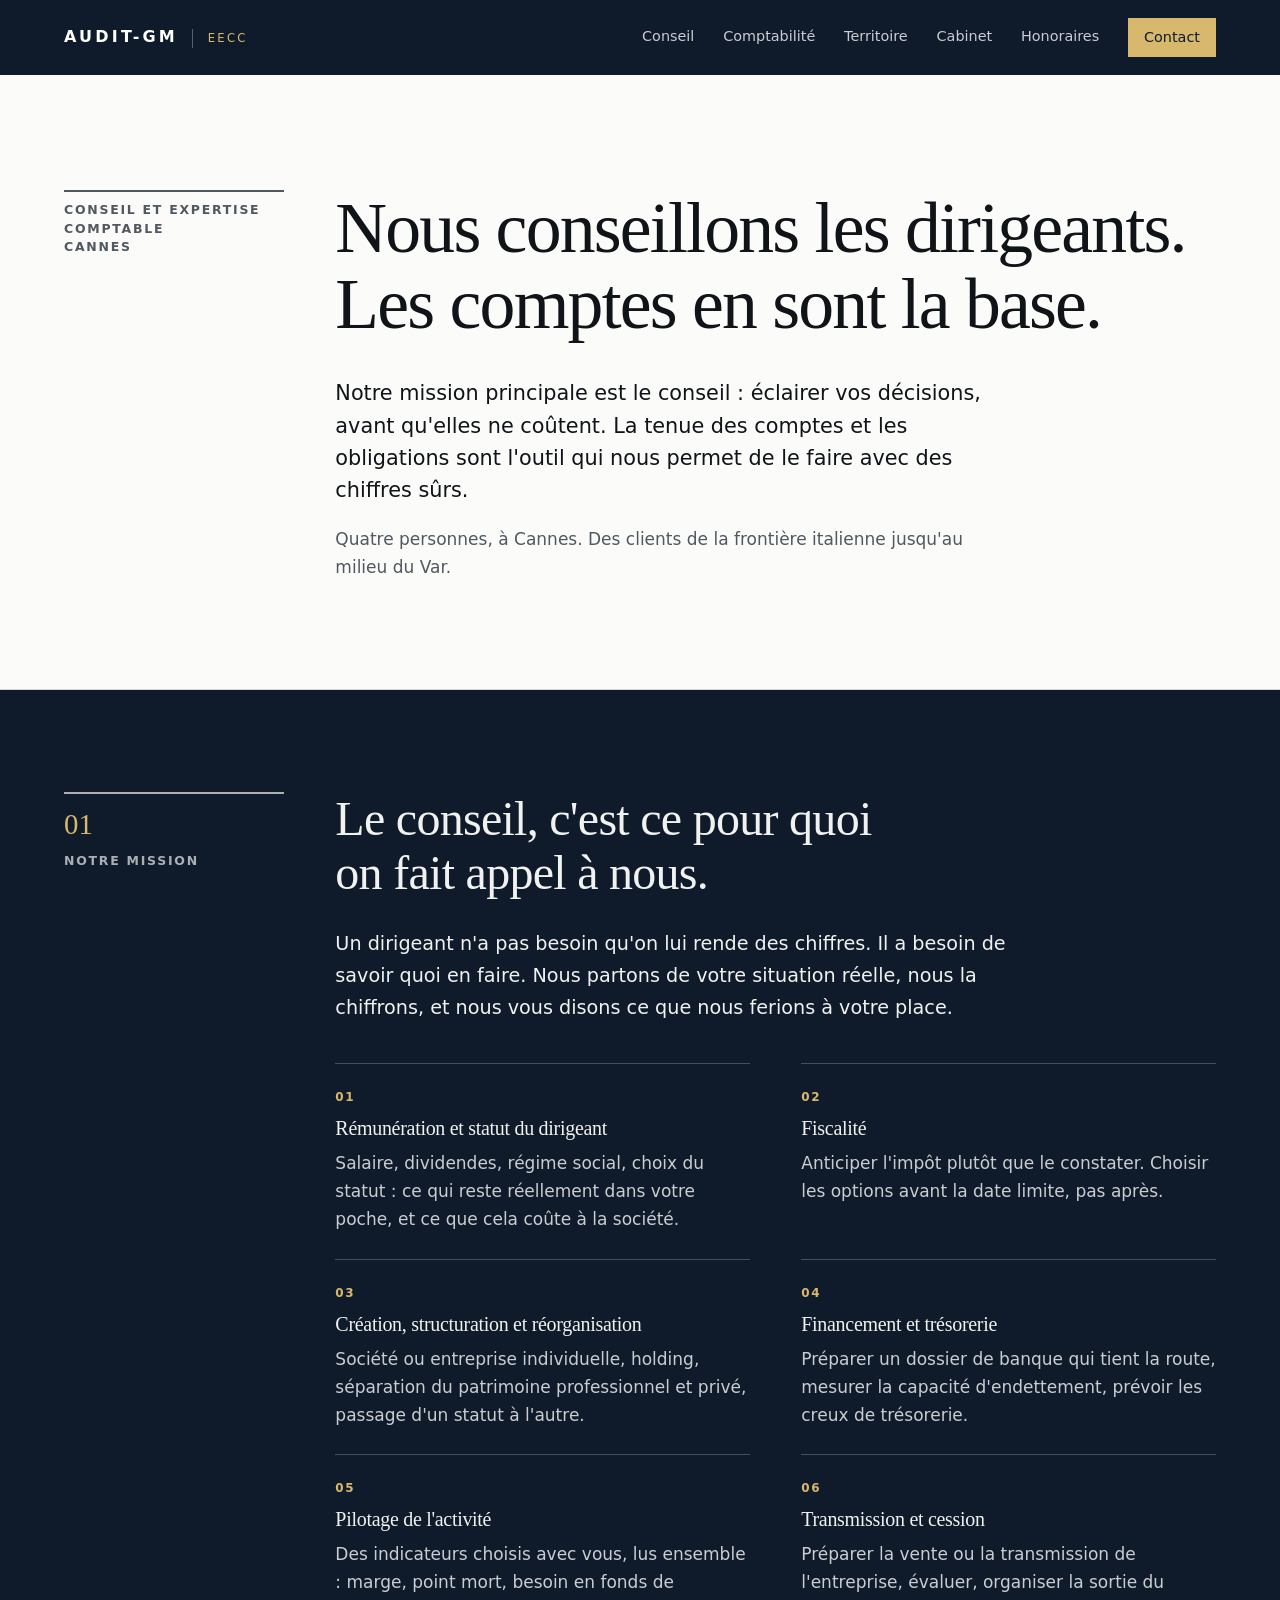
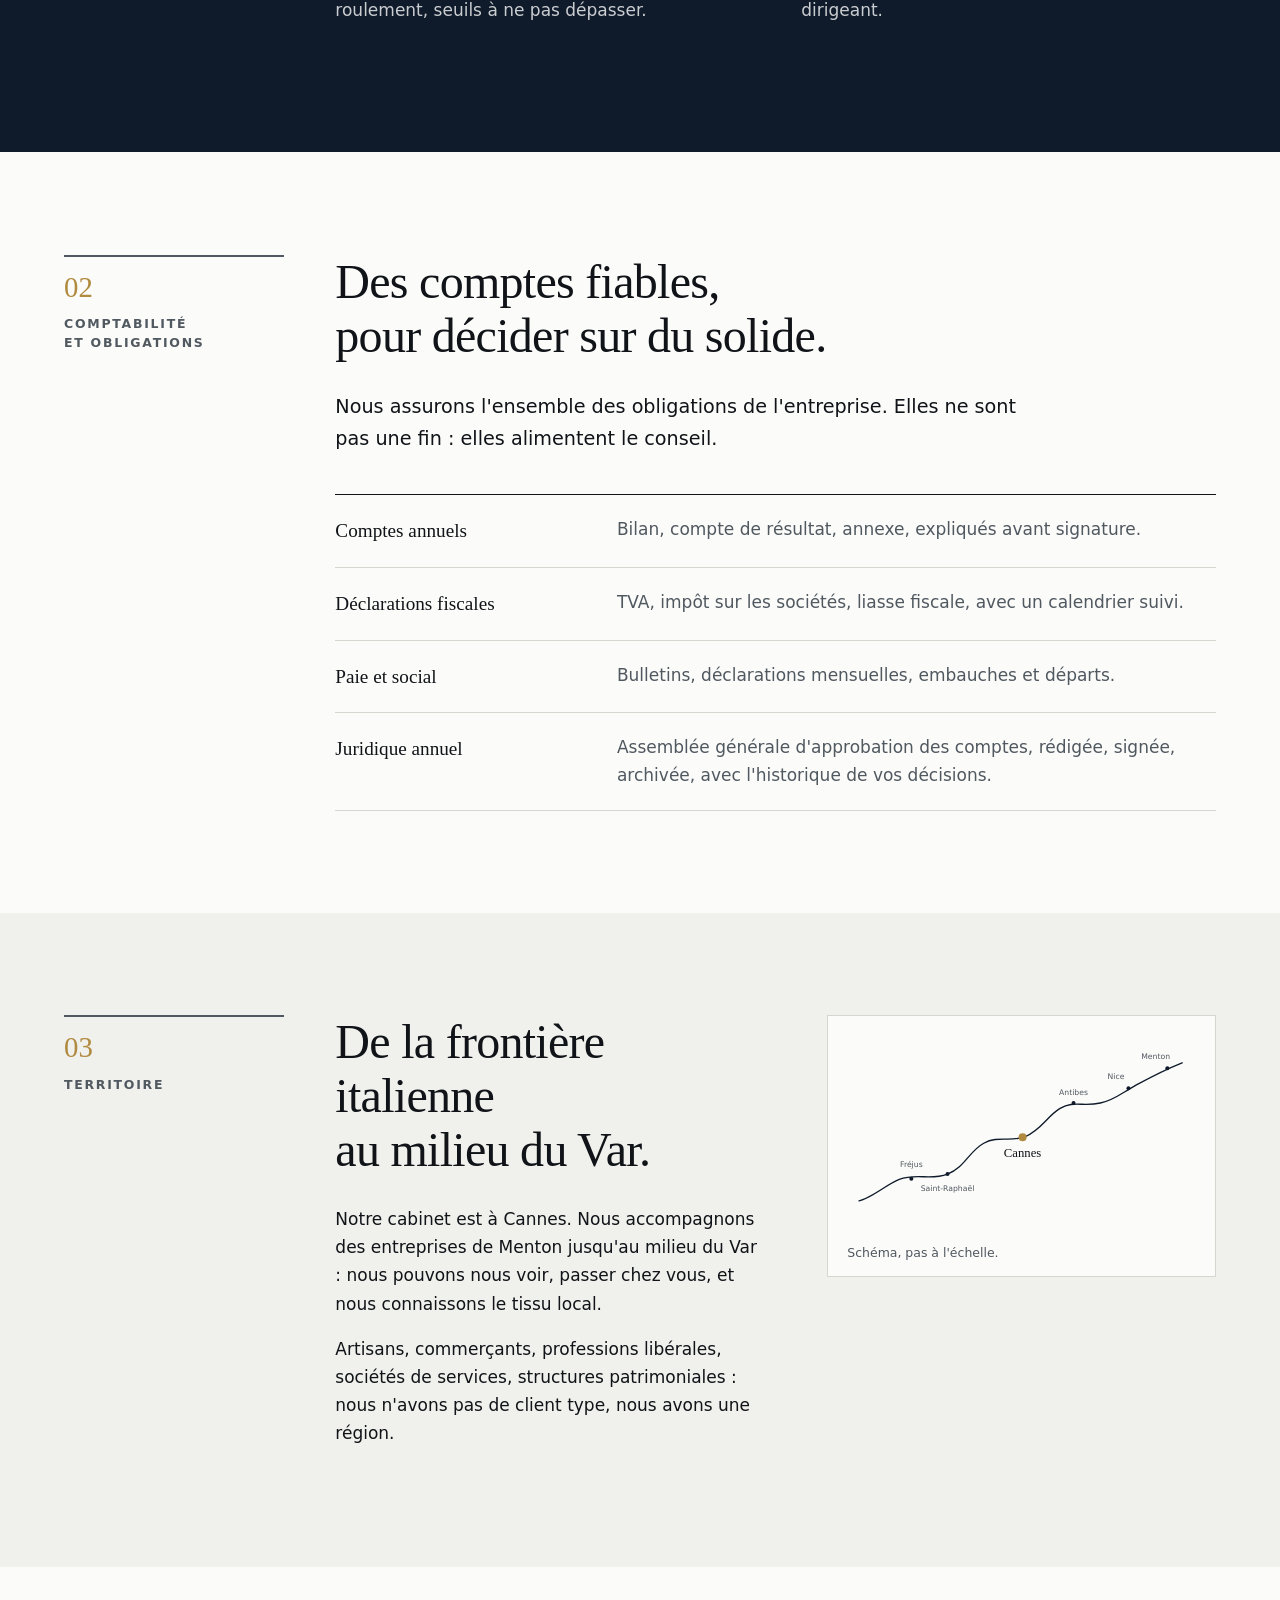
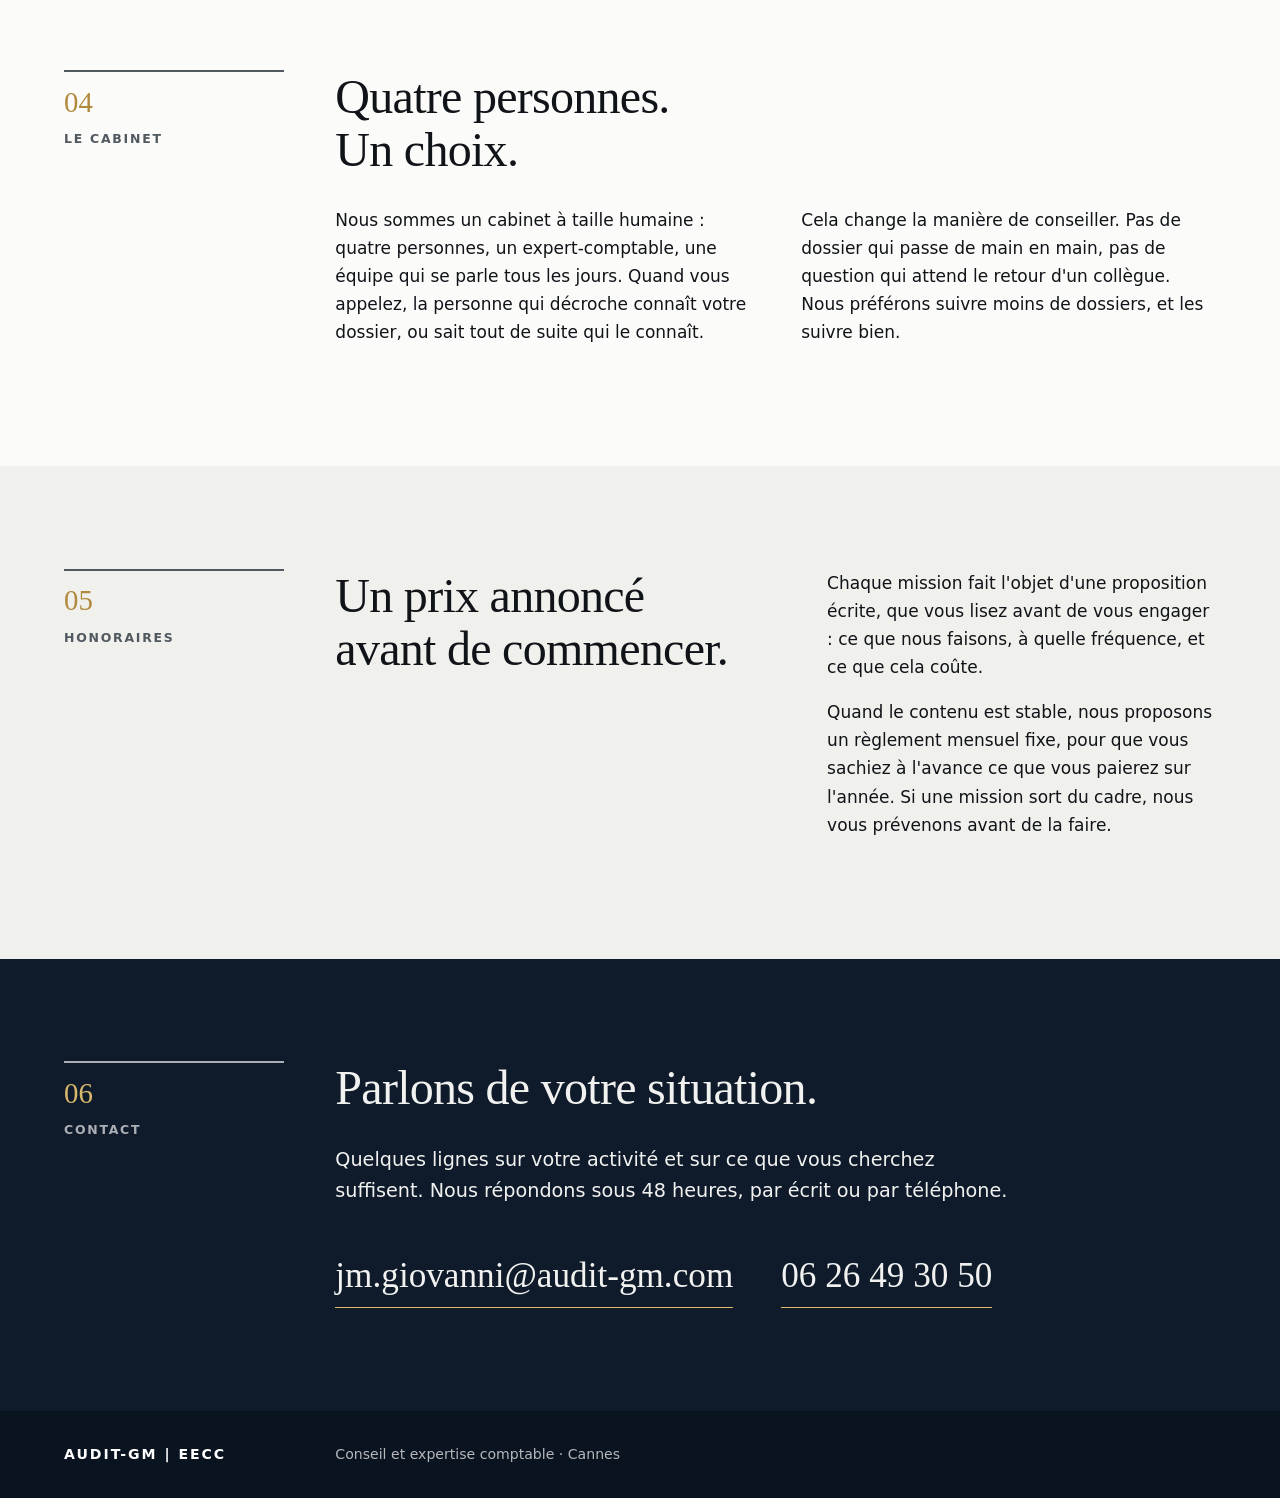
==== index.html @ fe89b444 "Refonte du site : conseil en premier, nouvelle mise en page" ====
<!doctype html>
<html lang="fr">
<head>
<meta charset="utf-8">
<meta name="viewport" content="width=device-width, initial-scale=1">
<title>AUDIT-GM | EECC — Conseil et expertise comptable à Cannes</title>
<meta name="description" content="Cabinet de conseil et d'expertise comptable à Cannes. Quatre personnes, au service des dirigeants de la frontière italienne au milieu du Var.">
<link rel="stylesheet" href="style.css">
</head>
<body>

<header class="bandeau">
  <a class="marque" href="#haut" aria-label="AUDIT-GM, retour en haut">AUDIT-GM<span>EECC</span></a>
  <nav aria-label="Navigation principale">
    <a href="#conseil">Conseil</a>
    <a href="#obligations">Comptabilité</a>
    <a href="#territoire">Territoire</a>
    <a href="#cabinet">Cabinet</a>
    <a href="#honoraires">Honoraires</a>
    <a class="contact-nav" href="#contact">Contact</a>
  </nav>
</header>

<main id="haut">

<section class="ouverture">
  <div class="grille">
    <p class="etiquette">Conseil et expertise comptable<br>Cannes</p>
    <div class="ouverture-corps">
      <h1>Nous conseillons les dirigeants.<br>Les comptes en sont la base.</h1>
      <p class="chapeau">Notre mission principale est le conseil : éclairer vos décisions, avant qu'elles ne coûtent. La tenue des comptes et les obligations sont l'outil qui nous permet de le faire avec des chiffres sûrs.</p>
      <p class="chapeau-2">Quatre personnes, à Cannes. Des clients de la frontière italienne jusqu'au milieu du Var.</p>
    </div>
  </div>
</section>

<section class="bloc fond-sombre" id="conseil">
  <div class="grille">
    <div class="etiquette"><span class="num">01</span>Notre mission</div>
    <div class="corps">
      <h2>Le conseil, c'est ce pour quoi<br>on fait appel à nous.</h2>
      <p class="intro">Un dirigeant n'a pas besoin qu'on lui rende des chiffres. Il a besoin de savoir quoi en faire. Nous partons de votre situation réelle, nous la chiffrons, et nous vous disons ce que nous ferions à votre place.</p>

      <ol class="liste-conseil">
        <li><h3>Rémunération et statut du dirigeant</h3><p>Salaire, dividendes, régime social, choix du statut : ce qui reste réellement dans votre poche, et ce que cela coûte à la société.</p></li>
        <li><h3>Fiscalité</h3><p>Anticiper l'impôt plutôt que le constater. Choisir les options avant la date limite, pas après.</p></li>
        <li><h3>Création, structuration et réorganisation</h3><p>Société ou entreprise individuelle, holding, séparation du patrimoine professionnel et privé, passage d'un statut à l'autre.</p></li>
        <li><h3>Financement et trésorerie</h3><p>Préparer un dossier de banque qui tient la route, mesurer la capacité d'endettement, prévoir les creux de trésorerie.</p></li>
        <li><h3>Pilotage de l'activité</h3><p>Des indicateurs choisis avec vous, lus ensemble : marge, point mort, besoin en fonds de roulement, seuils à ne pas dépasser.</p></li>
        <li><h3>Transmission et cession</h3><p>Préparer la vente ou la transmission de l'entreprise, évaluer, organiser la sortie du dirigeant.</p></li>
      </ol>
    </div>
  </div>
</section>

<section class="bloc" id="obligations">
  <div class="grille">
    <div class="etiquette"><span class="num">02</span>Comptabilité<br>et obligations</div>
    <div class="corps">
      <h2>Des comptes fiables,<br>pour décider sur du solide.</h2>
      <p class="intro">Nous assurons l'ensemble des obligations de l'entreprise. Elles ne sont pas une fin : elles alimentent le conseil.</p>
      <dl class="definitions">
        <div><dt>Comptes annuels</dt><dd>Bilan, compte de résultat, annexe, expliqués avant signature.</dd></div>
        <div><dt>Déclarations fiscales</dt><dd>TVA, impôt sur les sociétés, liasse fiscale, avec un calendrier suivi.</dd></div>
        <div><dt>Paie et social</dt><dd>Bulletins, déclarations mensuelles, embauches et départs.</dd></div>
        <div><dt>Juridique annuel</dt><dd>Assemblée générale d'approbation des comptes, rédigée, signée, archivée, avec l'historique de vos décisions.</dd></div>
      </dl>
    </div>
  </div>
</section>

<section class="bloc fond-gris" id="territoire">
  <div class="grille">
    <div class="etiquette"><span class="num">03</span>Territoire</div>
    <div class="corps deux">
      <div>
        <h2>De la frontière italienne<br>au milieu du Var.</h2>
        <p>Notre cabinet est à Cannes. Nous accompagnons des entreprises de Menton jusqu'au milieu du Var : nous pouvons nous voir, passer chez vous, et nous connaissons le tissu local.</p>
        <p>Artisans, commerçants, professions libérales, sociétés de services, structures patrimoniales : nous n'avons pas de client type, nous avons une région.</p>
      </div>
      <figure class="cote-figure">
        <svg viewBox="0 0 520 300" role="img" aria-labelledby="titre-carte desc-carte">
          <title id="titre-carte">Le littoral entre Menton et le milieu du Var</title>
          <desc id="desc-carte">Schéma du littoral avec Menton à l'est, puis Nice, Antibes, Cannes, Saint-Raphaël et Fréjus à l'ouest. Cannes est marquée.</desc>
          <path class="trait" d="M500 40 C 470 52, 452 62, 430 74 C 410 85, 398 96, 378 100 C 352 106, 338 96, 318 108 C 298 120, 290 140, 266 150 C 244 159, 226 148, 204 160 C 182 172, 176 196, 150 206 C 124 216, 104 204, 78 214 C 58 222, 40 240, 18 246"/>
          <g class="villes">
            <circle cx="478" cy="48" r="3"/><text x="482" y="34" text-anchor="end">Menton</text>
            <circle cx="420" cy="78" r="3"/><text x="414" y="64" text-anchor="end">Nice</text>
            <circle cx="338" cy="100" r="3"/><text x="338" y="88" text-anchor="middle">Antibes</text>
            <circle cx="262" cy="151" r="6" class="cannes"/><text x="262" y="180" text-anchor="middle" class="cannes-nom">Cannes</text>
            <circle cx="150" cy="206" r="3"/><text x="150" y="231" text-anchor="middle">Saint-Raphaël</text>
            <circle cx="96" cy="213" r="3"/><text x="96" y="196" text-anchor="middle">Fréjus</text>
          </g>
        </svg>
        <figcaption>Schéma, pas à l'échelle.</figcaption>
      </figure>
    </div>
  </div>
</section>

<section class="bloc" id="cabinet">
  <div class="grille">
    <div class="etiquette"><span class="num">04</span>Le cabinet</div>
    <div class="corps">
      <h2>Quatre personnes.<br>Un choix.</h2>
      <div class="deux-colonnes-texte">
        <p>Nous sommes un cabinet à taille humaine : quatre personnes, un expert-comptable, une équipe qui se parle tous les jours. Quand vous appelez, la personne qui décroche connaît votre dossier, ou sait tout de suite qui le connaît.</p>
        <p>Cela change la manière de conseiller. Pas de dossier qui passe de main en main, pas de question qui attend le retour d'un collègue. Nous préférons suivre moins de dossiers, et les suivre bien.</p>
      </div>
    </div>
  </div>
</section>

<section class="bloc fond-gris" id="honoraires">
  <div class="grille">
    <div class="etiquette"><span class="num">05</span>Honoraires</div>
    <div class="corps deux">
      <div>
        <h2>Un prix annoncé<br>avant de commencer.</h2>
      </div>
      <div>
        <p>Chaque mission fait l'objet d'une proposition écrite, que vous lisez avant de vous engager : ce que nous faisons, à quelle fréquence, et ce que cela coûte.</p>
        <p>Quand le contenu est stable, nous proposons un règlement mensuel fixe, pour que vous sachiez à l'avance ce que vous paierez sur l'année. Si une mission sort du cadre, nous vous prévenons avant de la faire.</p>
      </div>
    </div>
  </div>
</section>

<section class="bloc fond-sombre" id="contact">
  <div class="grille">
    <div class="etiquette"><span class="num">06</span>Contact</div>
    <div class="corps">
      <h2>Parlons de votre situation.</h2>
      <p class="intro">Quelques lignes sur votre activité et sur ce que vous cherchez suffisent. Nous répondons sous 48 heures, par écrit ou par téléphone.</p>
      <div class="contact-liens">
        <a href="mailto:jm.giovanni@audit-gm.com">jm.giovanni@audit-gm.com</a>
        <a href="tel:+33626493050">06 26 49 30 50</a>
      </div>
    </div>
  </div>
</section>

</main>

<footer class="pied">
  <div class="grille">
    <p><strong>AUDIT-GM | EECC</strong></p>
    <p>Conseil et expertise comptable · Cannes</p>
  </div>
</footer>

</body>
</html>
---- style.css ----
@import url('fonts-local.css');

:root{
  --blanc:#fbfbf9;
  --gris:#f0f0ec;
  --encre:#101418;
  --encre-douce:#505860;
  --nuit:#0f1b2b;
  --laiton:#b08a3e;
  --laiton-clair:#d8b86c;
  --filet:#d5d6d0;
  --serif:'Newsreader', Georgia, 'Times New Roman', serif;
  --sans:'Instrument Sans', system-ui, -apple-system, 'Segoe UI', sans-serif;
  --marge:clamp(1.25rem, 5vw, 4.5rem);
}
*{box-sizing:border-box}
html{scroll-behavior:smooth;-webkit-text-size-adjust:100%}
body{margin:0;background:var(--blanc);color:var(--encre);font-family:var(--sans);font-size:1.0625rem;line-height:1.65}
a{color:inherit}
p{margin:0 0 1.1rem;max-width:60ch}
:focus-visible{outline:2px solid var(--laiton);outline-offset:3px}
@media (prefers-reduced-motion:reduce){html{scroll-behavior:auto}}

/* bandeau */
.bandeau{display:flex;justify-content:space-between;align-items:center;gap:2rem;padding:1.1rem var(--marge);background:var(--nuit);color:#fff;position:sticky;top:0;z-index:5}
.marque{text-decoration:none;font-family:var(--sans);font-weight:600;letter-spacing:.2em;font-size:1rem;display:flex;align-items:baseline;gap:.9rem}
.marque span{font-weight:400;letter-spacing:.2em;font-size:.72rem;color:var(--laiton-clair);border-left:1px solid rgba(255,255,255,.3);padding-left:.9rem}
.bandeau nav{display:flex;gap:1.8rem;align-items:center;font-size:.9rem}
.bandeau nav a{text-decoration:none;color:rgba(255,255,255,.78);padding:.2rem 0;border-bottom:1px solid transparent}
.bandeau nav a:hover{color:#fff;border-bottom-color:var(--laiton-clair)}
.bandeau nav .contact-nav{color:var(--nuit);background:var(--laiton-clair);padding:.5rem 1rem;border-bottom:none}
.bandeau nav .contact-nav:hover{background:#fff;color:var(--nuit)}

/* grille de rapport : colonne d'étiquette + corps */
.grille{display:grid;grid-template-columns:minmax(9rem,1fr) minmax(0,4fr);gap:clamp(1.5rem,4vw,4rem);max-width:84rem;margin:0 auto}
.etiquette{font-size:.78rem;letter-spacing:.14em;text-transform:uppercase;font-weight:600;color:var(--encre-douce);line-height:1.5;padding-top:.55rem;border-top:2px solid currentColor;align-self:start}
.num{display:block;font-family:var(--serif);font-size:1.8rem;letter-spacing:0;font-weight:400;margin-bottom:.4rem;color:var(--laiton)}
.fond-sombre{background:var(--nuit);color:#f1f2f0}
.fond-sombre .etiquette{color:rgba(255,255,255,.65)}
.fond-sombre .num{color:var(--laiton-clair)}
.fond-gris{background:var(--gris)}
.bloc{padding:clamp(3.5rem,8vw,7rem) var(--marge)}

h1,h2,h3{font-family:var(--serif);font-weight:500;margin:0;letter-spacing:-.015em}
h2{font-size:clamp(1.9rem,3.8vw,3rem);line-height:1.12;margin-bottom:1.8rem}
h3{font-size:1.25rem;line-height:1.25;margin-bottom:.5rem}
.intro{font-size:1.2rem;max-width:56ch;margin-bottom:2.5rem}

/* ouverture */
.ouverture{padding:clamp(3.5rem,9vw,8rem) var(--marge) clamp(3rem,7vw,6rem);border-bottom:1px solid var(--filet)}
h1{font-size:clamp(2.2rem,5.6vw,4.6rem);line-height:1.06;font-weight:500;margin-bottom:2.2rem;letter-spacing:-.025em}
.chapeau{font-size:1.3rem;line-height:1.55;max-width:50ch;margin-bottom:1.2rem}
.chapeau-2{color:var(--encre-douce)}

/* liste du conseil */
.liste-conseil{list-style:none;margin:0;padding:0;counter-reset:c;display:grid;grid-template-columns:repeat(2,minmax(0,1fr));gap:0 clamp(1.5rem,4vw,4rem)}
.liste-conseil li{counter-increment:c;padding:1.5rem 0 1.6rem;border-top:1px solid rgba(255,255,255,.22);position:relative}
.liste-conseil li::before{content:counter(c,decimal-leading-zero);font-size:.75rem;letter-spacing:.14em;color:var(--laiton-clair);font-weight:600;display:block;margin-bottom:.5rem}
.liste-conseil p{color:rgba(255,255,255,.78);margin:0}

/* définitions */
.definitions{margin:0;border-top:1px solid var(--encre)}
.definitions>div{display:grid;grid-template-columns:minmax(10rem,1fr) minmax(0,2.4fr);gap:2rem;padding:1.25rem 0;border-bottom:1px solid var(--filet)}
.definitions dt{font-family:var(--serif);font-size:1.2rem;font-weight:500}
.definitions dd{margin:0;color:var(--encre-douce)}

/* deux colonnes */
.corps.deux{display:grid;grid-template-columns:minmax(0,1.1fr) minmax(0,1fr);gap:clamp(1.5rem,5vw,5rem);align-items:start}
.deux-colonnes-texte{display:grid;grid-template-columns:1fr 1fr;gap:clamp(1.5rem,4vw,4rem)}
.deux-colonnes-texte p{max-width:none}

/* carte */
.cote-figure{margin:0;background:var(--blanc);border:1px solid var(--filet);padding:1.2rem 1.2rem .8rem}
.cote-figure svg{width:100%;height:auto;display:block}
.trait{fill:none;stroke:var(--nuit);stroke-width:2;stroke-linecap:round}
.villes circle{fill:var(--nuit)}
.villes text{font-family:var(--sans);font-size:11.5px;fill:var(--encre-douce)}
.villes .cannes{fill:var(--laiton)}
.villes .cannes-nom{font-family:var(--serif);font-size:19px;fill:var(--encre);font-weight:500}
.cote-figure figcaption{font-size:.78rem;color:var(--encre-douce);margin-top:.4rem}

/* contact */
.contact-liens{display:flex;flex-wrap:wrap;gap:1rem 3rem;font-family:var(--serif)}
.contact-liens a{font-size:clamp(1.4rem,3vw,2.2rem);text-decoration:none;border-bottom:1px solid var(--laiton-clair);padding-bottom:.15rem}
.contact-liens a:hover{color:var(--laiton-clair)}

/* pied */
.pied{padding:2rem var(--marge);background:#0a1320;color:rgba(255,255,255,.7);font-size:.88rem}
.pied p{margin:0;max-width:none}
.pied strong{color:#fff;letter-spacing:.14em}

@media (max-width:900px){
  .bandeau{flex-direction:column;align-items:flex-start;gap:.8rem}
  .bandeau nav{gap:1rem;flex-wrap:wrap;font-size:.85rem}
  .grille{grid-template-columns:1fr;gap:1.2rem}
  .liste-conseil,.deux-colonnes-texte,.corps.deux{grid-template-columns:1fr}
  .definitions>div{grid-template-columns:1fr;gap:.3rem}
}
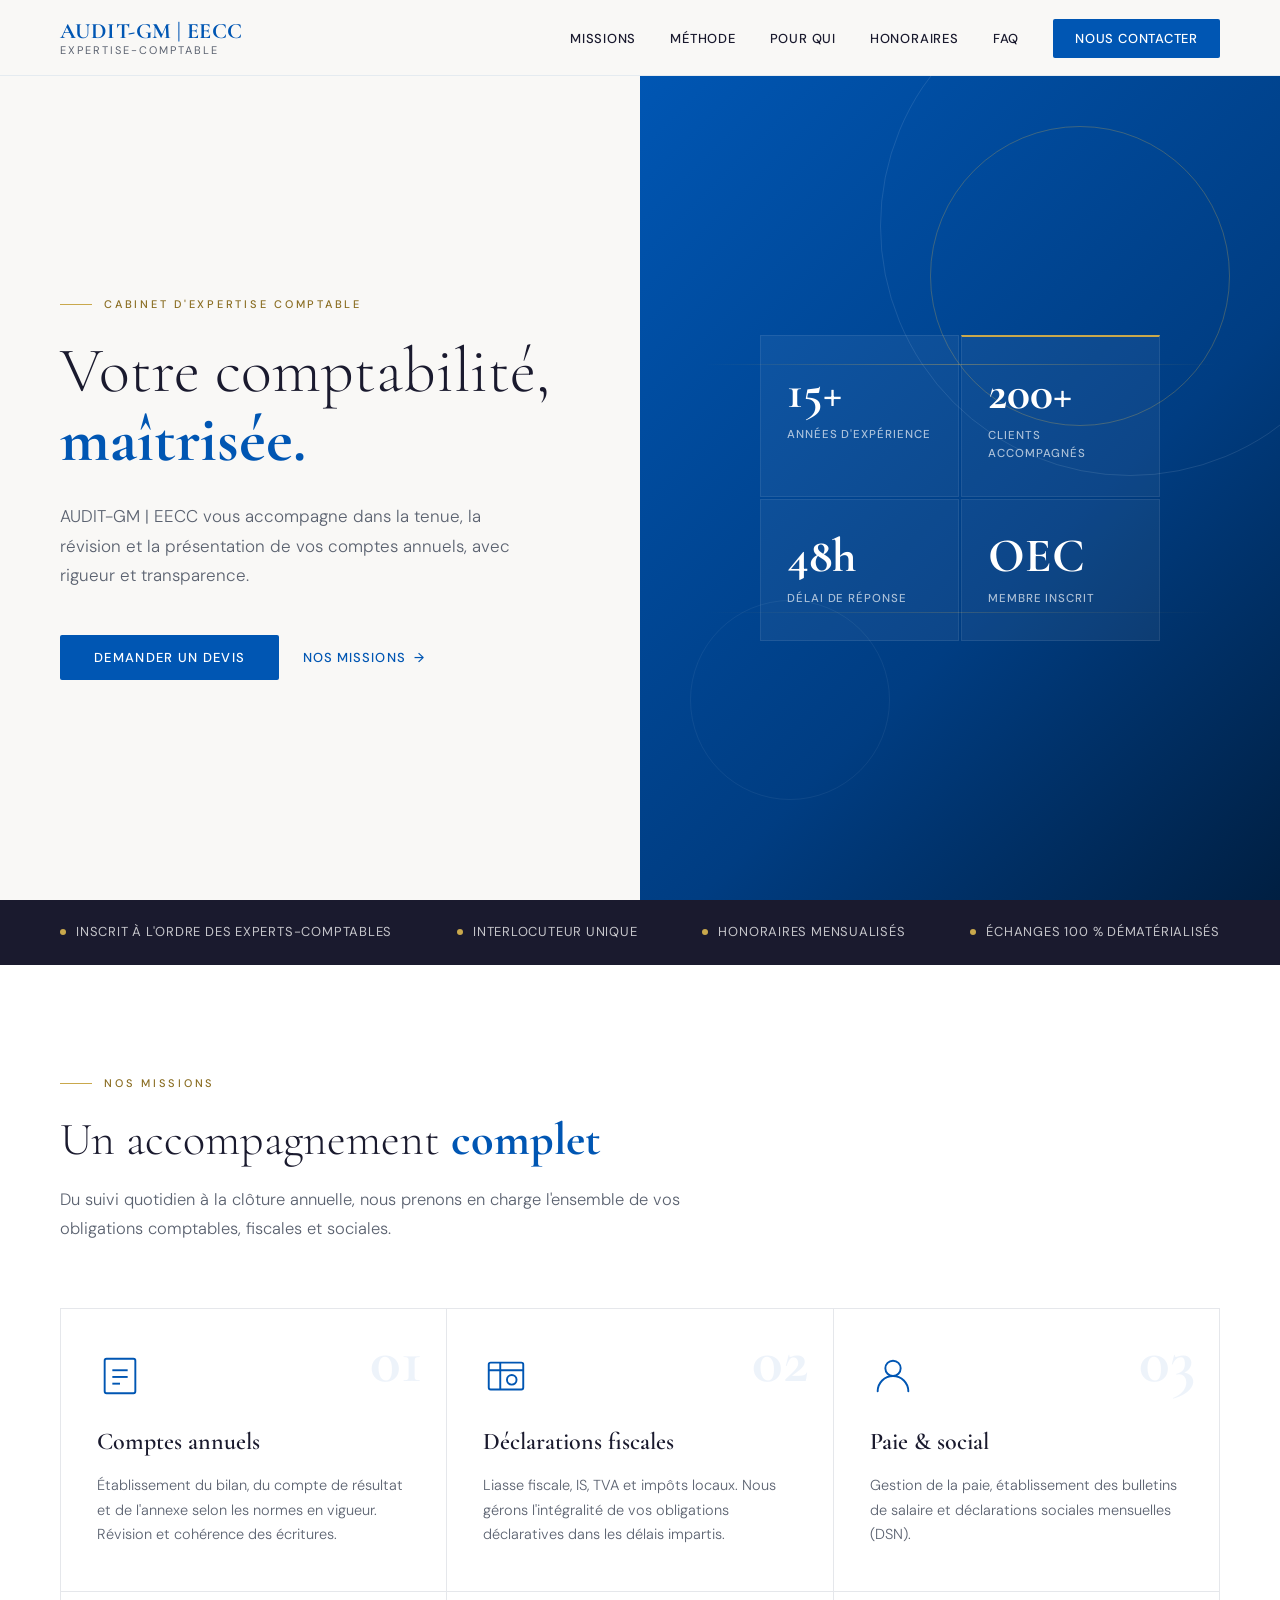
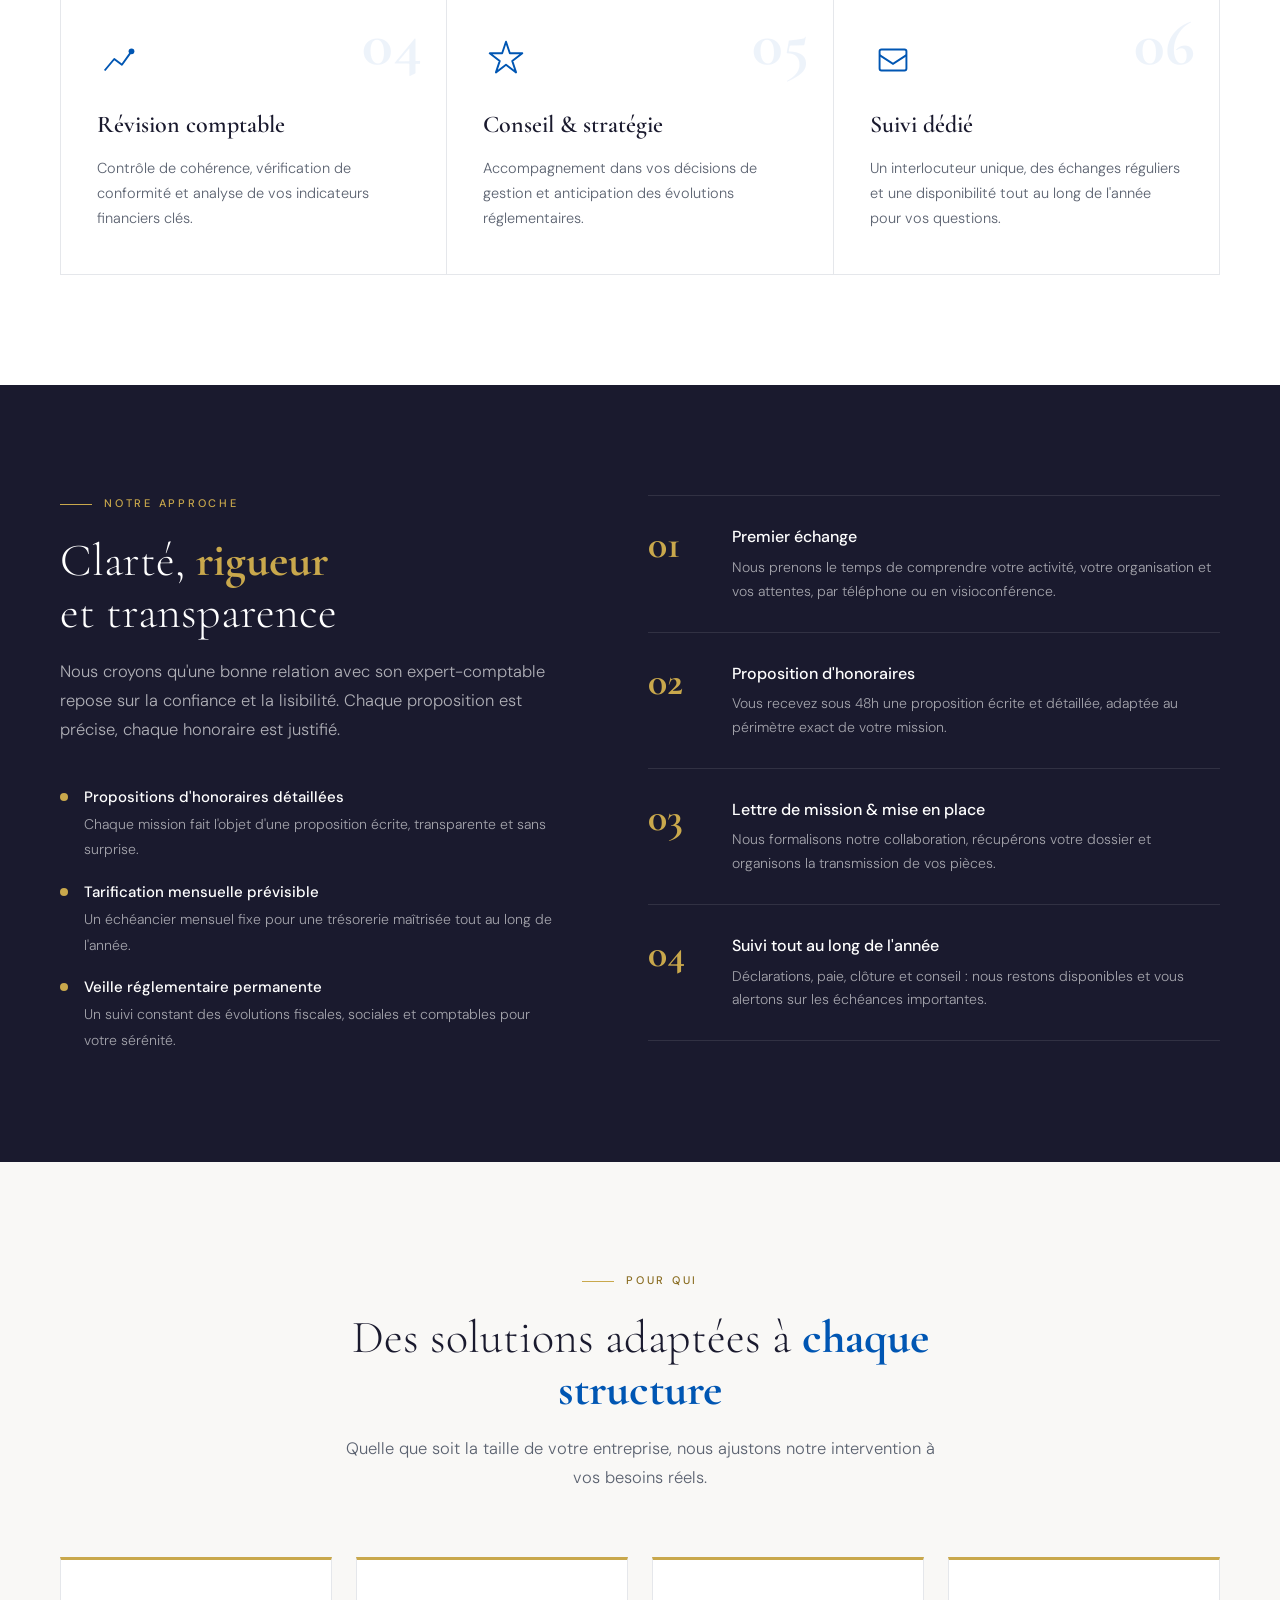
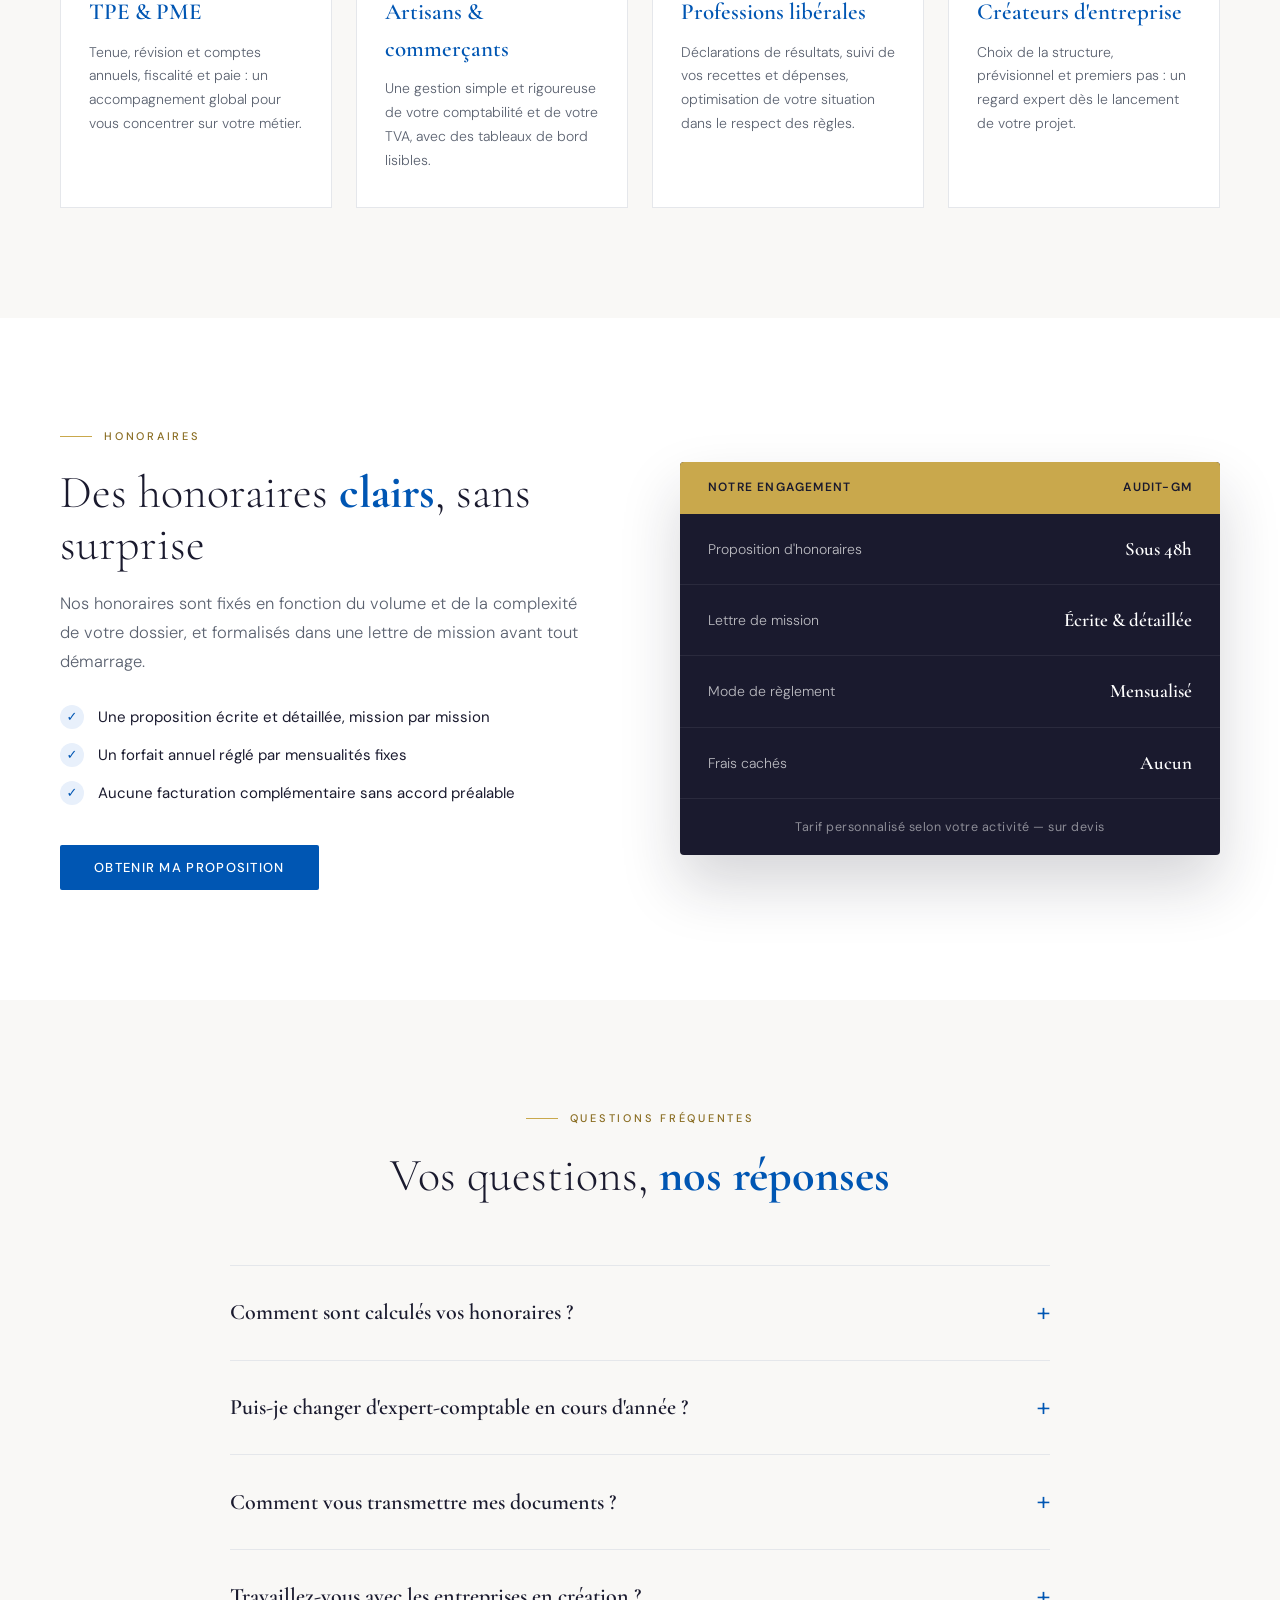
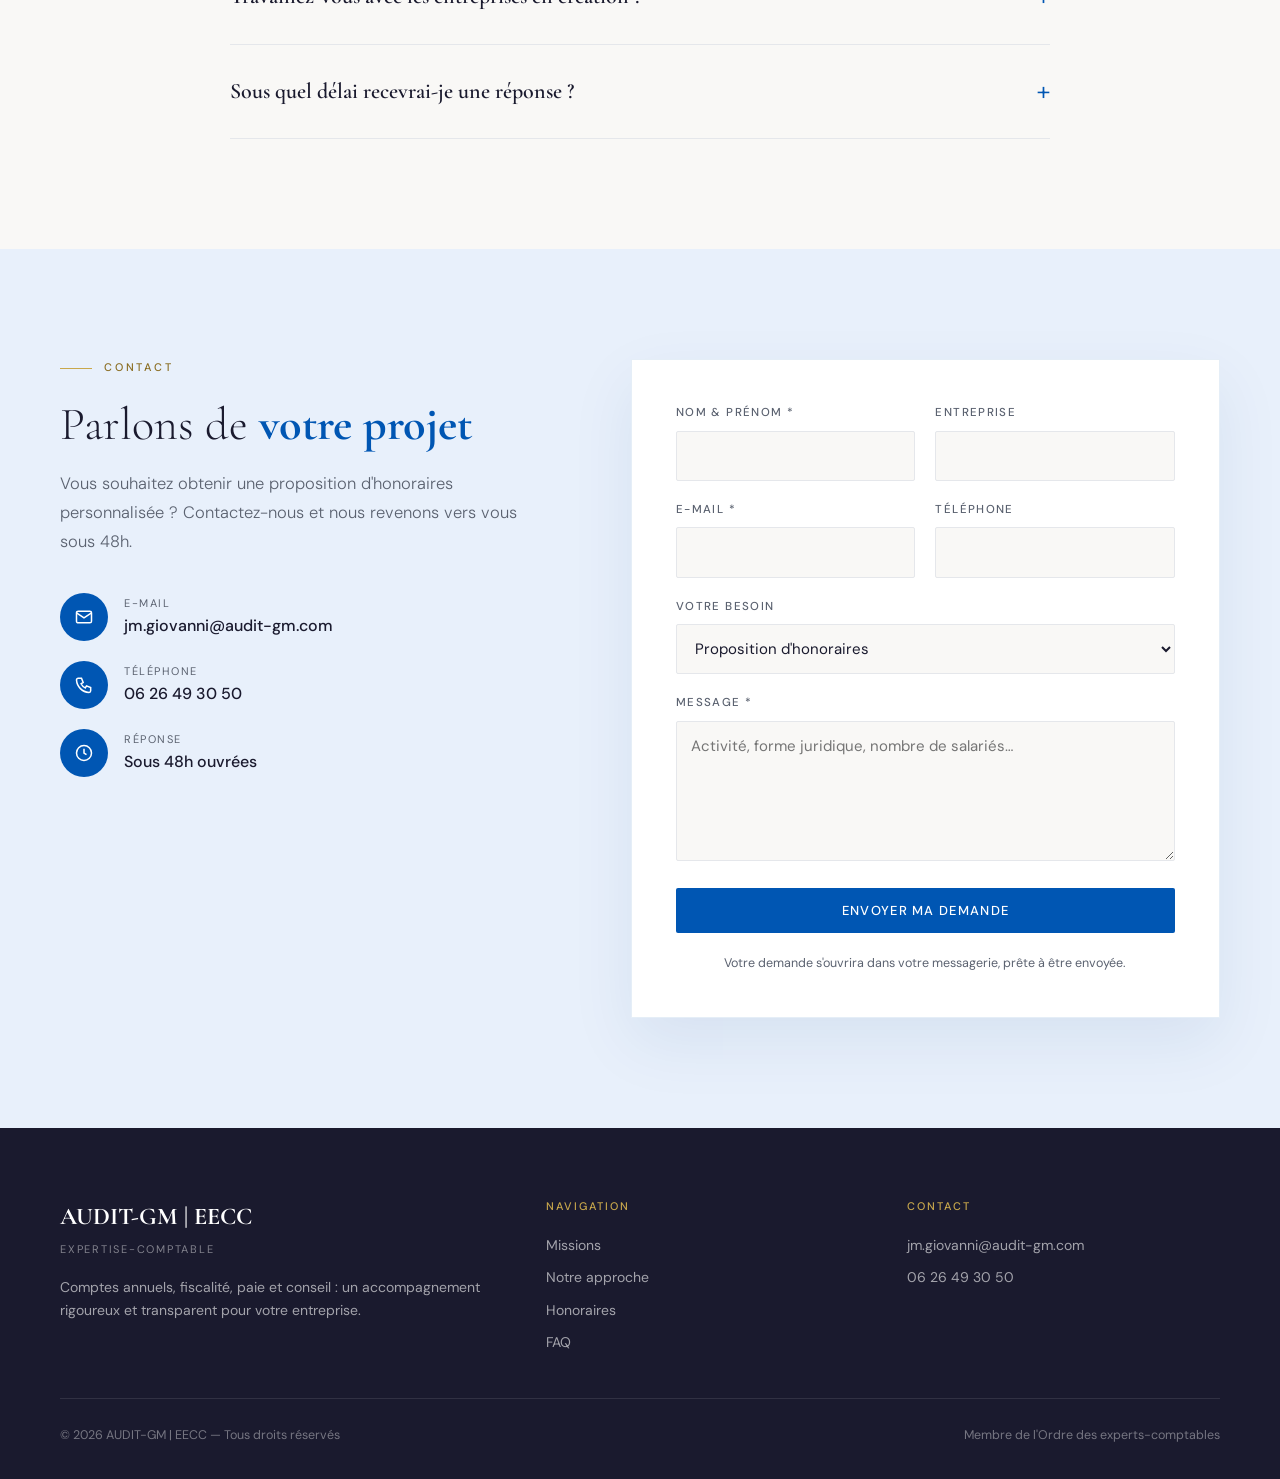
==== commit c47998fb: "Refonte complète du site vitrine - Corrige index.html tronqué (footer incomplet, balises non fermées" ====
--- a/index.html
+++ b/index.html
@@ -1,153 +1,447 @@
-<!doctype html>
+<!DOCTYPE html>
 <html lang="fr">
 <head>
-<meta charset="utf-8">
-<meta name="viewport" content="width=device-width, initial-scale=1">
-<title>AUDIT-GM | EECC — Conseil et expertise comptable à Cannes</title>
-<meta name="description" content="Cabinet de conseil et d'expertise comptable à Cannes. Quatre personnes, au service des dirigeants de la frontière italienne au milieu du Var.">
-<link rel="stylesheet" href="style.css">
+  <meta charset="UTF-8" />
+  <meta name="viewport" content="width=device-width, initial-scale=1.0" />
+  <title>AUDIT-GM | EECC — Cabinet d'expertise comptable</title>
+  <meta name="description" content="AUDIT-GM | EECC, cabinet d'expertise comptable : comptes annuels, déclarations fiscales, paie, révision et conseil. Honoraires transparents et mensualisés, réponse sous 48h." />
+  <link rel="canonical" href="https://www.audit-gm.com/" />
+  <meta name="theme-color" content="#0056b3" />
+
+  <meta property="og:type" content="website" />
+  <meta property="og:locale" content="fr_FR" />
+  <meta property="og:site_name" content="AUDIT-GM | EECC" />
+  <meta property="og:title" content="AUDIT-GM | EECC — Votre comptabilité, maîtrisée." />
+  <meta property="og:description" content="Comptes annuels, fiscalité, paie et conseil. Un expert-comptable dédié, des honoraires clairs et une réponse sous 48h." />
+  <meta property="og:url" content="https://www.audit-gm.com/" />
+
+  <link rel="icon" href="favicon.svg" type="image/svg+xml" />
+  <link rel="preconnect" href="https://fonts.googleapis.com" />
+  <link rel="preconnect" href="https://fonts.gstatic.com" crossorigin />
+  <link href="https://fonts.googleapis.com/css2?family=Cormorant+Garamond:wght@300;400;600;700&family=DM+Sans:wght@300;400;500;600&display=swap" rel="stylesheet" />
+  <link rel="stylesheet" href="assets/style.css" />
+
+  <script type="application/ld+json">
+  {
+    "@context": "https://schema.org",
+    "@type": "AccountingService",
+    "name": "AUDIT-GM | EECC",
+    "url": "https://www.audit-gm.com/",
+    "email": "jm.giovanni@audit-gm.com",
+    "telephone": "+33626493050",
+    "description": "Cabinet d'expertise comptable : comptes annuels, déclarations fiscales, paie et social, révision comptable, conseil.",
+    "areaServed": "FR"
+  }
+  </script>
+  <script>document.documentElement.classList.add('js');</script>
 </head>
 <body>
 
-<header class="bandeau">
-  <a class="marque" href="#haut" aria-label="AUDIT-GM, retour en haut">AUDIT-GM<span>EECC</span></a>
+<a class="skip-link" href="#main">Aller au contenu</a>
+
+<!-- ═══ NAVIGATION ═══ -->
+<header class="nav" id="nav">
+  <a href="#top" class="nav-logo" aria-label="AUDIT-GM, retour en haut de page">
+    AUDIT-GM | EECC
+    <span>Expertise-Comptable</span>
+  </a>
+  <button class="nav-toggle" id="nav-toggle" aria-label="Ouvrir le menu" aria-expanded="false" aria-controls="nav-links"><span></span></button>
   <nav aria-label="Navigation principale">
-    <a href="#conseil">Conseil</a>
-    <a href="#obligations">Comptabilité</a>
-    <a href="#territoire">Territoire</a>
-    <a href="#cabinet">Cabinet</a>
-    <a href="#honoraires">Honoraires</a>
-    <a class="contact-nav" href="#contact">Contact</a>
+    <ul class="nav-links" id="nav-links">
+      <li><a href="#missions">Missions</a></li>
+      <li><a href="#methode">Méthode</a></li>
+      <li><a href="#pour-qui">Pour qui</a></li>
+      <li><a href="#honoraires">Honoraires</a></li>
+      <li><a href="#faq">FAQ</a></li>
+      <li><a href="#contact" class="nav-cta">Nous contacter</a></li>
+    </ul>
   </nav>
 </header>
 
-<main id="haut">
-
-<section class="ouverture">
-  <div class="grille">
-    <p class="etiquette">Conseil et expertise comptable<br>Cannes</p>
-    <div class="ouverture-corps">
-      <h1>Nous conseillons les dirigeants.<br>Les comptes en sont la base.</h1>
-      <p class="chapeau">Notre mission principale est le conseil : éclairer vos décisions, avant qu'elles ne coûtent. La tenue des comptes et les obligations sont l'outil qui nous permet de le faire avec des chiffres sûrs.</p>
-      <p class="chapeau-2">Quatre personnes, à Cannes. Des clients de la frontière italienne jusqu'au milieu du Var.</p>
-    </div>
-  </div>
-</section>
-
-<section class="bloc fond-sombre" id="conseil">
-  <div class="grille">
-    <div class="etiquette"><span class="num">01</span>Notre mission</div>
-    <div class="corps">
-      <h2>Le conseil, c'est ce pour quoi<br>on fait appel à nous.</h2>
-      <p class="intro">Un dirigeant n'a pas besoin qu'on lui rende des chiffres. Il a besoin de savoir quoi en faire. Nous partons de votre situation réelle, nous la chiffrons, et nous vous disons ce que nous ferions à votre place.</p>
-
-      <ol class="liste-conseil">
-        <li><h3>Rémunération et statut du dirigeant</h3><p>Salaire, dividendes, régime social, choix du statut : ce qui reste réellement dans votre poche, et ce que cela coûte à la société.</p></li>
-        <li><h3>Fiscalité</h3><p>Anticiper l'impôt plutôt que le constater. Choisir les options avant la date limite, pas après.</p></li>
-        <li><h3>Création, structuration et réorganisation</h3><p>Société ou entreprise individuelle, holding, séparation du patrimoine professionnel et privé, passage d'un statut à l'autre.</p></li>
-        <li><h3>Financement et trésorerie</h3><p>Préparer un dossier de banque qui tient la route, mesurer la capacité d'endettement, prévoir les creux de trésorerie.</p></li>
-        <li><h3>Pilotage de l'activité</h3><p>Des indicateurs choisis avec vous, lus ensemble : marge, point mort, besoin en fonds de roulement, seuils à ne pas dépasser.</p></li>
-        <li><h3>Transmission et cession</h3><p>Préparer la vente ou la transmission de l'entreprise, évaluer, organiser la sortie du dirigeant.</p></li>
-      </ol>
-    </div>
-  </div>
-</section>
-
-<section class="bloc" id="obligations">
-  <div class="grille">
-    <div class="etiquette"><span class="num">02</span>Comptabilité<br>et obligations</div>
-    <div class="corps">
-      <h2>Des comptes fiables,<br>pour décider sur du solide.</h2>
-      <p class="intro">Nous assurons l'ensemble des obligations de l'entreprise. Elles ne sont pas une fin : elles alimentent le conseil.</p>
-      <dl class="definitions">
-        <div><dt>Comptes annuels</dt><dd>Bilan, compte de résultat, annexe, expliqués avant signature.</dd></div>
-        <div><dt>Déclarations fiscales</dt><dd>TVA, impôt sur les sociétés, liasse fiscale, avec un calendrier suivi.</dd></div>
-        <div><dt>Paie et social</dt><dd>Bulletins, déclarations mensuelles, embauches et départs.</dd></div>
-        <div><dt>Juridique annuel</dt><dd>Assemblée générale d'approbation des comptes, rédigée, signée, archivée, avec l'historique de vos décisions.</dd></div>
-      </dl>
-    </div>
-  </div>
-</section>
-
-<section class="bloc fond-gris" id="territoire">
-  <div class="grille">
-    <div class="etiquette"><span class="num">03</span>Territoire</div>
-    <div class="corps deux">
+<main id="main">
+
+<!-- ═══ HERO ═══ -->
+<section class="hero" id="top">
+  <div class="hero-left">
+    <p class="eyebrow">Cabinet d'expertise comptable</p>
+    <h1 class="hero-title">
+      Votre comptabilité,
+      <strong>maîtrisée.</strong>
+    </h1>
+    <p class="hero-subtitle">
+      AUDIT-GM | EECC vous accompagne dans la tenue, la révision et la présentation de vos comptes annuels, avec rigueur et transparence.
+    </p>
+    <div class="hero-actions">
+      <a href="#contact" class="btn btn-primary">Demander un devis</a>
+      <a href="#missions" class="btn-link">Nos missions</a>
+    </div>
+  </div>
+  <div class="hero-right">
+    <div class="hero-visual">
+      <div class="hero-geo" aria-hidden="true">
+        <div class="geo-circle c1"></div>
+        <div class="geo-circle c2"></div>
+        <div class="geo-circle c3"></div>
+        <div class="geo-line l1"></div>
+        <div class="geo-line l2"></div>
+      </div>
+      <div class="hero-stats">
+        <div class="stat-card">
+          <div class="stat-number">15+</div>
+          <div class="stat-label">Années d'expérience</div>
+        </div>
+        <div class="stat-card">
+          <div class="stat-number">200+</div>
+          <div class="stat-label">Clients accompagnés</div>
+        </div>
+        <div class="stat-card">
+          <div class="stat-number">48h</div>
+          <div class="stat-label">Délai de réponse</div>
+        </div>
+        <div class="stat-card">
+          <div class="stat-number">OEC</div>
+          <div class="stat-label">Membre inscrit</div>
+        </div>
+      </div>
+    </div>
+  </div>
+</section>
+
+<!-- ═══ BANDE DE CONFIANCE ═══ -->
+<div class="trust">
+  <ul>
+    <li>Inscrit à l'Ordre des experts-comptables</li>
+    <li>Interlocuteur unique</li>
+    <li>Honoraires mensualisés</li>
+    <li>Échanges 100&nbsp;% dématérialisés</li>
+  </ul>
+</div>
+
+<!-- ═══ MISSIONS ═══ -->
+<section class="section section-white" id="missions">
+  <div class="container">
+    <div class="section-head reveal">
+      <p class="eyebrow">Nos missions</p>
+      <h2 class="section-title">Un accompagnement <strong>complet</strong></h2>
+      <p class="lead">
+        Du suivi quotidien à la clôture annuelle, nous prenons en charge l'ensemble de vos obligations comptables, fiscales et sociales.
+      </p>
+    </div>
+
+    <div class="services-grid reveal">
+      <article class="service-card">
+        <div class="service-number" aria-hidden="true">01</div>
+        <svg class="service-icon" viewBox="0 0 48 48" fill="none" aria-hidden="true">
+          <rect x="8" y="6" width="32" height="36" rx="2" stroke="currentColor" stroke-width="2"/>
+          <line x1="16" y1="18" x2="32" y2="18" stroke="currentColor" stroke-width="2"/>
+          <line x1="16" y1="25" x2="32" y2="25" stroke="currentColor" stroke-width="2"/>
+          <line x1="16" y1="32" x2="24" y2="32" stroke="currentColor" stroke-width="2"/>
+        </svg>
+        <h3 class="service-title">Comptes annuels</h3>
+        <p class="service-desc">Établissement du bilan, du compte de résultat et de l'annexe selon les normes en vigueur. Révision et cohérence des écritures.</p>
+      </article>
+      <article class="service-card">
+        <div class="service-number" aria-hidden="true">02</div>
+        <svg class="service-icon" viewBox="0 0 48 48" fill="none" aria-hidden="true">
+          <rect x="6" y="10" width="36" height="28" rx="2" stroke="currentColor" stroke-width="2"/>
+          <line x1="6" y1="18" x2="42" y2="18" stroke="currentColor" stroke-width="2"/>
+          <line x1="18" y1="10" x2="18" y2="38" stroke="currentColor" stroke-width="2"/>
+          <circle cx="30" cy="28" r="5" stroke="currentColor" stroke-width="2"/>
+        </svg>
+        <h3 class="service-title">Déclarations fiscales</h3>
+        <p class="service-desc">Liasse fiscale, IS, TVA et impôts locaux. Nous gérons l'intégralité de vos obligations déclaratives dans les délais impartis.</p>
+      </article>
+      <article class="service-card">
+        <div class="service-number" aria-hidden="true">03</div>
+        <svg class="service-icon" viewBox="0 0 48 48" fill="none" aria-hidden="true">
+          <circle cx="24" cy="16" r="8" stroke="currentColor" stroke-width="2"/>
+          <path d="M8 40c0-8.837 7.163-16 16-16s16 7.163 16 16" stroke="currentColor" stroke-width="2" stroke-linecap="round"/>
+        </svg>
+        <h3 class="service-title">Paie &amp; social</h3>
+        <p class="service-desc">Gestion de la paie, établissement des bulletins de salaire et déclarations sociales mensuelles (DSN).</p>
+      </article>
+      <article class="service-card">
+        <div class="service-number" aria-hidden="true">04</div>
+        <svg class="service-icon" viewBox="0 0 48 48" fill="none" aria-hidden="true">
+          <polyline points="8,36 18,24 26,30 36,16" stroke="currentColor" stroke-width="2" stroke-linejoin="round"/>
+          <circle cx="36" cy="16" r="3" fill="currentColor"/>
+        </svg>
+        <h3 class="service-title">Révision comptable</h3>
+        <p class="service-desc">Contrôle de cohérence, vérification de conformité et analyse de vos indicateurs financiers clés.</p>
+      </article>
+      <article class="service-card">
+        <div class="service-number" aria-hidden="true">05</div>
+        <svg class="service-icon" viewBox="0 0 48 48" fill="none" aria-hidden="true">
+          <path d="M24 6l4 12h13l-10.5 8 4 12L24 30l-10.5 8 4-12L7 18h13z" stroke="currentColor" stroke-width="2" stroke-linejoin="round"/>
+        </svg>
+        <h3 class="service-title">Conseil &amp; stratégie</h3>
+        <p class="service-desc">Accompagnement dans vos décisions de gestion et anticipation des évolutions réglementaires.</p>
+      </article>
+      <article class="service-card">
+        <div class="service-number" aria-hidden="true">06</div>
+        <svg class="service-icon" viewBox="0 0 48 48" fill="none" aria-hidden="true">
+          <rect x="10" y="14" width="28" height="22" rx="2" stroke="currentColor" stroke-width="2"/>
+          <polyline points="10,20 24,29 38,20" stroke="currentColor" stroke-width="2"/>
+        </svg>
+        <h3 class="service-title">Suivi dédié</h3>
+        <p class="service-desc">Un interlocuteur unique, des échanges réguliers et une disponibilité tout au long de l'année pour vos questions.</p>
+      </article>
+    </div>
+  </div>
+</section>
+
+<!-- ═══ MÉTHODE ═══ -->
+<section class="section section-dark" id="methode">
+  <div class="container method-grid">
+    <div class="reveal">
+      <p class="eyebrow">Notre approche</p>
+      <h2 class="section-title">Clarté, <strong>rigueur</strong><br>et transparence</h2>
+      <p class="lead">
+        Nous croyons qu'une bonne relation avec son expert-comptable repose sur la confiance et la lisibilité. Chaque proposition est précise, chaque honoraire est justifié.
+      </p>
+      <div class="values">
+        <div class="value">
+          <span class="value-dot" aria-hidden="true"></span>
+          <div><strong>Propositions d'honoraires détaillées</strong><span>Chaque mission fait l'objet d'une proposition écrite, transparente et sans surprise.</span></div>
+        </div>
+        <div class="value">
+          <span class="value-dot" aria-hidden="true"></span>
+          <div><strong>Tarification mensuelle prévisible</strong><span>Un échéancier mensuel fixe pour une trésorerie maîtrisée tout au long de l'année.</span></div>
+        </div>
+        <div class="value">
+          <span class="value-dot" aria-hidden="true"></span>
+          <div><strong>Veille réglementaire permanente</strong><span>Un suivi constant des évolutions fiscales, sociales et comptables pour votre sérénité.</span></div>
+        </div>
+      </div>
+    </div>
+
+    <ol class="steps reveal" aria-label="Les étapes de notre collaboration">
+      <li class="step">
+        <div>
+          <h3>Premier échange</h3>
+          <p>Nous prenons le temps de comprendre votre activité, votre organisation et vos attentes, par téléphone ou en visioconférence.</p>
+        </div>
+      </li>
+      <li class="step">
+        <div>
+          <h3>Proposition d'honoraires</h3>
+          <p>Vous recevez sous 48h une proposition écrite et détaillée, adaptée au périmètre exact de votre mission.</p>
+        </div>
+      </li>
+      <li class="step">
+        <div>
+          <h3>Lettre de mission &amp; mise en place</h3>
+          <p>Nous formalisons notre collaboration, récupérons votre dossier et organisons la transmission de vos pièces.</p>
+        </div>
+      </li>
+      <li class="step">
+        <div>
+          <h3>Suivi tout au long de l'année</h3>
+          <p>Déclarations, paie, clôture et conseil : nous restons disponibles et vous alertons sur les échéances importantes.</p>
+        </div>
+      </li>
+    </ol>
+  </div>
+</section>
+
+<!-- ═══ POUR QUI ═══ -->
+<section class="section" id="pour-qui">
+  <div class="container">
+    <div class="section-head center reveal">
+      <p class="eyebrow">Pour qui</p>
+      <h2 class="section-title">Des solutions adaptées à <strong>chaque structure</strong></h2>
+      <p class="lead">Quelle que soit la taille de votre entreprise, nous ajustons notre intervention à vos besoins réels.</p>
+    </div>
+    <div class="audience-grid reveal">
+      <div class="audience-card">
+        <h3>TPE &amp; PME</h3>
+        <p>Tenue, révision et comptes annuels, fiscalité et paie : un accompagnement global pour vous concentrer sur votre métier.</p>
+      </div>
+      <div class="audience-card">
+        <h3>Artisans &amp; commerçants</h3>
+        <p>Une gestion simple et rigoureuse de votre comptabilité et de votre TVA, avec des tableaux de bord lisibles.</p>
+      </div>
+      <div class="audience-card">
+        <h3>Professions libérales</h3>
+        <p>Déclarations de résultats, suivi de vos recettes et dépenses, optimisation de votre situation dans le respect des règles.</p>
+      </div>
+      <div class="audience-card">
+        <h3>Créateurs d'entreprise</h3>
+        <p>Choix de la structure, prévisionnel et premiers pas : un regard expert dès le lancement de votre projet.</p>
+      </div>
+    </div>
+  </div>
+</section>
+
+<!-- ═══ HONORAIRES ═══ -->
+<section class="section section-white" id="honoraires">
+  <div class="container pricing-grid">
+    <div class="reveal">
+      <p class="eyebrow">Honoraires</p>
+      <h2 class="section-title">Des honoraires <strong>clairs</strong>, sans surprise</h2>
+      <p class="lead">
+        Nos honoraires sont fixés en fonction du volume et de la complexité de votre dossier, et formalisés dans une lettre de mission avant tout démarrage.
+      </p>
+      <ul class="check-list">
+        <li>Une proposition écrite et détaillée, mission par mission</li>
+        <li>Un forfait annuel réglé par mensualités fixes</li>
+        <li>Aucune facturation complémentaire sans accord préalable</li>
+      </ul>
+      <a href="#contact" class="btn btn-primary">Obtenir ma proposition</a>
+    </div>
+
+    <div class="pricing-card reveal" aria-label="Notre engagement">
+      <div class="pricing-bar"><span>Notre engagement</span><span>AUDIT-GM</span></div>
+      <div class="pricing-row"><span>Proposition d'honoraires</span><span>Sous 48h</span></div>
+      <div class="pricing-row"><span>Lettre de mission</span><span>Écrite &amp; détaillée</span></div>
+      <div class="pricing-row"><span>Mode de règlement</span><span>Mensualisé</span></div>
+      <div class="pricing-row"><span>Frais cachés</span><span>Aucun</span></div>
+      <div class="pricing-note">Tarif personnalisé selon votre activité — sur devis</div>
+    </div>
+  </div>
+</section>
+
+<!-- ═══ FAQ ═══ -->
+<section class="section" id="faq">
+  <div class="container">
+    <div class="section-head center reveal">
+      <p class="eyebrow">Questions fréquentes</p>
+      <h2 class="section-title">Vos questions, <strong>nos réponses</strong></h2>
+    </div>
+    <div class="faq reveal">
+      <details>
+        <summary>Comment sont calculés vos honoraires&nbsp;?</summary>
+        <p>Ils dépendent du volume d'écritures, de la forme juridique, du nombre de salariés et des missions confiées. Après un premier échange, nous vous adressons une proposition écrite et détaillée, sans engagement.</p>
+      </details>
+      <details>
+        <summary>Puis-je changer d'expert-comptable en cours d'année&nbsp;?</summary>
+        <p>Oui. Le changement est possible à tout moment, dans le respect du préavis prévu par votre lettre de mission actuelle. Nous nous chargeons de la reprise du dossier auprès de votre ancien cabinet.</p>
+      </details>
+      <details>
+        <summary>Comment vous transmettre mes documents&nbsp;?</summary>
+        <p>Les échanges se font de façon dématérialisée : envoi de vos pièces par voie électronique et rendez-vous à distance. Nous vous proposons l'organisation la plus simple selon vos habitudes.</p>
+      </details>
+      <details>
+        <summary>Travaillez-vous avec les entreprises en création&nbsp;?</summary>
+        <p>Bien sûr. Nous vous accompagnons dans le choix du statut juridique et fiscal, l'élaboration du prévisionnel et la mise en place de votre comptabilité dès le premier jour.</p>
+      </details>
+      <details>
+        <summary>Sous quel délai recevrai-je une réponse&nbsp;?</summary>
+        <p>Nous revenons vers vous sous 48h ouvrées après votre demande, par e-mail ou par téléphone selon votre préférence.</p>
+      </details>
+    </div>
+  </div>
+</section>
+
+<!-- ═══ CONTACT ═══ -->
+<section class="section section-tint" id="contact">
+  <div class="container contact-grid">
+    <div class="reveal">
+      <p class="eyebrow">Contact</p>
+      <h2 class="section-title">Parlons de <strong>votre projet</strong></h2>
+      <p class="lead">
+        Vous souhaitez obtenir une proposition d'honoraires personnalisée&nbsp;? Contactez-nous et nous revenons vers vous sous 48h.
+      </p>
+      <ul class="contact-list">
+        <li>
+          <a href="mailto:jm.giovanni@audit-gm.com">
+            <span class="contact-icon" aria-hidden="true">
+              <svg viewBox="0 0 24 24" fill="none" stroke="currentColor" stroke-width="1.8"><rect x="3" y="5" width="18" height="14" rx="2"/><path d="M3 7l9 6 9-6"/></svg>
+            </span>
+            <span><small>E-mail</small><strong>jm.giovanni@audit-gm.com</strong></span>
+          </a>
+        </li>
+        <li>
+          <a href="tel:+33626493050">
+            <span class="contact-icon" aria-hidden="true">
+              <svg viewBox="0 0 24 24" fill="none" stroke="currentColor" stroke-width="1.8"><path d="M5 4h4l2 5-2.5 1.5a11 11 0 005 5L15 13l5 2v4a2 2 0 01-2 2A16 16 0 013 6a2 2 0 012-2z"/></svg>
+            </span>
+            <span><small>Téléphone</small><strong>06 26 49 30 50</strong></span>
+          </a>
+        </li>
+        <li>
+          <div>
+            <span class="contact-icon" aria-hidden="true">
+              <svg viewBox="0 0 24 24" fill="none" stroke="currentColor" stroke-width="1.8"><circle cx="12" cy="12" r="9"/><path d="M12 7v5l3 2"/></svg>
+            </span>
+            <span><small>Réponse</small><strong>Sous 48h ouvrées</strong></span>
+          </div>
+        </li>
+      </ul>
+    </div>
+
+    <form class="form reveal" id="contact-form" novalidate>
       <div>
-        <h2>De la frontière italienne<br>au milieu du Var.</h2>
-        <p>Notre cabinet est à Cannes. Nous accompagnons des entreprises de Menton jusqu'au milieu du Var : nous pouvons nous voir, passer chez vous, et nous connaissons le tissu local.</p>
-        <p>Artisans, commerçants, professions libérales, sociétés de services, structures patrimoniales : nous n'avons pas de client type, nous avons une région.</p>
-      </div>
-      <figure class="cote-figure">
-        <svg viewBox="0 0 520 300" role="img" aria-labelledby="titre-carte desc-carte">
-          <title id="titre-carte">Le littoral entre Menton et le milieu du Var</title>
-          <desc id="desc-carte">Schéma du littoral avec Menton à l'est, puis Nice, Antibes, Cannes, Saint-Raphaël et Fréjus à l'ouest. Cannes est marquée.</desc>
-          <path class="trait" d="M500 40 C 470 52, 452 62, 430 74 C 410 85, 398 96, 378 100 C 352 106, 338 96, 318 108 C 298 120, 290 140, 266 150 C 244 159, 226 148, 204 160 C 182 172, 176 196, 150 206 C 124 216, 104 204, 78 214 C 58 222, 40 240, 18 246"/>
-          <g class="villes">
-            <circle cx="478" cy="48" r="3"/><text x="482" y="34" text-anchor="end">Menton</text>
-            <circle cx="420" cy="78" r="3"/><text x="414" y="64" text-anchor="end">Nice</text>
-            <circle cx="338" cy="100" r="3"/><text x="338" y="88" text-anchor="middle">Antibes</text>
-            <circle cx="262" cy="151" r="6" class="cannes"/><text x="262" y="180" text-anchor="middle" class="cannes-nom">Cannes</text>
-            <circle cx="150" cy="206" r="3"/><text x="150" y="231" text-anchor="middle">Saint-Raphaël</text>
-            <circle cx="96" cy="213" r="3"/><text x="96" y="196" text-anchor="middle">Fréjus</text>
-          </g>
-        </svg>
-        <figcaption>Schéma, pas à l'échelle.</figcaption>
-      </figure>
-    </div>
-  </div>
-</section>
-
-<section class="bloc" id="cabinet">
-  <div class="grille">
-    <div class="etiquette"><span class="num">04</span>Le cabinet</div>
-    <div class="corps">
-      <h2>Quatre personnes.<br>Un choix.</h2>
-      <div class="deux-colonnes-texte">
-        <p>Nous sommes un cabinet à taille humaine : quatre personnes, un expert-comptable, une équipe qui se parle tous les jours. Quand vous appelez, la personne qui décroche connaît votre dossier, ou sait tout de suite qui le connaît.</p>
-        <p>Cela change la manière de conseiller. Pas de dossier qui passe de main en main, pas de question qui attend le retour d'un collègue. Nous préférons suivre moins de dossiers, et les suivre bien.</p>
-      </div>
-    </div>
-  </div>
-</section>
-
-<section class="bloc fond-gris" id="honoraires">
-  <div class="grille">
-    <div class="etiquette"><span class="num">05</span>Honoraires</div>
-    <div class="corps deux">
+        <label for="f-name">Nom &amp; prénom *</label>
+        <input id="f-name" name="name" type="text" autocomplete="name" required />
+      </div>
       <div>
-        <h2>Un prix annoncé<br>avant de commencer.</h2>
+        <label for="f-company">Entreprise</label>
+        <input id="f-company" name="company" type="text" autocomplete="organization" />
       </div>
       <div>
-        <p>Chaque mission fait l'objet d'une proposition écrite, que vous lisez avant de vous engager : ce que nous faisons, à quelle fréquence, et ce que cela coûte.</p>
-        <p>Quand le contenu est stable, nous proposons un règlement mensuel fixe, pour que vous sachiez à l'avance ce que vous paierez sur l'année. Si une mission sort du cadre, nous vous prévenons avant de la faire.</p>
-      </div>
-    </div>
-  </div>
-</section>
-
-<section class="bloc fond-sombre" id="contact">
-  <div class="grille">
-    <div class="etiquette"><span class="num">06</span>Contact</div>
-    <div class="corps">
-      <h2>Parlons de votre situation.</h2>
-      <p class="intro">Quelques lignes sur votre activité et sur ce que vous cherchez suffisent. Nous répondons sous 48 heures, par écrit ou par téléphone.</p>
-      <div class="contact-liens">
-        <a href="mailto:jm.giovanni@audit-gm.com">jm.giovanni@audit-gm.com</a>
-        <a href="tel:+33626493050">06 26 49 30 50</a>
-      </div>
-    </div>
+        <label for="f-email">E-mail *</label>
+        <input id="f-email" name="email" type="email" autocomplete="email" required />
+      </div>
+      <div>
+        <label for="f-phone">Téléphone</label>
+        <input id="f-phone" name="phone" type="tel" autocomplete="tel" />
+      </div>
+      <div class="full">
+        <label for="f-need">Votre besoin</label>
+        <select id="f-need" name="need">
+          <option>Proposition d'honoraires</option>
+          <option>Création d'entreprise</option>
+          <option>Changement d'expert-comptable</option>
+          <option>Paie &amp; social</option>
+          <option>Autre demande</option>
+        </select>
+      </div>
+      <div class="full">
+        <label for="f-message">Message *</label>
+        <textarea id="f-message" name="message" required placeholder="Activité, forme juridique, nombre de salariés…"></textarea>
+      </div>
+      <div class="full">
+        <button type="submit" class="btn btn-primary">Envoyer ma demande</button>
+      </div>
+      <p class="form-note full" id="form-note">Votre demande s'ouvrira dans votre messagerie, prête à être envoyée.</p>
+    </form>
   </div>
 </section>
 
 </main>
 
-<footer class="pied">
-  <div class="grille">
-    <p><strong>AUDIT-GM | EECC</strong></p>
-    <p>Conseil et expertise comptable · Cannes</p>
+<!-- ═══ FOOTER ═══ -->
+<footer class="footer">
+  <div class="footer-grid">
+    <div>
+      <div class="footer-brand">AUDIT-GM | EECC</div>
+      <div class="footer-tag">Expertise-Comptable</div>
+      <p>Comptes annuels, fiscalité, paie et conseil : un accompagnement rigoureux et transparent pour votre entreprise.</p>
+    </div>
+    <div>
+      <h4>Navigation</h4>
+      <ul>
+        <li><a href="#missions">Missions</a></li>
+        <li><a href="#methode">Notre approche</a></li>
+        <li><a href="#honoraires">Honoraires</a></li>
+        <li><a href="#faq">FAQ</a></li>
+      </ul>
+    </div>
+    <div>
+      <h4>Contact</h4>
+      <ul>
+        <li><a href="mailto:jm.giovanni@audit-gm.com">jm.giovanni@audit-gm.com</a></li>
+        <li><a href="tel:+33626493050">06 26 49 30 50</a></li>
+      </ul>
+    </div>
+  </div>
+  <div class="footer-bottom">
+    <span>© <span id="year">2026</span> AUDIT-GM | EECC — Tous droits réservés</span>
+    <span>Membre de l'Ordre des experts-comptables</span>
   </div>
 </footer>
 
+<script src="assets/main.js" defer></script>
 </body>
 </html>
--- a/assets/style.css
+++ b/assets/style.css
@@ -0,0 +1,538 @@
+/* ==========================================================
+   AUDIT-GM | EECC — feuille de style principale
+   ========================================================== */
+
+:root {
+  --blue: #0056b3;
+  --blue-dark: #003d82;
+  --blue-deep: #001f42;
+  --blue-light: #e8f0fb;
+  --gold: #c9a84c;
+  --gold-dark: #8a6d22;
+  --text: #1a1a2e;
+  --muted: #5b6270;
+  --line: #e5e7eb;
+  --bg: #f9f8f6;
+  --white: #ffffff;
+
+  --serif: 'Cormorant Garamond', Georgia, serif;
+  --sans: 'DM Sans', system-ui, -apple-system, 'Segoe UI', sans-serif;
+
+  --gutter: 60px;
+  --max: 1200px;
+  --nav-h: 76px;
+}
+
+*, *::before, *::after { box-sizing: border-box; margin: 0; padding: 0; }
+
+html { scroll-behavior: smooth; scroll-padding-top: var(--nav-h); }
+
+body {
+  font-family: var(--sans);
+  background: var(--bg);
+  color: var(--text);
+  line-height: 1.6;
+  overflow-x: hidden;
+  -webkit-font-smoothing: antialiased;
+}
+
+img, svg { display: block; max-width: 100%; }
+a { color: inherit; }
+
+:focus-visible { outline: 2px solid var(--gold); outline-offset: 3px; }
+
+.skip-link {
+  position: absolute; left: 16px; top: -60px;
+  background: var(--blue); color: #fff;
+  padding: 10px 18px; z-index: 200; text-decoration: none;
+  transition: top .2s;
+}
+.skip-link:focus { top: 16px; }
+
+.container { max-width: var(--max); margin: 0 auto; }
+
+/* ── NAVIGATION ─────────────────────────────────────────── */
+.nav {
+  position: fixed; inset: 0 0 auto 0; z-index: 100;
+  height: var(--nav-h);
+  display: flex; justify-content: space-between; align-items: center;
+  padding: 0 var(--gutter);
+  background: rgba(249,248,246,.92);
+  backdrop-filter: blur(12px);
+  -webkit-backdrop-filter: blur(12px);
+  border-bottom: 1px solid rgba(0,86,179,.08);
+  transition: box-shadow .3s;
+}
+.nav.is-scrolled { box-shadow: 0 6px 24px rgba(26,26,46,.06); }
+
+.nav-logo {
+  font-family: var(--serif);
+  font-size: 22px; font-weight: 700;
+  color: var(--blue);
+  letter-spacing: .02em;
+  text-decoration: none;
+  line-height: 1.15;
+}
+.nav-logo span {
+  display: block;
+  font-family: var(--sans);
+  font-weight: 400; font-size: 11px;
+  color: var(--muted);
+  letter-spacing: .18em; text-transform: uppercase;
+}
+
+.nav-links { display: flex; align-items: center; gap: 34px; list-style: none; }
+.nav-links a {
+  text-decoration: none;
+  font-size: 13px; font-weight: 500;
+  letter-spacing: .06em; text-transform: uppercase;
+  transition: color .2s;
+}
+.nav-links a:hover { color: var(--blue); }
+
+.nav-cta {
+  background: var(--blue); color: #fff !important;
+  padding: 11px 22px; border-radius: 2px;
+  transition: background .2s;
+}
+.nav-cta:hover { background: var(--blue-dark); }
+
+.nav-toggle {
+  display: none;
+  width: 44px; height: 44px;
+  background: none; border: 0; cursor: pointer;
+  position: relative;
+}
+.nav-toggle span,
+.nav-toggle span::before,
+.nav-toggle span::after {
+  position: absolute; left: 10px;
+  width: 24px; height: 2px; background: var(--text);
+  transition: transform .3s, background .3s;
+}
+.nav-toggle span { top: 21px; }
+.nav-toggle span::before, .nav-toggle span::after { content: ''; left: 0; }
+.nav-toggle span::before { top: -7px; }
+.nav-toggle span::after  { top: 7px; }
+.nav-toggle[aria-expanded="true"] span { background: transparent; }
+.nav-toggle[aria-expanded="true"] span::before { transform: translateY(7px) rotate(45deg); }
+.nav-toggle[aria-expanded="true"] span::after  { transform: translateY(-7px) rotate(-45deg); }
+
+/* ── BOUTONS ────────────────────────────────────────────── */
+.btn {
+  display: inline-flex; align-items: center; justify-content: center; gap: 10px;
+  padding: 16px 34px;
+  font: 500 13px/1 var(--sans);
+  letter-spacing: .1em; text-transform: uppercase;
+  text-decoration: none; border-radius: 2px; border: 0; cursor: pointer;
+  transition: background .2s, transform .2s, color .2s;
+}
+.btn-primary { background: var(--blue); color: #fff; }
+.btn-primary:hover { background: var(--blue-dark); transform: translateY(-1px); }
+.btn-gold { background: var(--gold); color: var(--text); }
+.btn-gold:hover { background: #d8b95c; transform: translateY(-1px); }
+
+.btn-link {
+  color: var(--blue); text-decoration: none;
+  font: 500 13px/1 var(--sans);
+  letter-spacing: .08em; text-transform: uppercase;
+  display: inline-flex; align-items: center; gap: 8px;
+  transition: gap .2s;
+}
+.btn-link::after { content: '→'; }
+.btn-link:hover { gap: 14px; }
+
+/* ── HERO ───────────────────────────────────────────────── */
+.hero {
+  min-height: 100vh;
+  display: grid; grid-template-columns: 1fr 1fr;
+  padding-top: var(--nav-h);
+}
+
+.hero-left {
+  display: flex; flex-direction: column; justify-content: center;
+  padding: 80px var(--gutter);
+}
+
+.eyebrow {
+  font-size: 11px; font-weight: 500;
+  letter-spacing: .25em; text-transform: uppercase;
+  color: var(--gold-dark);
+  display: flex; align-items: center; gap: 12px;
+  margin-bottom: 22px;
+}
+.eyebrow::before { content: ''; width: 32px; height: 1px; background: var(--gold); }
+
+.hero-title {
+  font-family: var(--serif);
+  font-size: clamp(44px, 5vw, 76px);
+  font-weight: 300; line-height: 1.08;
+  margin-bottom: 28px;
+}
+.hero-title strong { display: block; font-weight: 700; color: var(--blue); }
+
+.hero-subtitle {
+  font-size: 17px; font-weight: 300; line-height: 1.75;
+  color: var(--muted);
+  max-width: 460px; margin-bottom: 44px;
+}
+
+.hero-actions { display: flex; flex-wrap: wrap; gap: 24px; align-items: center; }
+
+.hero-right { position: relative; overflow: hidden; min-height: 420px; }
+
+.hero-visual {
+  position: absolute; inset: 0;
+  background: linear-gradient(135deg, var(--blue) 0%, var(--blue-dark) 60%, var(--blue-deep) 100%);
+  display: flex; align-items: center; justify-content: center;
+  padding: 40px 24px;
+}
+
+.hero-geo { position: absolute; inset: 0; overflow: hidden; pointer-events: none; }
+.geo-circle { position: absolute; border-radius: 50%; border: 1px solid rgba(255,255,255,.1); }
+.geo-circle.c1 { width: 500px; height: 500px; top: -100px; right: -100px; }
+.geo-circle.c2 { width: 300px; height: 300px; top: 50px; right: 50px; border-color: rgba(201,168,76,.3); }
+.geo-circle.c3 { width: 200px; height: 200px; bottom: 100px; left: 50px; border-color: rgba(255,255,255,.06); }
+.geo-line {
+  position: absolute; left: 10%; width: 80%; height: 1px;
+  background: linear-gradient(to right, transparent, rgba(201,168,76,.4), transparent);
+}
+.geo-line.l1 { top: 35%; }
+.geo-line.l2 { top: 65%; opacity: .5; }
+
+.hero-stats {
+  position: relative; z-index: 2;
+  display: grid; grid-template-columns: 1fr 1fr; gap: 2px;
+  width: 100%; max-width: 400px;
+}
+
+.stat-card {
+  background: rgba(255,255,255,.05);
+  backdrop-filter: blur(8px);
+  -webkit-backdrop-filter: blur(8px);
+  padding: 32px 26px;
+  border: 1px solid rgba(255,255,255,.08);
+  transition: background .3s;
+}
+.stat-card:hover { background: rgba(255,255,255,.1); }
+.stat-card:nth-child(2) { border-top: 2px solid var(--gold); }
+
+.stat-number {
+  font-family: var(--serif);
+  font-size: 48px; font-weight: 700; line-height: 1;
+  color: #fff; margin-bottom: 10px;
+}
+.stat-label {
+  font-size: 11.5px; font-weight: 500;
+  letter-spacing: .08em; text-transform: uppercase;
+  color: rgba(255,255,255,.65);
+}
+
+/* ── BANDE DE CONFIANCE ─────────────────────────────────── */
+.trust {
+  background: var(--text); color: rgba(255,255,255,.75);
+  padding: 22px var(--gutter);
+}
+.trust ul {
+  max-width: var(--max); margin: 0 auto;
+  list-style: none;
+  display: flex; flex-wrap: wrap; justify-content: space-between; gap: 14px 32px;
+  font-size: 13px; letter-spacing: .06em; text-transform: uppercase;
+}
+.trust li { display: flex; align-items: center; gap: 10px; }
+.trust li::before { content: ''; width: 6px; height: 6px; border-radius: 50%; background: var(--gold); }
+
+/* ── SECTIONS ───────────────────────────────────────────── */
+.section { padding: 110px var(--gutter); }
+.section-white { background: var(--white); }
+.section-dark  { background: var(--text); color: #fff; }
+.section-tint  { background: var(--blue-light); }
+
+.section-head { max-width: 620px; margin-bottom: 64px; }
+.section-head.center { margin-left: auto; margin-right: auto; text-align: center; }
+.section-head.center .eyebrow { justify-content: center; }
+
+.section-title {
+  font-family: var(--serif);
+  font-size: clamp(34px, 3.6vw, 54px);
+  font-weight: 300; line-height: 1.12;
+  margin-bottom: 20px;
+}
+.section-title strong { font-weight: 700; color: var(--blue); }
+.section-dark .section-title strong { color: var(--gold); }
+.section-dark .eyebrow { color: var(--gold); }
+
+.lead { font-size: 16.5px; font-weight: 300; line-height: 1.75; color: var(--muted); }
+.section-dark .lead { color: rgba(255,255,255,.65); }
+
+/* ── MISSIONS ───────────────────────────────────────────── */
+.services-grid {
+  display: grid; grid-template-columns: repeat(3, 1fr);
+  gap: 1px; background: var(--line);
+  border: 1px solid var(--line);
+}
+
+.service-card {
+  background: var(--white);
+  padding: 44px 36px;
+  position: relative; overflow: hidden;
+  transition: background .3s;
+}
+.service-card::before {
+  content: ''; position: absolute; left: 0; right: 0; bottom: 0; height: 3px;
+  background: var(--blue);
+  transform: scaleX(0); transform-origin: left;
+  transition: transform .3s;
+}
+.service-card:hover { background: var(--blue-light); }
+.service-card:hover::before { transform: scaleX(1); }
+
+.service-icon { width: 46px; height: 46px; color: var(--blue); margin-bottom: 24px; }
+
+.service-number {
+  position: absolute; top: 20px; right: 24px;
+  font-family: var(--serif); font-size: 64px; font-weight: 700; line-height: 1;
+  color: rgba(0,86,179,.07);
+  pointer-events: none;
+}
+
+.service-title { font-family: var(--serif); font-size: 24px; font-weight: 600; margin-bottom: 12px; }
+.service-desc  { font-size: 14.5px; font-weight: 300; line-height: 1.7; color: var(--muted); }
+
+/* ── MÉTHODE ────────────────────────────────────────────── */
+.method-grid {
+  display: grid; grid-template-columns: 1fr 1.15fr; gap: 90px; align-items: start;
+}
+
+.steps { list-style: none; counter-reset: step; }
+.step {
+  counter-increment: step;
+  display: grid; grid-template-columns: 64px 1fr; gap: 20px;
+  padding: 28px 0;
+  border-bottom: 1px solid rgba(255,255,255,.1);
+}
+.step:first-child { border-top: 1px solid rgba(255,255,255,.1); }
+.step::before {
+  content: '0' counter(step);
+  font-family: var(--serif); font-size: 40px; font-weight: 700; line-height: 1;
+  color: var(--gold);
+}
+.step h3 { font-size: 16px; font-weight: 500; margin-bottom: 6px; }
+.step p  { font-size: 14px; font-weight: 300; line-height: 1.7; color: rgba(255,255,255,.6); }
+
+.values { margin-top: 40px; display: grid; gap: 18px; }
+.value { display: flex; gap: 16px; align-items: flex-start; }
+.value-dot { width: 8px; height: 8px; border-radius: 50%; background: var(--gold); margin-top: 8px; flex-shrink: 0; }
+.value strong { display: block; font-weight: 500; font-size: 15px; margin-bottom: 2px; }
+.value span { font-size: 14px; font-weight: 300; color: rgba(255,255,255,.6); }
+
+/* ── POUR QUI ───────────────────────────────────────────── */
+.audience-grid { display: grid; grid-template-columns: repeat(4, 1fr); gap: 24px; }
+.audience-card {
+  background: var(--white);
+  border: 1px solid var(--line);
+  border-top: 3px solid var(--gold);
+  padding: 34px 28px;
+  transition: transform .25s, box-shadow .25s;
+}
+.audience-card:hover { transform: translateY(-4px); box-shadow: 0 16px 40px rgba(0,61,130,.08); }
+.audience-card h3 { font-family: var(--serif); font-size: 23px; font-weight: 600; color: var(--blue); margin-bottom: 10px; }
+.audience-card p  { font-size: 14px; font-weight: 300; line-height: 1.7; color: var(--muted); }
+
+/* ── HONORAIRES ─────────────────────────────────────────── */
+.pricing-grid { display: grid; grid-template-columns: 1fr 1fr; gap: 80px; align-items: center; }
+
+.pricing-card {
+  background: var(--text); color: #fff;
+  border-radius: 4px; overflow: hidden;
+  box-shadow: 0 30px 60px rgba(26,26,46,.18);
+}
+.pricing-bar {
+  background: var(--gold); color: var(--text);
+  padding: 16px 28px;
+  display: flex; justify-content: space-between; align-items: center;
+  font-size: 12px; font-weight: 600; letter-spacing: .1em; text-transform: uppercase;
+}
+.pricing-row {
+  display: flex; justify-content: space-between; align-items: center; gap: 16px;
+  padding: 20px 28px;
+  border-bottom: 1px solid rgba(255,255,255,.07);
+  font-size: 14px;
+}
+.pricing-row span:first-child { color: rgba(255,255,255,.7); font-weight: 300; }
+.pricing-row span:last-child  { font-family: var(--serif); font-size: 19px; font-weight: 600; white-space: nowrap; }
+.pricing-note {
+  padding: 18px 28px; text-align: center;
+  font-size: 12.5px; letter-spacing: .04em;
+  color: rgba(255,255,255,.5);
+}
+
+.check-list { list-style: none; margin: 28px 0 40px; display: grid; gap: 14px; }
+.check-list li { display: flex; gap: 14px; align-items: flex-start; font-size: 15px; }
+.check-list li::before {
+  content: '✓'; flex-shrink: 0;
+  width: 24px; height: 24px; border-radius: 50%;
+  background: var(--blue-light); color: var(--blue);
+  display: grid; place-items: center;
+  font-size: 13px; font-weight: 700;
+}
+
+/* ── FAQ ────────────────────────────────────────────────── */
+.faq { max-width: 820px; margin: 0 auto; }
+.faq details { border-bottom: 1px solid var(--line); }
+.faq details:first-child { border-top: 1px solid var(--line); }
+.faq summary {
+  list-style: none; cursor: pointer;
+  display: flex; justify-content: space-between; align-items: center; gap: 24px;
+  padding: 26px 0;
+  font-family: var(--serif); font-size: 22px; font-weight: 600;
+}
+.faq summary::-webkit-details-marker { display: none; }
+.faq summary::after {
+  content: '+'; flex-shrink: 0;
+  font-family: var(--sans); font-size: 26px; font-weight: 300; color: var(--blue);
+  transition: transform .3s;
+}
+.faq details[open] summary::after { transform: rotate(45deg); }
+.faq details p { padding: 0 48px 28px 0; font-size: 15px; font-weight: 300; line-height: 1.8; color: var(--muted); }
+
+/* ── CONTACT ────────────────────────────────────────────── */
+.contact-grid { display: grid; grid-template-columns: 1fr 1.2fr; gap: 80px; align-items: start; }
+
+.contact-list { list-style: none; display: grid; gap: 20px; margin-top: 36px; }
+.contact-list a, .contact-list div {
+  display: flex; align-items: center; gap: 16px;
+  text-decoration: none; font-size: 16px;
+}
+.contact-list a:hover strong { color: var(--blue); }
+.contact-icon {
+  width: 48px; height: 48px; flex-shrink: 0; border-radius: 50%;
+  background: var(--blue); color: #fff;
+  display: grid; place-items: center;
+}
+.contact-icon svg { width: 20px; height: 20px; }
+.contact-list small {
+  display: block; font-size: 11px; letter-spacing: .14em; text-transform: uppercase; color: var(--muted);
+}
+.contact-list strong { font-weight: 500; transition: color .2s; word-break: break-word; }
+
+.form {
+  background: var(--white);
+  padding: 44px;
+  border: 1px solid rgba(0,86,179,.1);
+  box-shadow: 0 24px 60px rgba(0,61,130,.08);
+  display: grid; grid-template-columns: 1fr 1fr; gap: 20px;
+}
+.form .full { grid-column: 1 / -1; }
+.form label {
+  display: block; margin-bottom: 8px;
+  font-size: 11.5px; font-weight: 500; letter-spacing: .12em; text-transform: uppercase;
+  color: var(--muted);
+}
+.form input, .form select, .form textarea {
+  width: 100%;
+  font: 400 15px/1.5 var(--sans); color: var(--text);
+  background: var(--bg);
+  border: 1px solid var(--line); border-radius: 2px;
+  padding: 13px 14px;
+  transition: border-color .2s, background .2s;
+}
+.form textarea { min-height: 140px; resize: vertical; }
+.form input:focus, .form select:focus, .form textarea:focus {
+  outline: none; border-color: var(--blue); background: #fff;
+}
+.form .btn { width: 100%; }
+.form-note { font-size: 12.5px; color: var(--muted); text-align: center; }
+
+/* ── FOOTER ─────────────────────────────────────────────── */
+.footer { background: var(--text); color: rgba(255,255,255,.6); padding: 70px var(--gutter) 34px; font-size: 14px; }
+.footer-grid {
+  max-width: var(--max); margin: 0 auto;
+  display: grid; grid-template-columns: 1.4fr 1fr 1fr; gap: 48px;
+  padding-bottom: 44px; border-bottom: 1px solid rgba(255,255,255,.1);
+}
+.footer-brand { font-family: var(--serif); font-size: 24px; font-weight: 700; color: #fff; margin-bottom: 4px; }
+.footer-tag { font-size: 11px; letter-spacing: .16em; text-transform: uppercase; color: rgba(255,255,255,.45); margin-bottom: 18px; }
+.footer h4 { font-size: 11px; font-weight: 500; letter-spacing: .18em; text-transform: uppercase; color: var(--gold); margin-bottom: 18px; }
+.footer ul { list-style: none; display: grid; gap: 10px; }
+.footer a { text-decoration: none; transition: color .2s; }
+.footer a:hover { color: #fff; }
+.footer-bottom {
+  max-width: var(--max); margin: 0 auto; padding-top: 26px;
+  display: flex; justify-content: space-between; flex-wrap: wrap; gap: 12px;
+  font-size: 12.5px; color: rgba(255,255,255,.4);
+}
+
+/* ── ANIMATIONS ─────────────────────────────────────────── */
+@keyframes fadeUp {
+  from { opacity: 0; transform: translateY(24px); }
+  to   { opacity: 1; transform: none; }
+}
+.hero-left > * { animation: fadeUp .6s ease both; }
+.hero-left > :nth-child(2) { animation-delay: .12s; }
+.hero-left > :nth-child(3) { animation-delay: .24s; }
+.hero-left > :nth-child(4) { animation-delay: .36s; }
+.hero-stats { animation: fadeUp .7s .3s ease both; }
+
+.js .reveal { opacity: 0; transform: translateY(24px); transition: opacity .7s ease, transform .7s ease; }
+.js .reveal.is-visible { opacity: 1; transform: none; }
+
+@media (prefers-reduced-motion: reduce) {
+  html { scroll-behavior: auto; }
+  *, *::before, *::after { animation: none !important; transition: none !important; }
+  .js .reveal { opacity: 1; transform: none; }
+}
+
+/* ── RESPONSIVE ─────────────────────────────────────────── */
+@media (max-width: 1100px) {
+  :root { --gutter: 40px; }
+  .nav-links { gap: 22px; }
+  .audience-grid { grid-template-columns: repeat(2, 1fr); }
+  .method-grid, .pricing-grid, .contact-grid { gap: 56px; }
+}
+
+@media (max-width: 900px) {
+  :root { --gutter: 24px; --nav-h: 68px; }
+
+  .nav-toggle { display: block; }
+  .nav-links {
+    position: fixed; top: var(--nav-h); left: 0; right: 0;
+    flex-direction: column; align-items: stretch; gap: 0;
+    background: var(--bg);
+    border-bottom: 1px solid var(--line);
+    box-shadow: 0 20px 40px rgba(26,26,46,.08);
+    padding: 8px var(--gutter) 24px;
+    transform: translateY(-8px); opacity: 0; visibility: hidden;
+    transition: opacity .25s, transform .25s, visibility .25s;
+  }
+  .nav-links.is-open { transform: none; opacity: 1; visibility: visible; }
+  .nav-links li a { display: block; padding: 16px 0; border-bottom: 1px solid var(--line); font-size: 14px; }
+  .nav-links li:last-child a { border-bottom: 0; margin-top: 16px; text-align: center; padding: 16px; }
+
+  .hero { grid-template-columns: 1fr; min-height: auto; }
+  .hero-left { padding: 64px var(--gutter) 56px; }
+  .hero-right { min-height: 0; }
+  .hero-visual { position: relative; padding: 48px var(--gutter); }
+
+  .section { padding: 80px var(--gutter); }
+  .section-head { margin-bottom: 44px; }
+
+  .trust ul { justify-content: flex-start; font-size: 12px; }
+
+  .services-grid { grid-template-columns: 1fr; }
+  .method-grid, .pricing-grid, .contact-grid { grid-template-columns: 1fr; }
+
+  .footer-grid { grid-template-columns: 1fr; gap: 36px; }
+}
+
+@media (max-width: 560px) {
+  .audience-grid { grid-template-columns: 1fr; }
+  .stat-card { padding: 24px 18px; }
+  .stat-number { font-size: 38px; }
+  .service-card { padding: 36px 26px; }
+  .form { grid-template-columns: 1fr; padding: 28px 22px; }
+  .faq summary { font-size: 19px; }
+  .faq details p { padding-right: 0; }
+  .pricing-row { padding: 18px 20px; }
+  .hero-actions .btn { width: 100%; }
+}
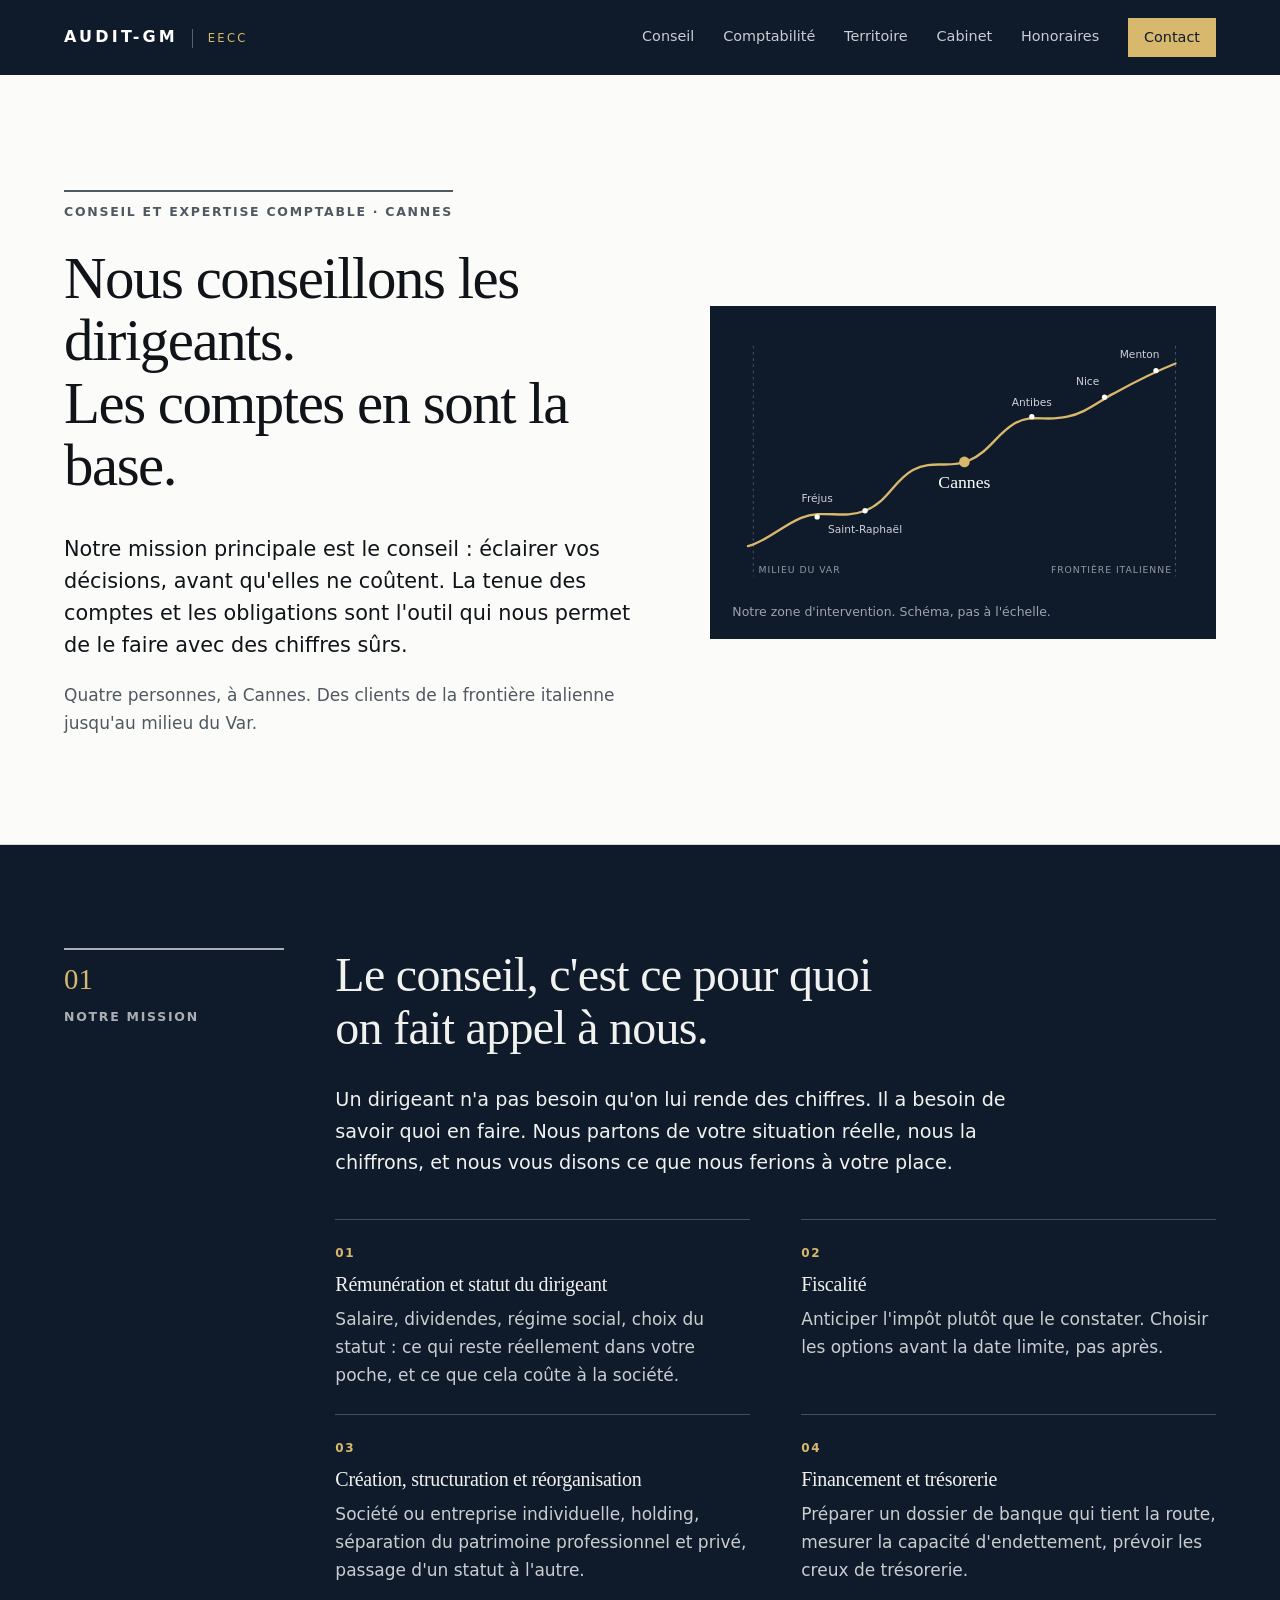
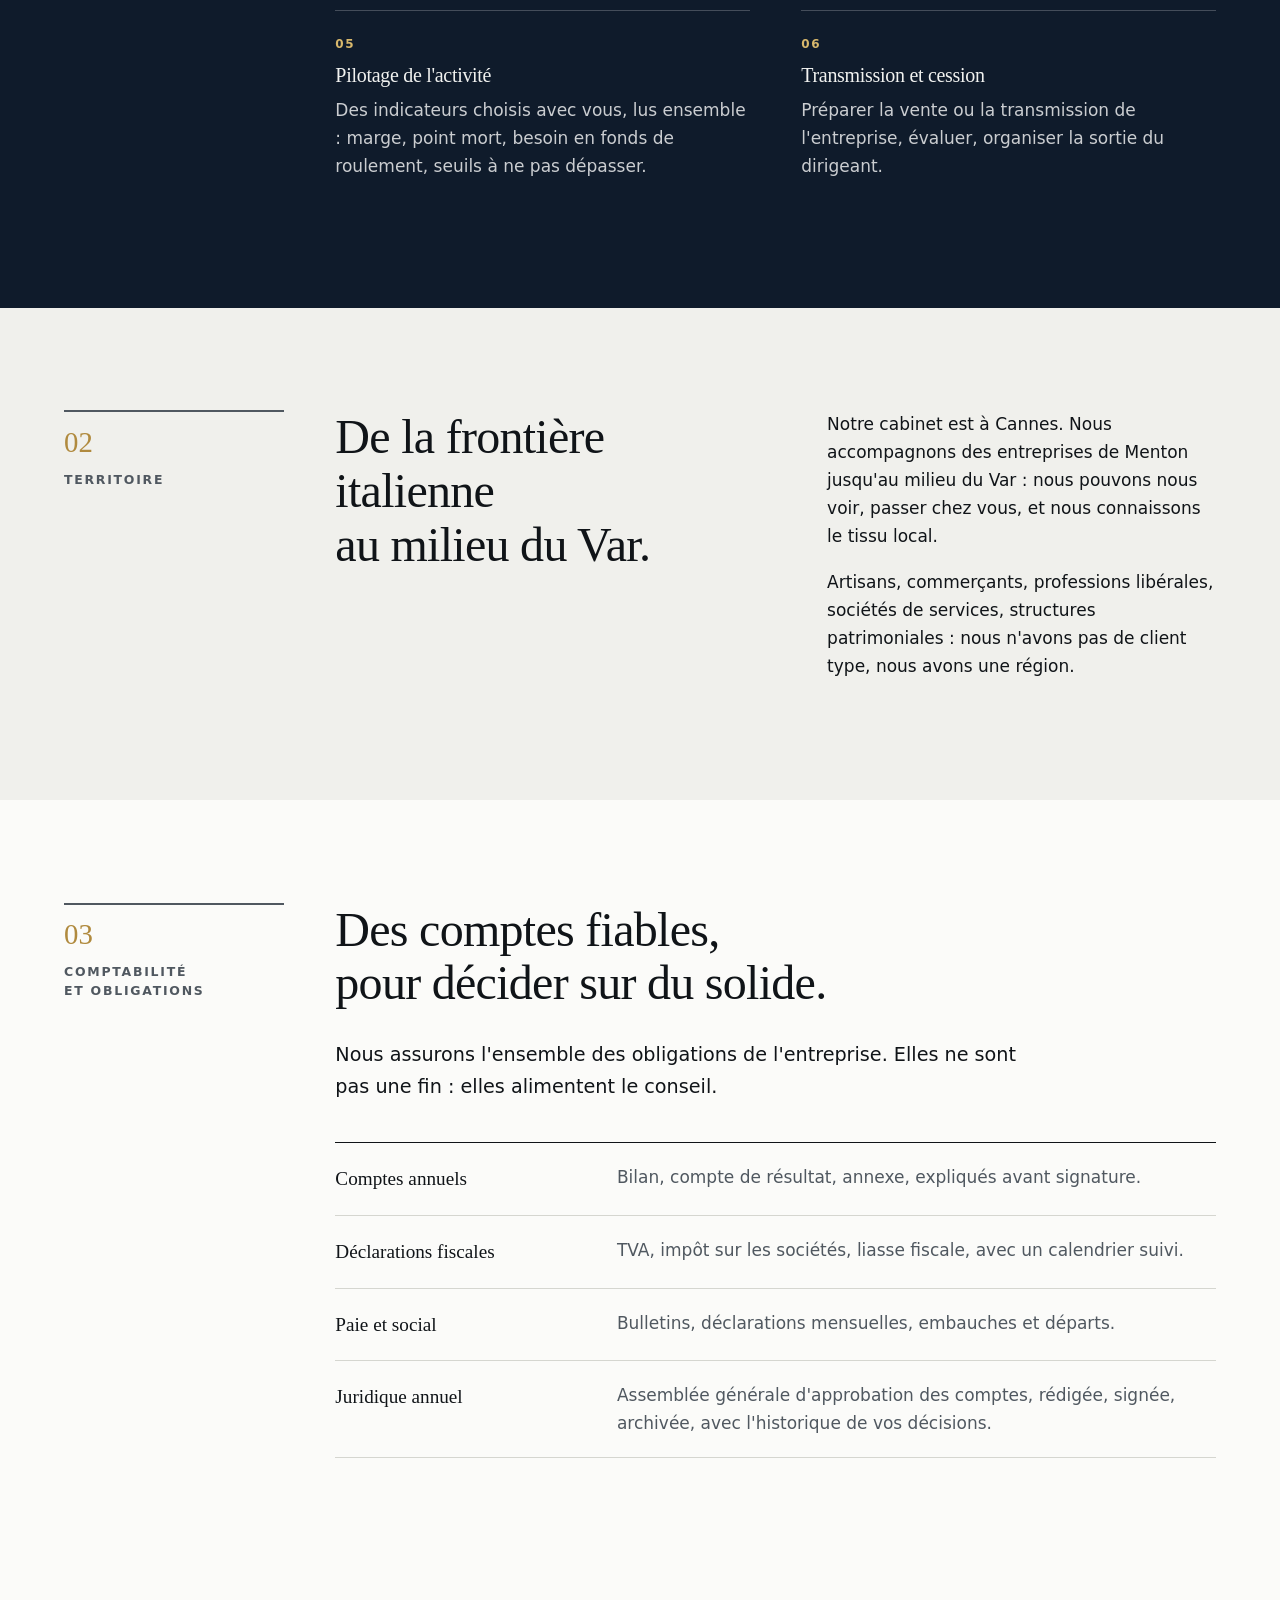
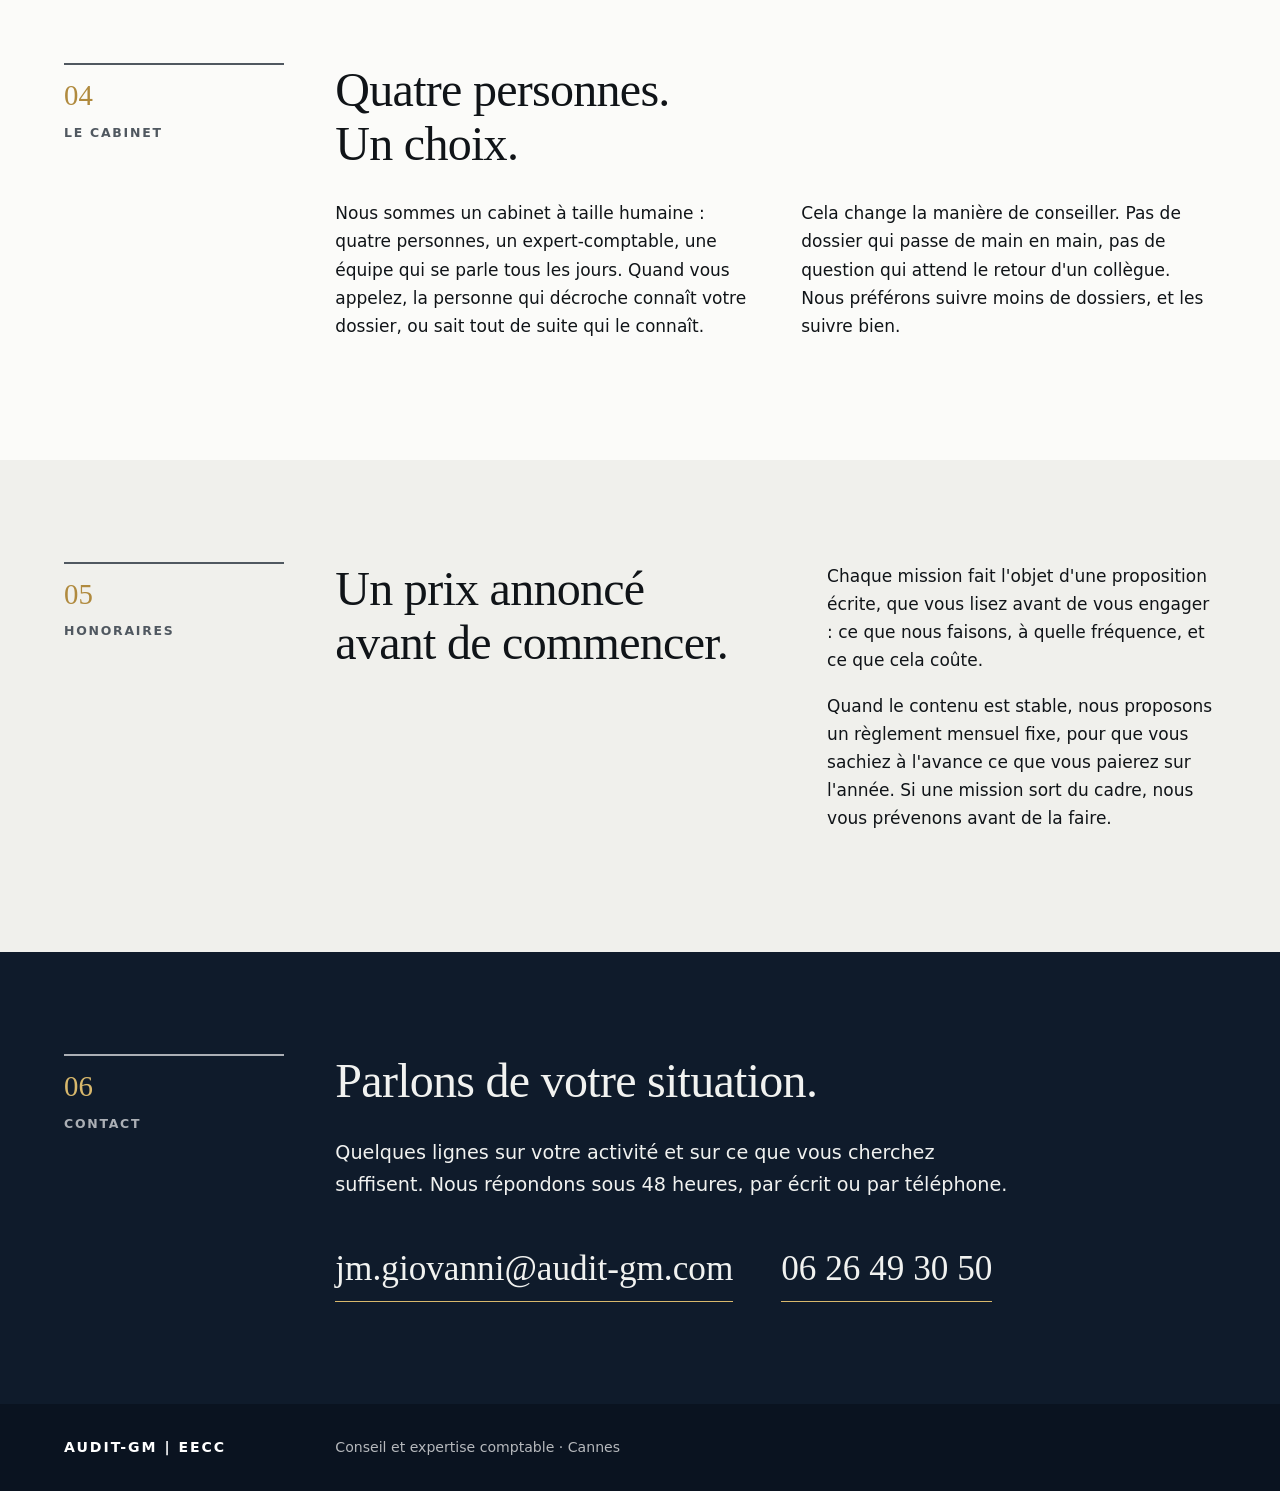
==== commit 99508ba0: "Carte du territoire en ouverture, section Territoire remontee" ====
--- a/index.html
+++ b/index.html
@@ -1,447 +1,157 @@
-<!DOCTYPE html>
+<!doctype html>
 <html lang="fr">
 <head>
-  <meta charset="UTF-8" />
-  <meta name="viewport" content="width=device-width, initial-scale=1.0" />
-  <title>AUDIT-GM | EECC — Cabinet d'expertise comptable</title>
-  <meta name="description" content="AUDIT-GM | EECC, cabinet d'expertise comptable : comptes annuels, déclarations fiscales, paie, révision et conseil. Honoraires transparents et mensualisés, réponse sous 48h." />
-  <link rel="canonical" href="https://www.audit-gm.com/" />
-  <meta name="theme-color" content="#0056b3" />
-
-  <meta property="og:type" content="website" />
-  <meta property="og:locale" content="fr_FR" />
-  <meta property="og:site_name" content="AUDIT-GM | EECC" />
-  <meta property="og:title" content="AUDIT-GM | EECC — Votre comptabilité, maîtrisée." />
-  <meta property="og:description" content="Comptes annuels, fiscalité, paie et conseil. Un expert-comptable dédié, des honoraires clairs et une réponse sous 48h." />
-  <meta property="og:url" content="https://www.audit-gm.com/" />
-
-  <link rel="icon" href="favicon.svg" type="image/svg+xml" />
-  <link rel="preconnect" href="https://fonts.googleapis.com" />
-  <link rel="preconnect" href="https://fonts.gstatic.com" crossorigin />
-  <link href="https://fonts.googleapis.com/css2?family=Cormorant+Garamond:wght@300;400;600;700&family=DM+Sans:wght@300;400;500;600&display=swap" rel="stylesheet" />
-  <link rel="stylesheet" href="assets/style.css" />
-
-  <script type="application/ld+json">
-  {
-    "@context": "https://schema.org",
-    "@type": "AccountingService",
-    "name": "AUDIT-GM | EECC",
-    "url": "https://www.audit-gm.com/",
-    "email": "jm.giovanni@audit-gm.com",
-    "telephone": "+33626493050",
-    "description": "Cabinet d'expertise comptable : comptes annuels, déclarations fiscales, paie et social, révision comptable, conseil.",
-    "areaServed": "FR"
-  }
-  </script>
-  <script>document.documentElement.classList.add('js');</script>
+<meta charset="utf-8">
+<meta name="viewport" content="width=device-width, initial-scale=1">
+<title>AUDIT-GM | EECC — Conseil et expertise comptable à Cannes</title>
+<meta name="description" content="Cabinet de conseil et d'expertise comptable à Cannes. Quatre personnes, au service des dirigeants de la frontière italienne au milieu du Var.">
+<link rel="stylesheet" href="style.css">
 </head>
 <body>
 
-<a class="skip-link" href="#main">Aller au contenu</a>
-
-<!-- ═══ NAVIGATION ═══ -->
-<header class="nav" id="nav">
-  <a href="#top" class="nav-logo" aria-label="AUDIT-GM, retour en haut de page">
-    AUDIT-GM | EECC
-    <span>Expertise-Comptable</span>
-  </a>
-  <button class="nav-toggle" id="nav-toggle" aria-label="Ouvrir le menu" aria-expanded="false" aria-controls="nav-links"><span></span></button>
+<header class="bandeau">
+  <a class="marque" href="#haut" aria-label="AUDIT-GM, retour en haut">AUDIT-GM<span>EECC</span></a>
   <nav aria-label="Navigation principale">
-    <ul class="nav-links" id="nav-links">
-      <li><a href="#missions">Missions</a></li>
-      <li><a href="#methode">Méthode</a></li>
-      <li><a href="#pour-qui">Pour qui</a></li>
-      <li><a href="#honoraires">Honoraires</a></li>
-      <li><a href="#faq">FAQ</a></li>
-      <li><a href="#contact" class="nav-cta">Nous contacter</a></li>
-    </ul>
+    <a href="#conseil">Conseil</a>
+    <a href="#obligations">Comptabilité</a>
+    <a href="#territoire">Territoire</a>
+    <a href="#cabinet">Cabinet</a>
+    <a href="#honoraires">Honoraires</a>
+    <a class="contact-nav" href="#contact">Contact</a>
   </nav>
 </header>
 
-<main id="main">
+<main id="haut">
 
-<!-- ═══ HERO ═══ -->
-<section class="hero" id="top">
-  <div class="hero-left">
-    <p class="eyebrow">Cabinet d'expertise comptable</p>
-    <h1 class="hero-title">
-      Votre comptabilité,
-      <strong>maîtrisée.</strong>
-    </h1>
-    <p class="hero-subtitle">
-      AUDIT-GM | EECC vous accompagne dans la tenue, la révision et la présentation de vos comptes annuels, avec rigueur et transparence.
-    </p>
-    <div class="hero-actions">
-      <a href="#contact" class="btn btn-primary">Demander un devis</a>
-      <a href="#missions" class="btn-link">Nos missions</a>
+<section class="ouverture">
+  <div class="ouverture-grille">
+    <div class="ouverture-corps">
+      <p class="etiquette-h">Conseil et expertise comptable · Cannes</p>
+      <h1>Nous conseillons les dirigeants.<br>Les comptes en sont la base.</h1>
+      <p class="chapeau">Notre mission principale est le conseil : éclairer vos décisions, avant qu'elles ne coûtent. La tenue des comptes et les obligations sont l'outil qui nous permet de le faire avec des chiffres sûrs.</p>
+      <p class="chapeau-2">Quatre personnes, à Cannes. Des clients de la frontière italienne jusqu'au milieu du Var.</p>
+    </div>
+    <figure class="carte-hero">
+        <svg viewBox="0 0 520 300" class="carte-svg" role="img" aria-labelledby="titre-carte desc-carte">
+          <title id="titre-carte">Le littoral entre Menton et le milieu du Var</title>
+          <desc id="desc-carte">Schéma du littoral avec Menton à l'est, puis Nice, Antibes, Cannes, Saint-Raphaël et Fréjus à l'ouest. Cannes est marquée.</desc>
+          <path class="trait" d="M500 40 C 470 52, 452 62, 430 74 C 410 85, 398 96, 378 100 C 352 106, 338 96, 318 108 C 298 120, 290 140, 266 150 C 244 159, 226 148, 204 160 C 182 172, 176 196, 150 206 C 124 216, 104 204, 78 214 C 58 222, 40 240, 18 246"/>
+          <line class="repere" x1="500" y1="20" x2="500" y2="280"/><text class="legende" x="496" y="276" text-anchor="end">Frontière italienne</text>
+          <line class="repere" x1="24" y1="20" x2="24" y2="280"/><text class="legende" x="30" y="276">Milieu du Var</text>
+          <g class="villes">
+            <circle cx="478" cy="48" r="3"/><text x="482" y="34" text-anchor="end">Menton</text>
+            <circle cx="420" cy="78" r="3"/><text x="414" y="64" text-anchor="end">Nice</text>
+            <circle cx="338" cy="100" r="3"/><text x="338" y="88" text-anchor="middle">Antibes</text>
+            <circle cx="262" cy="151" r="6" class="cannes"/><text x="262" y="180" text-anchor="middle" class="cannes-nom">Cannes</text>
+            <circle cx="150" cy="206" r="3"/><text x="150" y="231" text-anchor="middle">Saint-Raphaël</text>
+            <circle cx="96" cy="213" r="3"/><text x="96" y="196" text-anchor="middle">Fréjus</text>
+          </g>
+        </svg>
+        <figcaption>Notre zone d'intervention. Schéma, pas à l'échelle.</figcaption>
+      </figure>
+  </div>
+</section>
+
+<section class="bloc fond-sombre" id="conseil">
+  <div class="grille">
+    <div class="etiquette"><span class="num">01</span>Notre mission</div>
+    <div class="corps">
+      <h2>Le conseil, c'est ce pour quoi<br>on fait appel à nous.</h2>
+      <p class="intro">Un dirigeant n'a pas besoin qu'on lui rende des chiffres. Il a besoin de savoir quoi en faire. Nous partons de votre situation réelle, nous la chiffrons, et nous vous disons ce que nous ferions à votre place.</p>
+
+      <ol class="liste-conseil">
+        <li><h3>Rémunération et statut du dirigeant</h3><p>Salaire, dividendes, régime social, choix du statut : ce qui reste réellement dans votre poche, et ce que cela coûte à la société.</p></li>
+        <li><h3>Fiscalité</h3><p>Anticiper l'impôt plutôt que le constater. Choisir les options avant la date limite, pas après.</p></li>
+        <li><h3>Création, structuration et réorganisation</h3><p>Société ou entreprise individuelle, holding, séparation du patrimoine professionnel et privé, passage d'un statut à l'autre.</p></li>
+        <li><h3>Financement et trésorerie</h3><p>Préparer un dossier de banque qui tient la route, mesurer la capacité d'endettement, prévoir les creux de trésorerie.</p></li>
+        <li><h3>Pilotage de l'activité</h3><p>Des indicateurs choisis avec vous, lus ensemble : marge, point mort, besoin en fonds de roulement, seuils à ne pas dépasser.</p></li>
+        <li><h3>Transmission et cession</h3><p>Préparer la vente ou la transmission de l'entreprise, évaluer, organiser la sortie du dirigeant.</p></li>
+      </ol>
     </div>
   </div>
-  <div class="hero-right">
-    <div class="hero-visual">
-      <div class="hero-geo" aria-hidden="true">
-        <div class="geo-circle c1"></div>
-        <div class="geo-circle c2"></div>
-        <div class="geo-circle c3"></div>
-        <div class="geo-line l1"></div>
-        <div class="geo-line l2"></div>
+</section>
+
+<section class="bloc fond-gris" id="territoire">
+  <div class="grille">
+    <div class="etiquette"><span class="num">02</span>Territoire</div>
+    <div class="corps deux">
+      <div>
+        <h2>De la frontière italienne<br>au milieu du Var.</h2>
       </div>
-      <div class="hero-stats">
-        <div class="stat-card">
-          <div class="stat-number">15+</div>
-          <div class="stat-label">Années d'expérience</div>
-        </div>
-        <div class="stat-card">
-          <div class="stat-number">200+</div>
-          <div class="stat-label">Clients accompagnés</div>
-        </div>
-        <div class="stat-card">
-          <div class="stat-number">48h</div>
-          <div class="stat-label">Délai de réponse</div>
-        </div>
-        <div class="stat-card">
-          <div class="stat-number">OEC</div>
-          <div class="stat-label">Membre inscrit</div>
-        </div>
+      <div>
+        <p>Notre cabinet est à Cannes. Nous accompagnons des entreprises de Menton jusqu'au milieu du Var : nous pouvons nous voir, passer chez vous, et nous connaissons le tissu local.</p>
+        <p>Artisans, commerçants, professions libérales, sociétés de services, structures patrimoniales : nous n'avons pas de client type, nous avons une région.</p>
       </div>
     </div>
   </div>
 </section>
 
-<!-- ═══ BANDE DE CONFIANCE ═══ -->
-<div class="trust">
-  <ul>
-    <li>Inscrit à l'Ordre des experts-comptables</li>
-    <li>Interlocuteur unique</li>
-    <li>Honoraires mensualisés</li>
-    <li>Échanges 100&nbsp;% dématérialisés</li>
-  </ul>
-</div>
-
-<!-- ═══ MISSIONS ═══ -->
-<section class="section section-white" id="missions">
-  <div class="container">
-    <div class="section-head reveal">
-      <p class="eyebrow">Nos missions</p>
-      <h2 class="section-title">Un accompagnement <strong>complet</strong></h2>
-      <p class="lead">
-        Du suivi quotidien à la clôture annuelle, nous prenons en charge l'ensemble de vos obligations comptables, fiscales et sociales.
-      </p>
-    </div>
-
-    <div class="services-grid reveal">
-      <article class="service-card">
-        <div class="service-number" aria-hidden="true">01</div>
-        <svg class="service-icon" viewBox="0 0 48 48" fill="none" aria-hidden="true">
-          <rect x="8" y="6" width="32" height="36" rx="2" stroke="currentColor" stroke-width="2"/>
-          <line x1="16" y1="18" x2="32" y2="18" stroke="currentColor" stroke-width="2"/>
-          <line x1="16" y1="25" x2="32" y2="25" stroke="currentColor" stroke-width="2"/>
-          <line x1="16" y1="32" x2="24" y2="32" stroke="currentColor" stroke-width="2"/>
-        </svg>
-        <h3 class="service-title">Comptes annuels</h3>
-        <p class="service-desc">Établissement du bilan, du compte de résultat et de l'annexe selon les normes en vigueur. Révision et cohérence des écritures.</p>
-      </article>
-      <article class="service-card">
-        <div class="service-number" aria-hidden="true">02</div>
-        <svg class="service-icon" viewBox="0 0 48 48" fill="none" aria-hidden="true">
-          <rect x="6" y="10" width="36" height="28" rx="2" stroke="currentColor" stroke-width="2"/>
-          <line x1="6" y1="18" x2="42" y2="18" stroke="currentColor" stroke-width="2"/>
-          <line x1="18" y1="10" x2="18" y2="38" stroke="currentColor" stroke-width="2"/>
-          <circle cx="30" cy="28" r="5" stroke="currentColor" stroke-width="2"/>
-        </svg>
-        <h3 class="service-title">Déclarations fiscales</h3>
-        <p class="service-desc">Liasse fiscale, IS, TVA et impôts locaux. Nous gérons l'intégralité de vos obligations déclaratives dans les délais impartis.</p>
-      </article>
-      <article class="service-card">
-        <div class="service-number" aria-hidden="true">03</div>
-        <svg class="service-icon" viewBox="0 0 48 48" fill="none" aria-hidden="true">
-          <circle cx="24" cy="16" r="8" stroke="currentColor" stroke-width="2"/>
-          <path d="M8 40c0-8.837 7.163-16 16-16s16 7.163 16 16" stroke="currentColor" stroke-width="2" stroke-linecap="round"/>
-        </svg>
-        <h3 class="service-title">Paie &amp; social</h3>
-        <p class="service-desc">Gestion de la paie, établissement des bulletins de salaire et déclarations sociales mensuelles (DSN).</p>
-      </article>
-      <article class="service-card">
-        <div class="service-number" aria-hidden="true">04</div>
-        <svg class="service-icon" viewBox="0 0 48 48" fill="none" aria-hidden="true">
-          <polyline points="8,36 18,24 26,30 36,16" stroke="currentColor" stroke-width="2" stroke-linejoin="round"/>
-          <circle cx="36" cy="16" r="3" fill="currentColor"/>
-        </svg>
-        <h3 class="service-title">Révision comptable</h3>
-        <p class="service-desc">Contrôle de cohérence, vérification de conformité et analyse de vos indicateurs financiers clés.</p>
-      </article>
-      <article class="service-card">
-        <div class="service-number" aria-hidden="true">05</div>
-        <svg class="service-icon" viewBox="0 0 48 48" fill="none" aria-hidden="true">
-          <path d="M24 6l4 12h13l-10.5 8 4 12L24 30l-10.5 8 4-12L7 18h13z" stroke="currentColor" stroke-width="2" stroke-linejoin="round"/>
-        </svg>
-        <h3 class="service-title">Conseil &amp; stratégie</h3>
-        <p class="service-desc">Accompagnement dans vos décisions de gestion et anticipation des évolutions réglementaires.</p>
-      </article>
-      <article class="service-card">
-        <div class="service-number" aria-hidden="true">06</div>
-        <svg class="service-icon" viewBox="0 0 48 48" fill="none" aria-hidden="true">
-          <rect x="10" y="14" width="28" height="22" rx="2" stroke="currentColor" stroke-width="2"/>
-          <polyline points="10,20 24,29 38,20" stroke="currentColor" stroke-width="2"/>
-        </svg>
-        <h3 class="service-title">Suivi dédié</h3>
-        <p class="service-desc">Un interlocuteur unique, des échanges réguliers et une disponibilité tout au long de l'année pour vos questions.</p>
-      </article>
+<section class="bloc" id="obligations">
+  <div class="grille">
+    <div class="etiquette"><span class="num">03</span>Comptabilité<br>et obligations</div>
+    <div class="corps">
+      <h2>Des comptes fiables,<br>pour décider sur du solide.</h2>
+      <p class="intro">Nous assurons l'ensemble des obligations de l'entreprise. Elles ne sont pas une fin : elles alimentent le conseil.</p>
+      <dl class="definitions">
+        <div><dt>Comptes annuels</dt><dd>Bilan, compte de résultat, annexe, expliqués avant signature.</dd></div>
+        <div><dt>Déclarations fiscales</dt><dd>TVA, impôt sur les sociétés, liasse fiscale, avec un calendrier suivi.</dd></div>
+        <div><dt>Paie et social</dt><dd>Bulletins, déclarations mensuelles, embauches et départs.</dd></div>
+        <div><dt>Juridique annuel</dt><dd>Assemblée générale d'approbation des comptes, rédigée, signée, archivée, avec l'historique de vos décisions.</dd></div>
+      </dl>
     </div>
   </div>
 </section>
 
-<!-- ═══ MÉTHODE ═══ -->
-<section class="section section-dark" id="methode">
-  <div class="container method-grid">
-    <div class="reveal">
-      <p class="eyebrow">Notre approche</p>
-      <h2 class="section-title">Clarté, <strong>rigueur</strong><br>et transparence</h2>
-      <p class="lead">
-        Nous croyons qu'une bonne relation avec son expert-comptable repose sur la confiance et la lisibilité. Chaque proposition est précise, chaque honoraire est justifié.
-      </p>
-      <div class="values">
-        <div class="value">
-          <span class="value-dot" aria-hidden="true"></span>
-          <div><strong>Propositions d'honoraires détaillées</strong><span>Chaque mission fait l'objet d'une proposition écrite, transparente et sans surprise.</span></div>
-        </div>
-        <div class="value">
-          <span class="value-dot" aria-hidden="true"></span>
-          <div><strong>Tarification mensuelle prévisible</strong><span>Un échéancier mensuel fixe pour une trésorerie maîtrisée tout au long de l'année.</span></div>
-        </div>
-        <div class="value">
-          <span class="value-dot" aria-hidden="true"></span>
-          <div><strong>Veille réglementaire permanente</strong><span>Un suivi constant des évolutions fiscales, sociales et comptables pour votre sérénité.</span></div>
-        </div>
-      </div>
-    </div>
-
-    <ol class="steps reveal" aria-label="Les étapes de notre collaboration">
-      <li class="step">
-        <div>
-          <h3>Premier échange</h3>
-          <p>Nous prenons le temps de comprendre votre activité, votre organisation et vos attentes, par téléphone ou en visioconférence.</p>
-        </div>
-      </li>
-      <li class="step">
-        <div>
-          <h3>Proposition d'honoraires</h3>
-          <p>Vous recevez sous 48h une proposition écrite et détaillée, adaptée au périmètre exact de votre mission.</p>
-        </div>
-      </li>
-      <li class="step">
-        <div>
-          <h3>Lettre de mission &amp; mise en place</h3>
-          <p>Nous formalisons notre collaboration, récupérons votre dossier et organisons la transmission de vos pièces.</p>
-        </div>
-      </li>
-      <li class="step">
-        <div>
-          <h3>Suivi tout au long de l'année</h3>
-          <p>Déclarations, paie, clôture et conseil : nous restons disponibles et vous alertons sur les échéances importantes.</p>
-        </div>
-      </li>
-    </ol>
-  </div>
-</section>
-
-<!-- ═══ POUR QUI ═══ -->
-<section class="section" id="pour-qui">
-  <div class="container">
-    <div class="section-head center reveal">
-      <p class="eyebrow">Pour qui</p>
-      <h2 class="section-title">Des solutions adaptées à <strong>chaque structure</strong></h2>
-      <p class="lead">Quelle que soit la taille de votre entreprise, nous ajustons notre intervention à vos besoins réels.</p>
-    </div>
-    <div class="audience-grid reveal">
-      <div class="audience-card">
-        <h3>TPE &amp; PME</h3>
-        <p>Tenue, révision et comptes annuels, fiscalité et paie : un accompagnement global pour vous concentrer sur votre métier.</p>
-      </div>
-      <div class="audience-card">
-        <h3>Artisans &amp; commerçants</h3>
-        <p>Une gestion simple et rigoureuse de votre comptabilité et de votre TVA, avec des tableaux de bord lisibles.</p>
-      </div>
-      <div class="audience-card">
-        <h3>Professions libérales</h3>
-        <p>Déclarations de résultats, suivi de vos recettes et dépenses, optimisation de votre situation dans le respect des règles.</p>
-      </div>
-      <div class="audience-card">
-        <h3>Créateurs d'entreprise</h3>
-        <p>Choix de la structure, prévisionnel et premiers pas : un regard expert dès le lancement de votre projet.</p>
+<section class="bloc" id="cabinet">
+  <div class="grille">
+    <div class="etiquette"><span class="num">04</span>Le cabinet</div>
+    <div class="corps">
+      <h2>Quatre personnes.<br>Un choix.</h2>
+      <div class="deux-colonnes-texte">
+        <p>Nous sommes un cabinet à taille humaine : quatre personnes, un expert-comptable, une équipe qui se parle tous les jours. Quand vous appelez, la personne qui décroche connaît votre dossier, ou sait tout de suite qui le connaît.</p>
+        <p>Cela change la manière de conseiller. Pas de dossier qui passe de main en main, pas de question qui attend le retour d'un collègue. Nous préférons suivre moins de dossiers, et les suivre bien.</p>
       </div>
     </div>
   </div>
 </section>
 
-<!-- ═══ HONORAIRES ═══ -->
-<section class="section section-white" id="honoraires">
-  <div class="container pricing-grid">
-    <div class="reveal">
-      <p class="eyebrow">Honoraires</p>
-      <h2 class="section-title">Des honoraires <strong>clairs</strong>, sans surprise</h2>
-      <p class="lead">
-        Nos honoraires sont fixés en fonction du volume et de la complexité de votre dossier, et formalisés dans une lettre de mission avant tout démarrage.
-      </p>
-      <ul class="check-list">
-        <li>Une proposition écrite et détaillée, mission par mission</li>
-        <li>Un forfait annuel réglé par mensualités fixes</li>
-        <li>Aucune facturation complémentaire sans accord préalable</li>
-      </ul>
-      <a href="#contact" class="btn btn-primary">Obtenir ma proposition</a>
-    </div>
-
-    <div class="pricing-card reveal" aria-label="Notre engagement">
-      <div class="pricing-bar"><span>Notre engagement</span><span>AUDIT-GM</span></div>
-      <div class="pricing-row"><span>Proposition d'honoraires</span><span>Sous 48h</span></div>
-      <div class="pricing-row"><span>Lettre de mission</span><span>Écrite &amp; détaillée</span></div>
-      <div class="pricing-row"><span>Mode de règlement</span><span>Mensualisé</span></div>
-      <div class="pricing-row"><span>Frais cachés</span><span>Aucun</span></div>
-      <div class="pricing-note">Tarif personnalisé selon votre activité — sur devis</div>
+<section class="bloc fond-gris" id="honoraires">
+  <div class="grille">
+    <div class="etiquette"><span class="num">05</span>Honoraires</div>
+    <div class="corps deux">
+      <div>
+        <h2>Un prix annoncé<br>avant de commencer.</h2>
+      </div>
+      <div>
+        <p>Chaque mission fait l'objet d'une proposition écrite, que vous lisez avant de vous engager : ce que nous faisons, à quelle fréquence, et ce que cela coûte.</p>
+        <p>Quand le contenu est stable, nous proposons un règlement mensuel fixe, pour que vous sachiez à l'avance ce que vous paierez sur l'année. Si une mission sort du cadre, nous vous prévenons avant de la faire.</p>
+      </div>
     </div>
   </div>
 </section>
 
-<!-- ═══ FAQ ═══ -->
-<section class="section" id="faq">
-  <div class="container">
-    <div class="section-head center reveal">
-      <p class="eyebrow">Questions fréquentes</p>
-      <h2 class="section-title">Vos questions, <strong>nos réponses</strong></h2>
+<section class="bloc fond-sombre" id="contact">
+  <div class="grille">
+    <div class="etiquette"><span class="num">06</span>Contact</div>
+    <div class="corps">
+      <h2>Parlons de votre situation.</h2>
+      <p class="intro">Quelques lignes sur votre activité et sur ce que vous cherchez suffisent. Nous répondons sous 48 heures, par écrit ou par téléphone.</p>
+      <div class="contact-liens">
+        <a href="mailto:jm.giovanni@audit-gm.com">jm.giovanni@audit-gm.com</a>
+        <a href="tel:+33626493050">06 26 49 30 50</a>
+      </div>
     </div>
-    <div class="faq reveal">
-      <details>
-        <summary>Comment sont calculés vos honoraires&nbsp;?</summary>
-        <p>Ils dépendent du volume d'écritures, de la forme juridique, du nombre de salariés et des missions confiées. Après un premier échange, nous vous adressons une proposition écrite et détaillée, sans engagement.</p>
-      </details>
-      <details>
-        <summary>Puis-je changer d'expert-comptable en cours d'année&nbsp;?</summary>
-        <p>Oui. Le changement est possible à tout moment, dans le respect du préavis prévu par votre lettre de mission actuelle. Nous nous chargeons de la reprise du dossier auprès de votre ancien cabinet.</p>
-      </details>
-      <details>
-        <summary>Comment vous transmettre mes documents&nbsp;?</summary>
-        <p>Les échanges se font de façon dématérialisée : envoi de vos pièces par voie électronique et rendez-vous à distance. Nous vous proposons l'organisation la plus simple selon vos habitudes.</p>
-      </details>
-      <details>
-        <summary>Travaillez-vous avec les entreprises en création&nbsp;?</summary>
-        <p>Bien sûr. Nous vous accompagnons dans le choix du statut juridique et fiscal, l'élaboration du prévisionnel et la mise en place de votre comptabilité dès le premier jour.</p>
-      </details>
-      <details>
-        <summary>Sous quel délai recevrai-je une réponse&nbsp;?</summary>
-        <p>Nous revenons vers vous sous 48h ouvrées après votre demande, par e-mail ou par téléphone selon votre préférence.</p>
-      </details>
-    </div>
-  </div>
-</section>
-
-<!-- ═══ CONTACT ═══ -->
-<section class="section section-tint" id="contact">
-  <div class="container contact-grid">
-    <div class="reveal">
-      <p class="eyebrow">Contact</p>
-      <h2 class="section-title">Parlons de <strong>votre projet</strong></h2>
-      <p class="lead">
-        Vous souhaitez obtenir une proposition d'honoraires personnalisée&nbsp;? Contactez-nous et nous revenons vers vous sous 48h.
-      </p>
-      <ul class="contact-list">
-        <li>
-          <a href="mailto:jm.giovanni@audit-gm.com">
-            <span class="contact-icon" aria-hidden="true">
-              <svg viewBox="0 0 24 24" fill="none" stroke="currentColor" stroke-width="1.8"><rect x="3" y="5" width="18" height="14" rx="2"/><path d="M3 7l9 6 9-6"/></svg>
-            </span>
-            <span><small>E-mail</small><strong>jm.giovanni@audit-gm.com</strong></span>
-          </a>
-        </li>
-        <li>
-          <a href="tel:+33626493050">
-            <span class="contact-icon" aria-hidden="true">
-              <svg viewBox="0 0 24 24" fill="none" stroke="currentColor" stroke-width="1.8"><path d="M5 4h4l2 5-2.5 1.5a11 11 0 005 5L15 13l5 2v4a2 2 0 01-2 2A16 16 0 013 6a2 2 0 012-2z"/></svg>
-            </span>
-            <span><small>Téléphone</small><strong>06 26 49 30 50</strong></span>
-          </a>
-        </li>
-        <li>
-          <div>
-            <span class="contact-icon" aria-hidden="true">
-              <svg viewBox="0 0 24 24" fill="none" stroke="currentColor" stroke-width="1.8"><circle cx="12" cy="12" r="9"/><path d="M12 7v5l3 2"/></svg>
-            </span>
-            <span><small>Réponse</small><strong>Sous 48h ouvrées</strong></span>
-          </div>
-        </li>
-      </ul>
-    </div>
-
-    <form class="form reveal" id="contact-form" novalidate>
-      <div>
-        <label for="f-name">Nom &amp; prénom *</label>
-        <input id="f-name" name="name" type="text" autocomplete="name" required />
-      </div>
-      <div>
-        <label for="f-company">Entreprise</label>
-        <input id="f-company" name="company" type="text" autocomplete="organization" />
-      </div>
-      <div>
-        <label for="f-email">E-mail *</label>
-        <input id="f-email" name="email" type="email" autocomplete="email" required />
-      </div>
-      <div>
-        <label for="f-phone">Téléphone</label>
-        <input id="f-phone" name="phone" type="tel" autocomplete="tel" />
-      </div>
-      <div class="full">
-        <label for="f-need">Votre besoin</label>
-        <select id="f-need" name="need">
-          <option>Proposition d'honoraires</option>
-          <option>Création d'entreprise</option>
-          <option>Changement d'expert-comptable</option>
-          <option>Paie &amp; social</option>
-          <option>Autre demande</option>
-        </select>
-      </div>
-      <div class="full">
-        <label for="f-message">Message *</label>
-        <textarea id="f-message" name="message" required placeholder="Activité, forme juridique, nombre de salariés…"></textarea>
-      </div>
-      <div class="full">
-        <button type="submit" class="btn btn-primary">Envoyer ma demande</button>
-      </div>
-      <p class="form-note full" id="form-note">Votre demande s'ouvrira dans votre messagerie, prête à être envoyée.</p>
-    </form>
   </div>
 </section>
 
 </main>
 
-<!-- ═══ FOOTER ═══ -->
-<footer class="footer">
-  <div class="footer-grid">
-    <div>
-      <div class="footer-brand">AUDIT-GM | EECC</div>
-      <div class="footer-tag">Expertise-Comptable</div>
-      <p>Comptes annuels, fiscalité, paie et conseil : un accompagnement rigoureux et transparent pour votre entreprise.</p>
-    </div>
-    <div>
-      <h4>Navigation</h4>
-      <ul>
-        <li><a href="#missions">Missions</a></li>
-        <li><a href="#methode">Notre approche</a></li>
-        <li><a href="#honoraires">Honoraires</a></li>
-        <li><a href="#faq">FAQ</a></li>
-      </ul>
-    </div>
-    <div>
-      <h4>Contact</h4>
-      <ul>
-        <li><a href="mailto:jm.giovanni@audit-gm.com">jm.giovanni@audit-gm.com</a></li>
-        <li><a href="tel:+33626493050">06 26 49 30 50</a></li>
-      </ul>
-    </div>
-  </div>
-  <div class="footer-bottom">
-    <span>© <span id="year">2026</span> AUDIT-GM | EECC — Tous droits réservés</span>
-    <span>Membre de l'Ordre des experts-comptables</span>
+<footer class="pied">
+  <div class="grille">
+    <p><strong>AUDIT-GM | EECC</strong></p>
+    <p>Conseil et expertise comptable · Cannes</p>
   </div>
 </footer>
 
-<script src="assets/main.js" defer></script>
 </body>
 </html>
--- a/style.css
+++ b/style.css
@@ -0,0 +1,113 @@
+@import url('fonts-local.css');
+
+:root{
+  --blanc:#fbfbf9;
+  --gris:#f0f0ec;
+  --encre:#101418;
+  --encre-douce:#505860;
+  --nuit:#0f1b2b;
+  --laiton:#b08a3e;
+  --laiton-clair:#d8b86c;
+  --filet:#d5d6d0;
+  --serif:'Newsreader', Georgia, 'Times New Roman', serif;
+  --sans:'Instrument Sans', system-ui, -apple-system, 'Segoe UI', sans-serif;
+  --marge:clamp(1.25rem, 5vw, 4.5rem);
+}
+*{box-sizing:border-box}
+html{scroll-behavior:smooth;-webkit-text-size-adjust:100%}
+body{margin:0;background:var(--blanc);color:var(--encre);font-family:var(--sans);font-size:1.0625rem;line-height:1.65}
+a{color:inherit}
+p{margin:0 0 1.1rem;max-width:60ch}
+:focus-visible{outline:2px solid var(--laiton);outline-offset:3px}
+@media (prefers-reduced-motion:reduce){html{scroll-behavior:auto}}
+
+/* bandeau */
+.bandeau{display:flex;justify-content:space-between;align-items:center;gap:2rem;padding:1.1rem var(--marge);background:var(--nuit);color:#fff;position:sticky;top:0;z-index:5}
+.marque{text-decoration:none;font-family:var(--sans);font-weight:600;letter-spacing:.2em;font-size:1rem;display:flex;align-items:baseline;gap:.9rem}
+.marque span{font-weight:400;letter-spacing:.2em;font-size:.72rem;color:var(--laiton-clair);border-left:1px solid rgba(255,255,255,.3);padding-left:.9rem}
+.bandeau nav{display:flex;gap:1.8rem;align-items:center;font-size:.9rem}
+.bandeau nav a{text-decoration:none;color:rgba(255,255,255,.78);padding:.2rem 0;border-bottom:1px solid transparent}
+.bandeau nav a:hover{color:#fff;border-bottom-color:var(--laiton-clair)}
+.bandeau nav .contact-nav{color:var(--nuit);background:var(--laiton-clair);padding:.5rem 1rem;border-bottom:none}
+.bandeau nav .contact-nav:hover{background:#fff;color:var(--nuit)}
+
+/* grille de rapport : colonne d'étiquette + corps */
+.grille{display:grid;grid-template-columns:minmax(9rem,1fr) minmax(0,4fr);gap:clamp(1.5rem,4vw,4rem);max-width:84rem;margin:0 auto}
+.etiquette{font-size:.78rem;letter-spacing:.14em;text-transform:uppercase;font-weight:600;color:var(--encre-douce);line-height:1.5;padding-top:.55rem;border-top:2px solid currentColor;align-self:start}
+.num{display:block;font-family:var(--serif);font-size:1.8rem;letter-spacing:0;font-weight:400;margin-bottom:.4rem;color:var(--laiton)}
+.fond-sombre{background:var(--nuit);color:#f1f2f0}
+.fond-sombre .etiquette{color:rgba(255,255,255,.65)}
+.fond-sombre .num{color:var(--laiton-clair)}
+.fond-gris{background:var(--gris)}
+.bloc{padding:clamp(3.5rem,8vw,7rem) var(--marge)}
+
+h1,h2,h3{font-family:var(--serif);font-weight:500;margin:0;letter-spacing:-.015em}
+h2{font-size:clamp(1.9rem,3.8vw,3rem);line-height:1.12;margin-bottom:1.8rem}
+h3{font-size:1.25rem;line-height:1.25;margin-bottom:.5rem}
+.intro{font-size:1.2rem;max-width:56ch;margin-bottom:2.5rem}
+
+/* ouverture */
+.ouverture{padding:clamp(3.5rem,9vw,8rem) var(--marge) clamp(3rem,7vw,6rem);border-bottom:1px solid var(--filet)}
+h1{font-size:clamp(2.2rem,5.6vw,4.6rem);line-height:1.06;font-weight:500;margin-bottom:2.2rem;letter-spacing:-.025em}
+.chapeau{font-size:1.3rem;line-height:1.55;max-width:50ch;margin-bottom:1.2rem}
+.chapeau-2{color:var(--encre-douce)}
+
+/* liste du conseil */
+.liste-conseil{list-style:none;margin:0;padding:0;counter-reset:c;display:grid;grid-template-columns:repeat(2,minmax(0,1fr));gap:0 clamp(1.5rem,4vw,4rem)}
+.liste-conseil li{counter-increment:c;padding:1.5rem 0 1.6rem;border-top:1px solid rgba(255,255,255,.22);position:relative}
+.liste-conseil li::before{content:counter(c,decimal-leading-zero);font-size:.75rem;letter-spacing:.14em;color:var(--laiton-clair);font-weight:600;display:block;margin-bottom:.5rem}
+.liste-conseil p{color:rgba(255,255,255,.78);margin:0}
+
+/* définitions */
+.definitions{margin:0;border-top:1px solid var(--encre)}
+.definitions>div{display:grid;grid-template-columns:minmax(10rem,1fr) minmax(0,2.4fr);gap:2rem;padding:1.25rem 0;border-bottom:1px solid var(--filet)}
+.definitions dt{font-family:var(--serif);font-size:1.2rem;font-weight:500}
+.definitions dd{margin:0;color:var(--encre-douce)}
+
+/* deux colonnes */
+.corps.deux{display:grid;grid-template-columns:minmax(0,1.1fr) minmax(0,1fr);gap:clamp(1.5rem,5vw,5rem);align-items:start}
+.deux-colonnes-texte{display:grid;grid-template-columns:1fr 1fr;gap:clamp(1.5rem,4vw,4rem)}
+.deux-colonnes-texte p{max-width:none}
+
+/* ouverture avec carte */
+.ouverture-grille{display:grid;grid-template-columns:minmax(0,1.15fr) minmax(0,1fr);gap:clamp(2rem,5vw,5rem);align-items:center;max-width:84rem;margin:0 auto}
+.etiquette-h{font-size:.78rem;letter-spacing:.14em;text-transform:uppercase;font-weight:600;color:var(--encre-douce);margin:0 0 1.6rem;padding-top:.6rem;border-top:2px solid currentColor;display:inline-block}
+.ouverture h1{font-size:clamp(2.1rem,4.6vw,4rem)}
+.carte-hero{margin:0;background:var(--nuit);padding:1.4rem 1.4rem 1rem;color:#fff}
+.carte-hero svg{width:100%;height:auto;display:block}
+.carte-hero .trait{stroke:var(--laiton-clair);stroke-width:2.6}
+.carte-hero .villes circle{fill:#fff}
+.carte-hero .villes .cannes{fill:var(--laiton-clair)}
+.carte-hero .villes text{fill:rgba(255,255,255,.8);font-size:12px}
+.carte-hero .villes .cannes-nom{fill:#fff;font-size:20px}
+.carte-hero .repere{stroke:rgba(255,255,255,.28);stroke-dasharray:3 4}
+.carte-hero .legende{font-family:var(--sans);font-size:10.5px;letter-spacing:.1em;text-transform:uppercase;fill:rgba(255,255,255,.55)}
+.carte-hero figcaption{font-size:.78rem;color:rgba(255,255,255,.6);margin-top:.5rem}
+
+/* carte */
+.cote-figure{margin:0;background:var(--blanc);border:1px solid var(--filet);padding:1.2rem 1.2rem .8rem}
+.cote-figure svg{width:100%;height:auto;display:block}
+.trait{fill:none;stroke:var(--nuit);stroke-width:2;stroke-linecap:round}
+.villes circle{fill:var(--nuit)}
+.villes text{font-family:var(--sans);font-size:11.5px;fill:var(--encre-douce)}
+.villes .cannes{fill:var(--laiton)}
+.villes .cannes-nom{font-family:var(--serif);font-size:19px;fill:var(--encre);font-weight:500}
+.cote-figure figcaption{font-size:.78rem;color:var(--encre-douce);margin-top:.4rem}
+
+/* contact */
+.contact-liens{display:flex;flex-wrap:wrap;gap:1rem 3rem;font-family:var(--serif)}
+.contact-liens a{font-size:clamp(1.4rem,3vw,2.2rem);text-decoration:none;border-bottom:1px solid var(--laiton-clair);padding-bottom:.15rem}
+.contact-liens a:hover{color:var(--laiton-clair)}
+
+/* pied */
+.pied{padding:2rem var(--marge);background:#0a1320;color:rgba(255,255,255,.7);font-size:.88rem}
+.pied p{margin:0;max-width:none}
+.pied strong{color:#fff;letter-spacing:.14em}
+
+@media (max-width:900px){
+  .bandeau{flex-direction:column;align-items:flex-start;gap:.8rem}
+  .bandeau nav{gap:1rem;flex-wrap:wrap;font-size:.85rem}
+  .grille{grid-template-columns:1fr;gap:1.2rem}
+  .liste-conseil,.deux-colonnes-texte,.corps.deux,.ouverture-grille{grid-template-columns:1fr}
+  .definitions>div{grid-template-columns:1fr;gap:.3rem}
+}
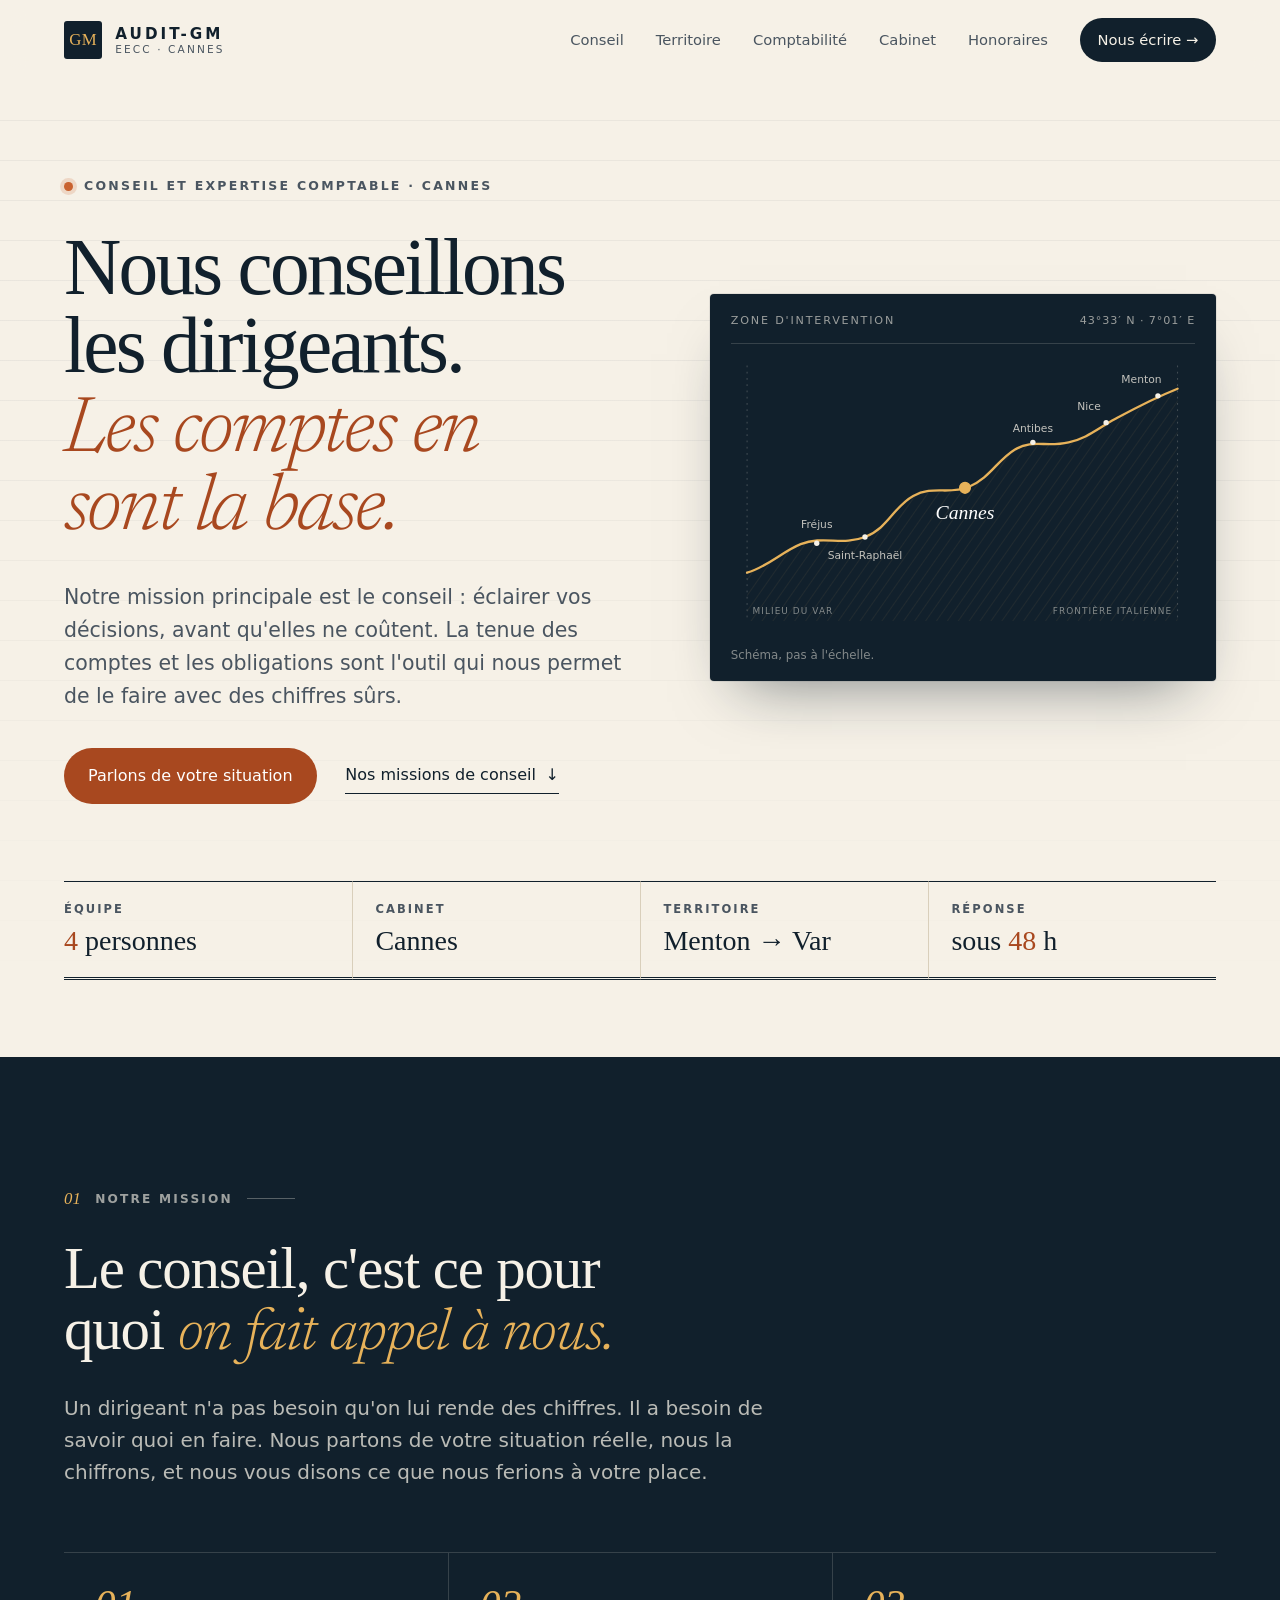
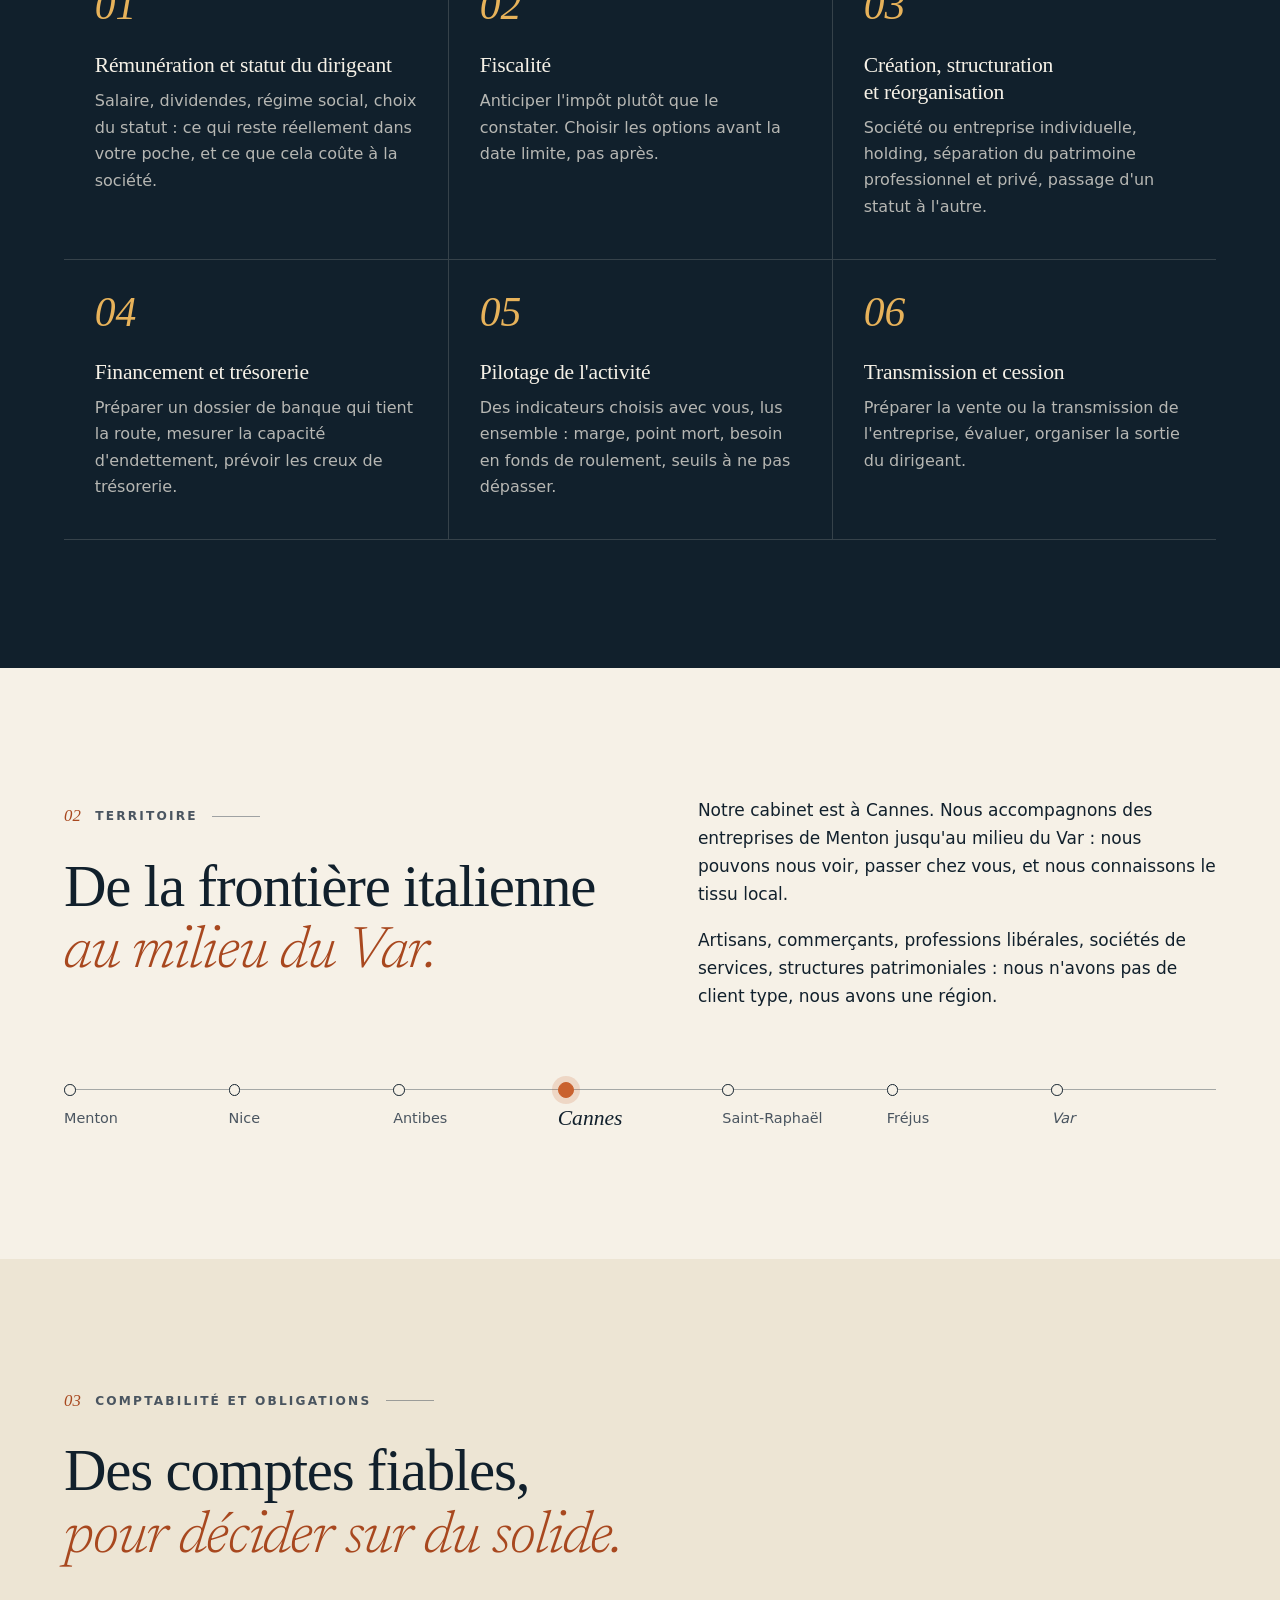
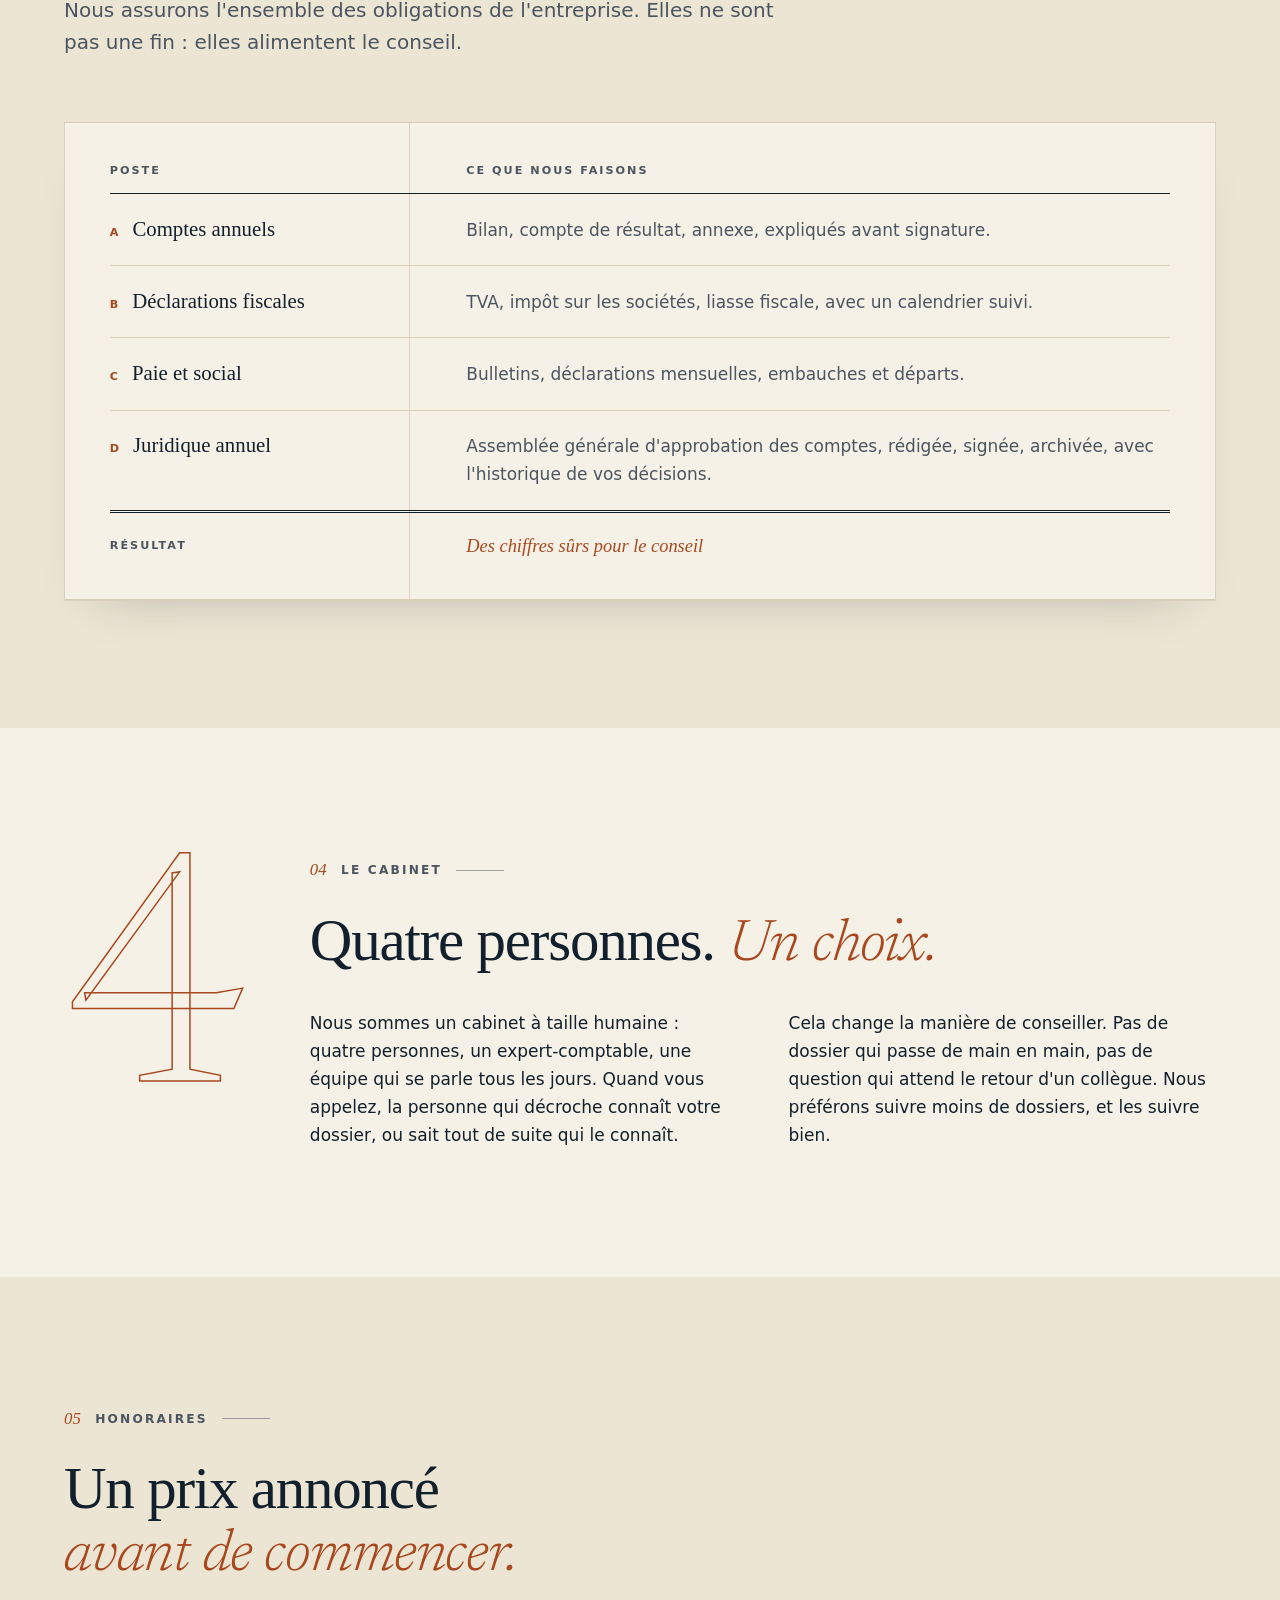
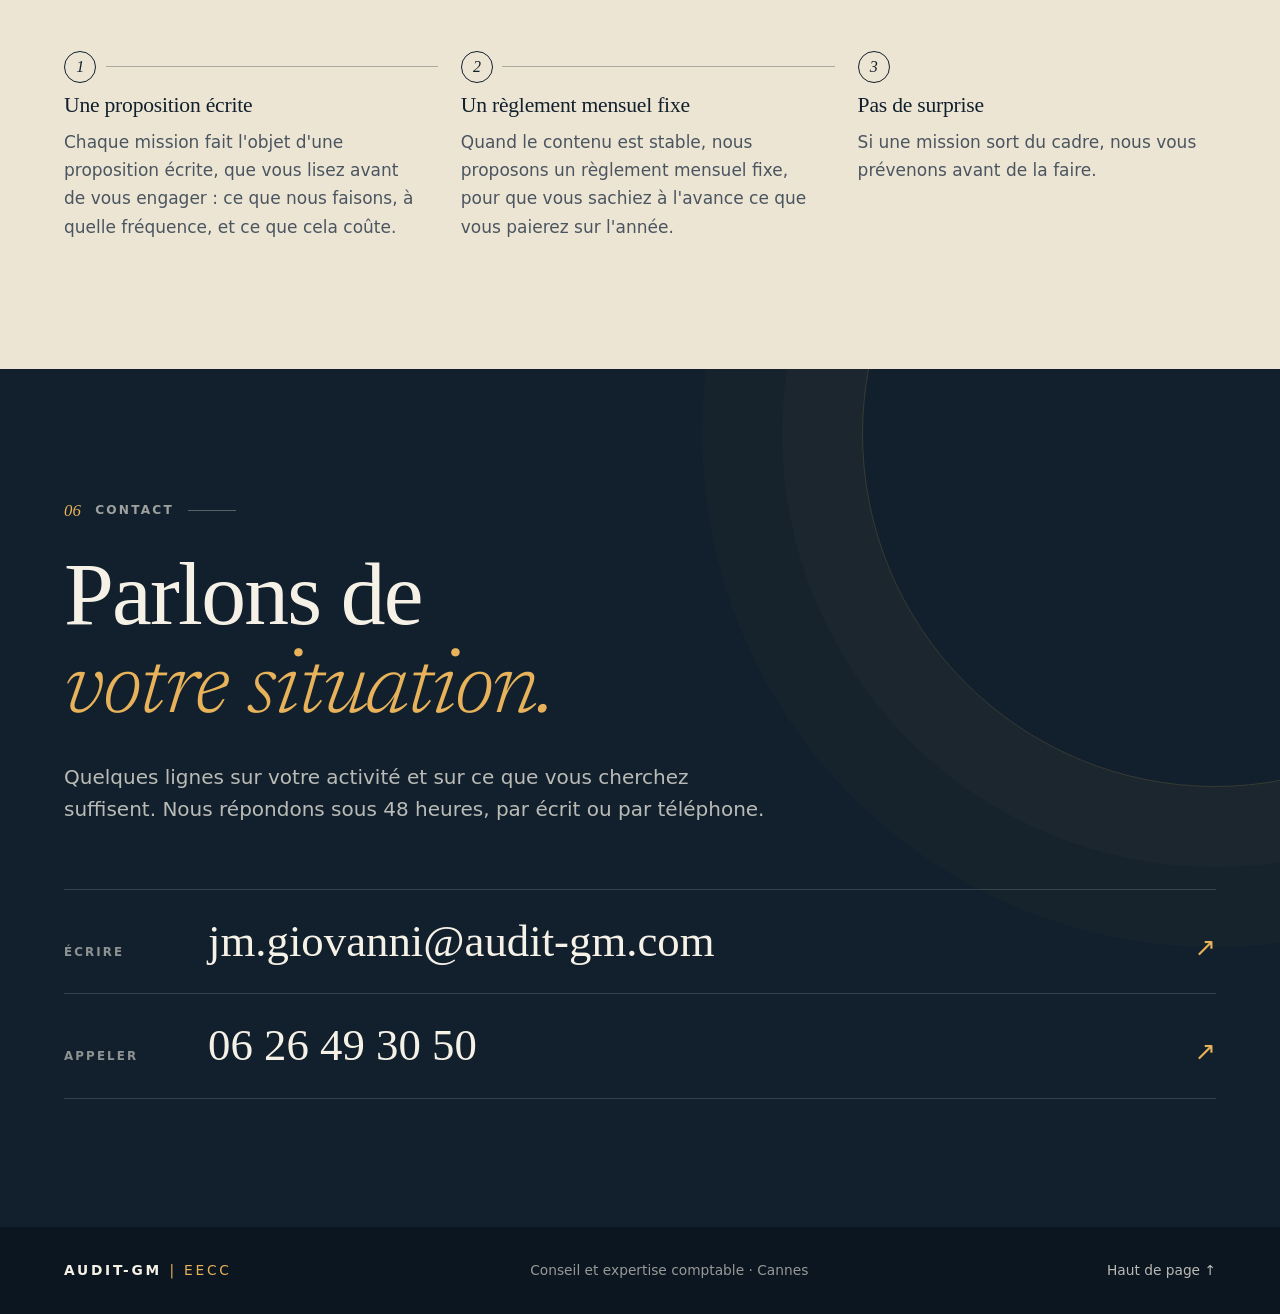
==== commit 41ac24f4: "Refonte visuelle complète du site Direction « grand livre » × littoral : papier ivoire, encre marine" ====
--- a/index.html
+++ b/index.html
@@ -5,109 +5,160 @@
 <meta name="viewport" content="width=device-width, initial-scale=1">
 <title>AUDIT-GM | EECC — Conseil et expertise comptable à Cannes</title>
 <meta name="description" content="Cabinet de conseil et d'expertise comptable à Cannes. Quatre personnes, au service des dirigeants de la frontière italienne au milieu du Var.">
+<meta name="theme-color" content="#11202c">
+<link rel="icon" href="data:image/svg+xml,%3Csvg xmlns='http://www.w3.org/2000/svg' viewBox='0 0 64 64'%3E%3Crect width='64' height='64' rx='10' fill='%2311202c'/%3E%3Ctext x='32' y='43' font-family='Georgia,serif' font-size='30' fill='%23e7b25a' text-anchor='middle'%3EGM%3C/text%3E%3C/svg%3E">
 <link rel="stylesheet" href="style.css">
 </head>
 <body>
 
-<header class="bandeau">
-  <a class="marque" href="#haut" aria-label="AUDIT-GM, retour en haut">AUDIT-GM<span>EECC</span></a>
-  <nav aria-label="Navigation principale">
+<a class="evitement" href="#contenu">Aller au contenu</a>
+
+<header class="bandeau" id="bandeau">
+  <a class="marque" href="#haut" aria-label="AUDIT-GM, retour en haut">
+    <span class="marque-sigle">GM</span>
+    <span class="marque-nom">AUDIT-GM<small>EECC · Cannes</small></span>
+  </a>
+  <button class="menu-bouton" type="button" aria-expanded="false" aria-controls="nav-principale">
+    <span class="menu-trait"></span><span class="sr">Menu</span>
+  </button>
+  <nav id="nav-principale" aria-label="Navigation principale">
     <a href="#conseil">Conseil</a>
+    <a href="#territoire">Territoire</a>
     <a href="#obligations">Comptabilité</a>
-    <a href="#territoire">Territoire</a>
     <a href="#cabinet">Cabinet</a>
     <a href="#honoraires">Honoraires</a>
-    <a class="contact-nav" href="#contact">Contact</a>
+    <a class="nav-contact" href="#contact">Nous écrire <span aria-hidden="true">→</span></a>
   </nav>
 </header>
 
 <main id="haut">
 
-<section class="ouverture">
-  <div class="ouverture-grille">
-    <div class="ouverture-corps">
-      <p class="etiquette-h">Conseil et expertise comptable · Cannes</p>
-      <h1>Nous conseillons les dirigeants.<br>Les comptes en sont la base.</h1>
-      <p class="chapeau">Notre mission principale est le conseil : éclairer vos décisions, avant qu'elles ne coûtent. La tenue des comptes et les obligations sont l'outil qui nous permet de le faire avec des chiffres sûrs.</p>
-      <p class="chapeau-2">Quatre personnes, à Cannes. Des clients de la frontière italienne jusqu'au milieu du Var.</p>
-    </div>
-    <figure class="carte-hero">
-        <svg viewBox="0 0 520 300" class="carte-svg" role="img" aria-labelledby="titre-carte desc-carte">
-          <title id="titre-carte">Le littoral entre Menton et le milieu du Var</title>
-          <desc id="desc-carte">Schéma du littoral avec Menton à l'est, puis Nice, Antibes, Cannes, Saint-Raphaël et Fréjus à l'ouest. Cannes est marquée.</desc>
-          <path class="trait" d="M500 40 C 470 52, 452 62, 430 74 C 410 85, 398 96, 378 100 C 352 106, 338 96, 318 108 C 298 120, 290 140, 266 150 C 244 159, 226 148, 204 160 C 182 172, 176 196, 150 206 C 124 216, 104 204, 78 214 C 58 222, 40 240, 18 246"/>
-          <line class="repere" x1="500" y1="20" x2="500" y2="280"/><text class="legende" x="496" y="276" text-anchor="end">Frontière italienne</text>
-          <line class="repere" x1="24" y1="20" x2="24" y2="280"/><text class="legende" x="30" y="276">Milieu du Var</text>
-          <g class="villes">
-            <circle cx="478" cy="48" r="3"/><text x="482" y="34" text-anchor="end">Menton</text>
-            <circle cx="420" cy="78" r="3"/><text x="414" y="64" text-anchor="end">Nice</text>
-            <circle cx="338" cy="100" r="3"/><text x="338" y="88" text-anchor="middle">Antibes</text>
-            <circle cx="262" cy="151" r="6" class="cannes"/><text x="262" y="180" text-anchor="middle" class="cannes-nom">Cannes</text>
-            <circle cx="150" cy="206" r="3"/><text x="150" y="231" text-anchor="middle">Saint-Raphaël</text>
-            <circle cx="96" cy="213" r="3"/><text x="96" y="196" text-anchor="middle">Fréjus</text>
-          </g>
-        </svg>
-        <figcaption>Notre zone d'intervention. Schéma, pas à l'échelle.</figcaption>
-      </figure>
-  </div>
-</section>
-
-<section class="bloc fond-sombre" id="conseil">
-  <div class="grille">
-    <div class="etiquette"><span class="num">01</span>Notre mission</div>
-    <div class="corps">
-      <h2>Le conseil, c'est ce pour quoi<br>on fait appel à nous.</h2>
+<!-- OUVERTURE -->
+<section class="ouverture" id="contenu">
+  <div class="cadre ouverture-grille">
+    <div class="ouverture-texte">
+      <p class="surtitre"><span class="pastille" aria-hidden="true"></span>Conseil et expertise comptable · Cannes</p>
+      <h1 class="apparition">Nous conseillons les&nbsp;dirigeants. <em>Les comptes en sont la base.</em></h1>
+      <p class="chapeau apparition">Notre mission principale est le conseil : éclairer vos décisions, avant qu'elles ne coûtent. La tenue des comptes et les obligations sont l'outil qui nous permet de le faire avec des chiffres sûrs.</p>
+      <div class="actions apparition">
+        <a class="bouton bouton-plein" href="#contact">Parlons de votre situation</a>
+        <a class="bouton bouton-lien" href="#conseil">Nos missions de conseil <span aria-hidden="true">↓</span></a>
+      </div>
+    </div>
+
+    <figure class="carte apparition">
+      <div class="carte-entete">
+        <span>Zone d'intervention</span>
+        <span class="carte-coord">43°33′ N · 7°01′ E</span>
+      </div>
+      <svg viewBox="0 0 520 320" role="img" aria-labelledby="titre-carte desc-carte">
+        <title id="titre-carte">Le littoral entre Menton et le milieu du Var</title>
+        <desc id="desc-carte">Schéma du littoral avec Menton à l'est, puis Nice, Antibes, Cannes, Saint-Raphaël et Fréjus à l'ouest. Cannes est marquée.</desc>
+        <defs>
+          <pattern id="mer" width="10" height="10" patternUnits="userSpaceOnUse" patternTransform="rotate(35)">
+            <line x1="0" y1="0" x2="0" y2="10" class="mer-hachure"/>
+          </pattern>
+        </defs>
+        <path class="mer" d="M500 40 C 470 52, 452 62, 430 74 C 410 85, 398 96, 378 100 C 352 106, 338 96, 318 108 C 298 120, 290 140, 266 150 C 244 159, 226 148, 204 160 C 182 172, 176 196, 150 206 C 124 216, 104 204, 78 214 C 58 222, 40 240, 18 246 L 18 300 L 500 300 Z"/>
+        <path class="trait" pathLength="1" d="M500 40 C 470 52, 452 62, 430 74 C 410 85, 398 96, 378 100 C 352 106, 338 96, 318 108 C 298 120, 290 140, 266 150 C 244 159, 226 148, 204 160 C 182 172, 176 196, 150 206 C 124 216, 104 204, 78 214 C 58 222, 40 240, 18 246"/>
+        <line class="repere" x1="500" y1="14" x2="500" y2="300"/>
+        <line class="repere" x1="18" y1="14" x2="18" y2="300"/>
+        <text class="legende" x="494" y="292" text-anchor="end">Frontière italienne</text>
+        <text class="legende" x="24" y="292">Milieu du Var</text>
+        <g class="villes">
+          <circle cx="478" cy="48" r="3"/><text x="482" y="34" text-anchor="end">Menton</text>
+          <circle cx="420" cy="78" r="3"/><text x="414" y="64" text-anchor="end">Nice</text>
+          <circle cx="338" cy="100" r="3"/><text x="338" y="88" text-anchor="middle">Antibes</text>
+          <circle cx="150" cy="206" r="3"/><text x="150" y="231" text-anchor="middle">Saint-Raphaël</text>
+          <circle cx="96" cy="213" r="3"/><text x="96" y="196" text-anchor="middle">Fréjus</text>
+          <circle class="onde" cx="262" cy="151" r="6"/>
+          <circle class="cannes" cx="262" cy="151" r="6"/>
+          <text x="262" y="186" text-anchor="middle" class="cannes-nom">Cannes</text>
+        </g>
+      </svg>
+      <figcaption>Schéma, pas à l'échelle.</figcaption>
+    </figure>
+  </div>
+
+  <dl class="cadre registre apparition" aria-label="Le cabinet en bref">
+    <div><dt>Équipe</dt><dd><span class="chiffre">4</span> personnes</dd></div>
+    <div><dt>Cabinet</dt><dd>Cannes</dd></div>
+    <div><dt>Territoire</dt><dd>Menton <span aria-hidden="true">→</span><span class="sr"> à </span> Var</dd></div>
+    <div><dt>Réponse</dt><dd>sous <span class="chiffre">48</span> h</dd></div>
+  </dl>
+</section>
+
+<!-- 01 CONSEIL -->
+<section class="bloc sombre" id="conseil">
+  <div class="cadre">
+    <header class="tete apparition">
+      <p class="rubrique"><span class="num">01</span>Notre mission</p>
+      <h2>Le conseil, c'est ce pour quoi <em>on fait appel à nous.</em></h2>
       <p class="intro">Un dirigeant n'a pas besoin qu'on lui rende des chiffres. Il a besoin de savoir quoi en faire. Nous partons de votre situation réelle, nous la chiffrons, et nous vous disons ce que nous ferions à votre place.</p>
-
-      <ol class="liste-conseil">
-        <li><h3>Rémunération et statut du dirigeant</h3><p>Salaire, dividendes, régime social, choix du statut : ce qui reste réellement dans votre poche, et ce que cela coûte à la société.</p></li>
-        <li><h3>Fiscalité</h3><p>Anticiper l'impôt plutôt que le constater. Choisir les options avant la date limite, pas après.</p></li>
-        <li><h3>Création, structuration et réorganisation</h3><p>Société ou entreprise individuelle, holding, séparation du patrimoine professionnel et privé, passage d'un statut à l'autre.</p></li>
-        <li><h3>Financement et trésorerie</h3><p>Préparer un dossier de banque qui tient la route, mesurer la capacité d'endettement, prévoir les creux de trésorerie.</p></li>
-        <li><h3>Pilotage de l'activité</h3><p>Des indicateurs choisis avec vous, lus ensemble : marge, point mort, besoin en fonds de roulement, seuils à ne pas dépasser.</p></li>
-        <li><h3>Transmission et cession</h3><p>Préparer la vente ou la transmission de l'entreprise, évaluer, organiser la sortie du dirigeant.</p></li>
-      </ol>
-    </div>
-  </div>
-</section>
-
-<section class="bloc fond-gris" id="territoire">
-  <div class="grille">
-    <div class="etiquette"><span class="num">02</span>Territoire</div>
-    <div class="corps deux">
-      <div>
-        <h2>De la frontière italienne<br>au milieu du Var.</h2>
-      </div>
-      <div>
-        <p>Notre cabinet est à Cannes. Nous accompagnons des entreprises de Menton jusqu'au milieu du Var : nous pouvons nous voir, passer chez vous, et nous connaissons le tissu local.</p>
-        <p>Artisans, commerçants, professions libérales, sociétés de services, structures patrimoniales : nous n'avons pas de client type, nous avons une région.</p>
-      </div>
-    </div>
-  </div>
-</section>
-
-<section class="bloc" id="obligations">
-  <div class="grille">
-    <div class="etiquette"><span class="num">03</span>Comptabilité<br>et obligations</div>
-    <div class="corps">
-      <h2>Des comptes fiables,<br>pour décider sur du solide.</h2>
+    </header>
+
+    <ol class="missions">
+      <li class="apparition"><h3>Rémunération et statut du dirigeant</h3><p>Salaire, dividendes, régime social, choix du statut : ce qui reste réellement dans votre poche, et ce que cela coûte à la société.</p></li>
+      <li class="apparition"><h3>Fiscalité</h3><p>Anticiper l'impôt plutôt que le constater. Choisir les options avant la date limite, pas après.</p></li>
+      <li class="apparition"><h3>Création, structuration et réorganisation</h3><p>Société ou entreprise individuelle, holding, séparation du patrimoine professionnel et privé, passage d'un statut à l'autre.</p></li>
+      <li class="apparition"><h3>Financement et trésorerie</h3><p>Préparer un dossier de banque qui tient la route, mesurer la capacité d'endettement, prévoir les creux de trésorerie.</p></li>
+      <li class="apparition"><h3>Pilotage de l'activité</h3><p>Des indicateurs choisis avec vous, lus ensemble : marge, point mort, besoin en fonds de roulement, seuils à ne pas dépasser.</p></li>
+      <li class="apparition"><h3>Transmission et cession</h3><p>Préparer la vente ou la transmission de l'entreprise, évaluer, organiser la sortie du dirigeant.</p></li>
+    </ol>
+  </div>
+</section>
+
+<!-- 02 TERRITOIRE -->
+<section class="bloc" id="territoire">
+  <div class="cadre deux">
+    <header class="tete apparition">
+      <p class="rubrique"><span class="num">02</span>Territoire</p>
+      <h2>De la frontière italienne <em>au milieu du Var.</em></h2>
+    </header>
+    <div class="texte apparition">
+      <p>Notre cabinet est à Cannes. Nous accompagnons des entreprises de Menton jusqu'au milieu du Var : nous pouvons nous voir, passer chez vous, et nous connaissons le tissu local.</p>
+      <p>Artisans, commerçants, professions libérales, sociétés de services, structures patrimoniales : nous n'avons pas de client type, nous avons une région.</p>
+    </div>
+  </div>
+  <div class="cadre">
+    <ol class="itineraire apparition" aria-label="Villes de notre zone, d'est en ouest">
+      <li>Menton</li><li>Nice</li><li>Antibes</li><li class="ici">Cannes</li><li>Saint-Raphaël</li><li>Fréjus</li><li>Var</li>
+    </ol>
+  </div>
+</section>
+
+<!-- 03 COMPTABILITÉ -->
+<section class="bloc papier" id="obligations">
+  <div class="cadre">
+    <header class="tete apparition">
+      <p class="rubrique"><span class="num">03</span>Comptabilité et obligations</p>
+      <h2>Des comptes fiables, <em>pour décider sur du solide.</em></h2>
       <p class="intro">Nous assurons l'ensemble des obligations de l'entreprise. Elles ne sont pas une fin : elles alimentent le conseil.</p>
-      <dl class="definitions">
-        <div><dt>Comptes annuels</dt><dd>Bilan, compte de résultat, annexe, expliqués avant signature.</dd></div>
-        <div><dt>Déclarations fiscales</dt><dd>TVA, impôt sur les sociétés, liasse fiscale, avec un calendrier suivi.</dd></div>
-        <div><dt>Paie et social</dt><dd>Bulletins, déclarations mensuelles, embauches et départs.</dd></div>
-        <div><dt>Juridique annuel</dt><dd>Assemblée générale d'approbation des comptes, rédigée, signée, archivée, avec l'historique de vos décisions.</dd></div>
+    </header>
+
+    <div class="livre apparition">
+      <div class="livre-entete" aria-hidden="true"><span>Poste</span><span>Ce que nous faisons</span></div>
+      <dl>
+        <div><dt><span class="ref">A</span>Comptes annuels</dt><dd>Bilan, compte de résultat, annexe, expliqués avant signature.</dd></div>
+        <div><dt><span class="ref">B</span>Déclarations fiscales</dt><dd>TVA, impôt sur les sociétés, liasse fiscale, avec un calendrier suivi.</dd></div>
+        <div><dt><span class="ref">C</span>Paie et social</dt><dd>Bulletins, déclarations mensuelles, embauches et départs.</dd></div>
+        <div><dt><span class="ref">D</span>Juridique annuel</dt><dd>Assemblée générale d'approbation des comptes, rédigée, signée, archivée, avec l'historique de vos décisions.</dd></div>
       </dl>
-    </div>
-  </div>
-</section>
-
+      <p class="livre-total"><span>Résultat</span><span>Des chiffres sûrs pour le conseil</span></p>
+    </div>
+  </div>
+</section>
+
+<!-- 04 CABINET -->
 <section class="bloc" id="cabinet">
-  <div class="grille">
-    <div class="etiquette"><span class="num">04</span>Le cabinet</div>
-    <div class="corps">
-      <h2>Quatre personnes.<br>Un choix.</h2>
-      <div class="deux-colonnes-texte">
+  <div class="cadre cabinet">
+    <p class="grand-chiffre apparition" aria-hidden="true">4</p>
+    <div>
+      <header class="tete apparition">
+        <p class="rubrique"><span class="num">04</span>Le cabinet</p>
+        <h2>Quatre personnes. <em>Un choix.</em></h2>
+      </header>
+      <div class="colonnes apparition">
         <p>Nous sommes un cabinet à taille humaine : quatre personnes, un expert-comptable, une équipe qui se parle tous les jours. Quand vous appelez, la personne qui décroche connaît votre dossier, ou sait tout de suite qui le connaît.</p>
         <p>Cela change la manière de conseiller. Pas de dossier qui passe de main en main, pas de question qui attend le retour d'un collègue. Nous préférons suivre moins de dossiers, et les suivre bien.</p>
       </div>
@@ -115,31 +166,32 @@
   </div>
 </section>
 
-<section class="bloc fond-gris" id="honoraires">
-  <div class="grille">
-    <div class="etiquette"><span class="num">05</span>Honoraires</div>
-    <div class="corps deux">
-      <div>
-        <h2>Un prix annoncé<br>avant de commencer.</h2>
-      </div>
-      <div>
-        <p>Chaque mission fait l'objet d'une proposition écrite, que vous lisez avant de vous engager : ce que nous faisons, à quelle fréquence, et ce que cela coûte.</p>
-        <p>Quand le contenu est stable, nous proposons un règlement mensuel fixe, pour que vous sachiez à l'avance ce que vous paierez sur l'année. Si une mission sort du cadre, nous vous prévenons avant de la faire.</p>
-      </div>
-    </div>
-  </div>
-</section>
-
-<section class="bloc fond-sombre" id="contact">
-  <div class="grille">
-    <div class="etiquette"><span class="num">06</span>Contact</div>
-    <div class="corps">
-      <h2>Parlons de votre situation.</h2>
+<!-- 05 HONORAIRES -->
+<section class="bloc papier" id="honoraires">
+  <div class="cadre">
+    <header class="tete apparition">
+      <p class="rubrique"><span class="num">05</span>Honoraires</p>
+      <h2>Un prix annoncé <em>avant de commencer.</em></h2>
+    </header>
+    <ol class="etapes">
+      <li class="apparition"><h3>Une proposition écrite</h3><p>Chaque mission fait l'objet d'une proposition écrite, que vous lisez avant de vous engager : ce que nous faisons, à quelle fréquence, et ce que cela coûte.</p></li>
+      <li class="apparition"><h3>Un règlement mensuel fixe</h3><p>Quand le contenu est stable, nous proposons un règlement mensuel fixe, pour que vous sachiez à l'avance ce que vous paierez sur l'année.</p></li>
+      <li class="apparition"><h3>Pas de surprise</h3><p>Si une mission sort du cadre, nous vous prévenons avant de la faire.</p></li>
+    </ol>
+  </div>
+</section>
+
+<!-- 06 CONTACT -->
+<section class="bloc sombre contact" id="contact">
+  <div class="cadre">
+    <header class="tete apparition">
+      <p class="rubrique"><span class="num">06</span>Contact</p>
+      <h2 class="contact-titre">Parlons de <em>votre situation.</em></h2>
       <p class="intro">Quelques lignes sur votre activité et sur ce que vous cherchez suffisent. Nous répondons sous 48 heures, par écrit ou par téléphone.</p>
-      <div class="contact-liens">
-        <a href="mailto:jm.giovanni@audit-gm.com">jm.giovanni@audit-gm.com</a>
-        <a href="tel:+33626493050">06 26 49 30 50</a>
-      </div>
+    </header>
+    <div class="contact-liens apparition">
+      <a href="mailto:jm.giovanni@audit-gm.com"><span class="contact-type">Écrire</span><span class="contact-valeur">jm.giovanni@audit-gm.com</span><span class="fleche" aria-hidden="true">↗</span></a>
+      <a href="tel:+33626493050"><span class="contact-type">Appeler</span><span class="contact-valeur">06 26 49 30 50</span><span class="fleche" aria-hidden="true">↗</span></a>
     </div>
   </div>
 </section>
@@ -147,11 +199,42 @@
 </main>
 
 <footer class="pied">
-  <div class="grille">
-    <p><strong>AUDIT-GM | EECC</strong></p>
+  <div class="cadre pied-grille">
+    <p class="pied-marque">AUDIT-GM <span>| EECC</span></p>
     <p>Conseil et expertise comptable · Cannes</p>
+    <a href="#haut">Haut de page ↑</a>
   </div>
 </footer>
 
+<script>
+(function(){
+  var doc=document.documentElement;
+  doc.classList.add('js');
+
+  // menu mobile
+  var bouton=document.querySelector('.menu-bouton');
+  var bandeau=document.getElementById('bandeau');
+  function fermer(){bandeau.classList.remove('ouvert');bouton.setAttribute('aria-expanded','false');}
+  bouton.addEventListener('click',function(){
+    var ouvert=bandeau.classList.toggle('ouvert');
+    bouton.setAttribute('aria-expanded',ouvert?'true':'false');
+  });
+  document.querySelectorAll('#nav-principale a').forEach(function(a){a.addEventListener('click',fermer);});
+  document.addEventListener('keydown',function(e){if(e.key==='Escape')fermer();});
+
+  // bandeau compact au défilement
+  function surDefilement(){bandeau.classList.toggle('compact',window.scrollY>24);}
+  surDefilement();
+  window.addEventListener('scroll',surDefilement,{passive:true});
+
+  // apparitions
+  var elements=document.querySelectorAll('.apparition');
+  if(!('IntersectionObserver' in window)){elements.forEach(function(el){el.classList.add('vu');});return;}
+  var obs=new IntersectionObserver(function(entrees){
+    entrees.forEach(function(e){if(e.isIntersecting){e.target.classList.add('vu');obs.unobserve(e.target);}});
+  },{rootMargin:'0px 0px -8% 0px',threshold:.08});
+  elements.forEach(function(el){obs.observe(el);});
+})();
+</script>
 </body>
 </html>
--- a/style.css
+++ b/style.css
@@ -1,113 +1,275 @@
 @import url('fonts-local.css');
 
+/* ------------------------------------------------------------------
+   AUDIT-GM | EECC
+   Registre « grand livre » × littoral : papier ivoire, encre marine,
+   ocre de la Riviera. Filets doubles comme sous un total comptable.
+------------------------------------------------------------------- */
+
 :root{
-  --blanc:#fbfbf9;
-  --gris:#f0f0ec;
-  --encre:#101418;
-  --encre-douce:#505860;
-  --nuit:#0f1b2b;
-  --laiton:#b08a3e;
-  --laiton-clair:#d8b86c;
-  --filet:#d5d6d0;
+  --papier:#f6f1e7;
+  --papier-2:#ede5d4;
+  --encre:#11202c;
+  --encre-2:#4a5560;
+  --nuit:#11202c;
+  --nuit-2:#182b3a;
+  --ocre:#a8481f;          /* texte sur papier (contraste AA) */
+  --ocre-vif:#c9622f;
+  --or:#e7b25a;            /* accent sur fond sombre */
+  --filet:#d9cfbb;
+  --filet-sombre:rgba(246,241,231,.16);
   --serif:'Newsreader', Georgia, 'Times New Roman', serif;
   --sans:'Instrument Sans', system-ui, -apple-system, 'Segoe UI', sans-serif;
-  --marge:clamp(1.25rem, 5vw, 4.5rem);
-}
+  --marge:clamp(1rem, 5vw, 4.5rem);
+  --largeur:82rem;
+  --ease:cubic-bezier(.2,.7,.2,1);
+}
+
 *{box-sizing:border-box}
-html{scroll-behavior:smooth;-webkit-text-size-adjust:100%}
-body{margin:0;background:var(--blanc);color:var(--encre);font-family:var(--sans);font-size:1.0625rem;line-height:1.65}
+html{scroll-behavior:smooth;scroll-padding-top:5.5rem;-webkit-text-size-adjust:100%}
+body{margin:0;background:var(--papier);color:var(--encre);font-family:var(--sans);font-size:1.0625rem;line-height:1.65;-webkit-font-smoothing:antialiased;overflow-x:hidden}
 a{color:inherit}
-p{margin:0 0 1.1rem;max-width:60ch}
-:focus-visible{outline:2px solid var(--laiton);outline-offset:3px}
-@media (prefers-reduced-motion:reduce){html{scroll-behavior:auto}}
-
-/* bandeau */
-.bandeau{display:flex;justify-content:space-between;align-items:center;gap:2rem;padding:1.1rem var(--marge);background:var(--nuit);color:#fff;position:sticky;top:0;z-index:5}
-.marque{text-decoration:none;font-family:var(--sans);font-weight:600;letter-spacing:.2em;font-size:1rem;display:flex;align-items:baseline;gap:.9rem}
-.marque span{font-weight:400;letter-spacing:.2em;font-size:.72rem;color:var(--laiton-clair);border-left:1px solid rgba(255,255,255,.3);padding-left:.9rem}
-.bandeau nav{display:flex;gap:1.8rem;align-items:center;font-size:.9rem}
-.bandeau nav a{text-decoration:none;color:rgba(255,255,255,.78);padding:.2rem 0;border-bottom:1px solid transparent}
-.bandeau nav a:hover{color:#fff;border-bottom-color:var(--laiton-clair)}
-.bandeau nav .contact-nav{color:var(--nuit);background:var(--laiton-clair);padding:.5rem 1rem;border-bottom:none}
-.bandeau nav .contact-nav:hover{background:#fff;color:var(--nuit)}
-
-/* grille de rapport : colonne d'étiquette + corps */
-.grille{display:grid;grid-template-columns:minmax(9rem,1fr) minmax(0,4fr);gap:clamp(1.5rem,4vw,4rem);max-width:84rem;margin:0 auto}
-.etiquette{font-size:.78rem;letter-spacing:.14em;text-transform:uppercase;font-weight:600;color:var(--encre-douce);line-height:1.5;padding-top:.55rem;border-top:2px solid currentColor;align-self:start}
-.num{display:block;font-family:var(--serif);font-size:1.8rem;letter-spacing:0;font-weight:400;margin-bottom:.4rem;color:var(--laiton)}
-.fond-sombre{background:var(--nuit);color:#f1f2f0}
-.fond-sombre .etiquette{color:rgba(255,255,255,.65)}
-.fond-sombre .num{color:var(--laiton-clair)}
-.fond-gris{background:var(--gris)}
-.bloc{padding:clamp(3.5rem,8vw,7rem) var(--marge)}
-
-h1,h2,h3{font-family:var(--serif);font-weight:500;margin:0;letter-spacing:-.015em}
-h2{font-size:clamp(1.9rem,3.8vw,3rem);line-height:1.12;margin-bottom:1.8rem}
-h3{font-size:1.25rem;line-height:1.25;margin-bottom:.5rem}
-.intro{font-size:1.2rem;max-width:56ch;margin-bottom:2.5rem}
-
-/* ouverture */
-.ouverture{padding:clamp(3.5rem,9vw,8rem) var(--marge) clamp(3rem,7vw,6rem);border-bottom:1px solid var(--filet)}
-h1{font-size:clamp(2.2rem,5.6vw,4.6rem);line-height:1.06;font-weight:500;margin-bottom:2.2rem;letter-spacing:-.025em}
-.chapeau{font-size:1.3rem;line-height:1.55;max-width:50ch;margin-bottom:1.2rem}
-.chapeau-2{color:var(--encre-douce)}
-
-/* liste du conseil */
-.liste-conseil{list-style:none;margin:0;padding:0;counter-reset:c;display:grid;grid-template-columns:repeat(2,minmax(0,1fr));gap:0 clamp(1.5rem,4vw,4rem)}
-.liste-conseil li{counter-increment:c;padding:1.5rem 0 1.6rem;border-top:1px solid rgba(255,255,255,.22);position:relative}
-.liste-conseil li::before{content:counter(c,decimal-leading-zero);font-size:.75rem;letter-spacing:.14em;color:var(--laiton-clair);font-weight:600;display:block;margin-bottom:.5rem}
-.liste-conseil p{color:rgba(255,255,255,.78);margin:0}
-
-/* définitions */
-.definitions{margin:0;border-top:1px solid var(--encre)}
-.definitions>div{display:grid;grid-template-columns:minmax(10rem,1fr) minmax(0,2.4fr);gap:2rem;padding:1.25rem 0;border-bottom:1px solid var(--filet)}
-.definitions dt{font-family:var(--serif);font-size:1.2rem;font-weight:500}
-.definitions dd{margin:0;color:var(--encre-douce)}
-
-/* deux colonnes */
-.corps.deux{display:grid;grid-template-columns:minmax(0,1.1fr) minmax(0,1fr);gap:clamp(1.5rem,5vw,5rem);align-items:start}
-.deux-colonnes-texte{display:grid;grid-template-columns:1fr 1fr;gap:clamp(1.5rem,4vw,4rem)}
-.deux-colonnes-texte p{max-width:none}
-
-/* ouverture avec carte */
-.ouverture-grille{display:grid;grid-template-columns:minmax(0,1.15fr) minmax(0,1fr);gap:clamp(2rem,5vw,5rem);align-items:center;max-width:84rem;margin:0 auto}
-.etiquette-h{font-size:.78rem;letter-spacing:.14em;text-transform:uppercase;font-weight:600;color:var(--encre-douce);margin:0 0 1.6rem;padding-top:.6rem;border-top:2px solid currentColor;display:inline-block}
-.ouverture h1{font-size:clamp(2.1rem,4.6vw,4rem)}
-.carte-hero{margin:0;background:var(--nuit);padding:1.4rem 1.4rem 1rem;color:#fff}
-.carte-hero svg{width:100%;height:auto;display:block}
-.carte-hero .trait{stroke:var(--laiton-clair);stroke-width:2.6}
-.carte-hero .villes circle{fill:#fff}
-.carte-hero .villes .cannes{fill:var(--laiton-clair)}
-.carte-hero .villes text{fill:rgba(255,255,255,.8);font-size:12px}
-.carte-hero .villes .cannes-nom{fill:#fff;font-size:20px}
-.carte-hero .repere{stroke:rgba(255,255,255,.28);stroke-dasharray:3 4}
-.carte-hero .legende{font-family:var(--sans);font-size:10.5px;letter-spacing:.1em;text-transform:uppercase;fill:rgba(255,255,255,.55)}
-.carte-hero figcaption{font-size:.78rem;color:rgba(255,255,255,.6);margin-top:.5rem}
+p{margin:0 0 1.1rem;max-width:62ch}
+::selection{background:var(--or);color:var(--nuit)}
+:focus-visible{outline:2px solid var(--ocre-vif);outline-offset:3px;border-radius:2px}
+.sr{position:absolute;width:1px;height:1px;overflow:hidden;clip:rect(0 0 0 0);white-space:nowrap}
+.evitement{position:absolute;left:1rem;top:-4rem;background:var(--nuit);color:var(--papier);padding:.6rem 1rem;z-index:20;text-decoration:none}
+.evitement:focus{top:1rem}
+
+.cadre{max-width:var(--largeur);margin:0 auto;padding:0 var(--marge)}
+
+h1,h2,h3{font-family:var(--serif);font-weight:400;margin:0;letter-spacing:-.02em;text-wrap:balance}
+h1 em,h2 em{font-style:italic;font-weight:300;color:var(--ocre)}
+.sombre h2 em{color:var(--or)}
+h2{font-size:clamp(2.1rem,4.6vw,3.9rem);line-height:1.04;margin-bottom:1.6rem}
+h3{font-size:1.35rem;line-height:1.22;font-weight:500;margin-bottom:.6rem;letter-spacing:-.01em}
+.intro{font-size:clamp(1.1rem,1.6vw,1.25rem);line-height:1.6;max-width:56ch;color:var(--encre-2)}
+.sombre .intro{color:rgba(246,241,231,.74)}
+
+/* rubrique : numéro de section façon référence de compte */
+.rubrique{display:flex;align-items:center;gap:.9rem;font-size:.76rem;letter-spacing:.18em;text-transform:uppercase;font-weight:600;color:var(--encre-2);margin-bottom:1.6rem}
+.rubrique::after{content:"";flex:0 0 3rem;height:1px;background:currentColor;opacity:.5}
+.num{font-family:var(--serif);font-style:italic;font-size:1.05rem;letter-spacing:0;text-transform:none;font-weight:400;color:var(--ocre)}
+.sombre .rubrique{color:rgba(246,241,231,.62)}
+.sombre .num{color:var(--or)}
+
+/* ------------------------------------------------------------------ bandeau */
+.bandeau{position:sticky;top:0;z-index:10;display:flex;justify-content:space-between;align-items:center;gap:2rem;padding:1.15rem var(--marge);background:rgba(246,241,231,.86);-webkit-backdrop-filter:blur(12px) saturate(1.2);backdrop-filter:blur(12px) saturate(1.2);border-bottom:1px solid transparent;transition:padding .3s var(--ease),border-color .3s}
+.bandeau.compact{padding-top:.7rem;padding-bottom:.7rem;border-bottom-color:var(--filet)}
+.marque{display:flex;align-items:center;gap:.8rem;text-decoration:none}
+.marque-sigle{display:grid;place-items:center;width:2.4rem;height:2.4rem;background:var(--nuit);color:var(--or);font-family:var(--serif);font-size:1.05rem;letter-spacing:.02em;border-radius:3px}
+.marque-nom{display:flex;flex-direction:column;font-weight:600;letter-spacing:.2em;font-size:.95rem;line-height:1.2}
+.marque-nom small{font-weight:500;font-size:.66rem;letter-spacing:.2em;color:var(--encre-2);text-transform:uppercase}
+.bandeau nav{display:flex;gap:2rem;align-items:center;font-size:.92rem}
+.bandeau nav a{text-decoration:none;color:var(--encre-2);position:relative;padding:.3rem 0;transition:color .2s}
+.bandeau nav a:not(.nav-contact)::after{content:"";position:absolute;left:0;right:0;bottom:0;height:1px;background:var(--ocre);transform:scaleX(0);transform-origin:right;transition:transform .35s var(--ease)}
+.bandeau nav a:hover{color:var(--encre)}
+.bandeau nav a:hover::after{transform:scaleX(1);transform-origin:left}
+.bandeau nav .nav-contact{color:var(--papier);background:var(--nuit);padding:.6rem 1.1rem;border-radius:999px;font-weight:500;transition:background .2s}
+.bandeau nav .nav-contact:hover{background:var(--ocre);color:#fff}
+.menu-bouton{display:none}
+
+/* ------------------------------------------------------------------ ouverture */
+.ouverture{position:relative;padding:clamp(2.5rem,7vw,6rem) 0 clamp(3rem,6vw,5rem);overflow:hidden}
+.ouverture::before{ /* lignes de registre en filigrane */
+  content:"";position:absolute;inset:0;z-index:-1;pointer-events:none;
+  background:repeating-linear-gradient(to bottom,transparent 0 39px,rgba(17,32,44,.05) 39px 40px);
+  -webkit-mask-image:linear-gradient(to bottom,#000 30%,transparent 95%);mask-image:linear-gradient(to bottom,#000 30%,transparent 95%)}
+.ouverture-grille{display:grid;grid-template-columns:minmax(0,1.15fr) minmax(0,1fr);gap:clamp(2rem,5vw,5rem);align-items:center}
+.surtitre{display:inline-flex;align-items:center;gap:.7rem;font-size:.78rem;letter-spacing:.18em;text-transform:uppercase;font-weight:600;color:var(--encre-2);margin-bottom:2rem}
+.pastille{width:.55rem;height:.55rem;border-radius:50%;background:var(--ocre-vif);box-shadow:0 0 0 4px rgba(201,98,47,.18)}
+h1{font-size:clamp(2.6rem,6.2vw,5.6rem);line-height:.98;letter-spacing:-.035em;margin-bottom:2rem}
+h1 em{display:block;margin-top:.12em}
+.chapeau{font-size:clamp(1.12rem,1.6vw,1.3rem);line-height:1.6;max-width:48ch;color:var(--encre-2);margin-bottom:2.2rem}
+.actions{display:flex;flex-wrap:wrap;align-items:center;gap:1rem 1.8rem}
+.bouton{display:inline-flex;align-items:center;gap:.6rem;text-decoration:none;font-weight:500;font-size:1rem;transition:background .2s,color .2s,transform .2s}
+.bouton-plein{background:var(--ocre);color:#fff;padding:.95rem 1.5rem;border-radius:999px}
+.bouton-plein:hover{background:var(--nuit);transform:translateY(-1px)}
+.bouton-lien{color:var(--encre);padding:.3rem 0;border-bottom:1px solid var(--encre)}
+.bouton-lien:hover{color:var(--ocre);border-bottom-color:var(--ocre)}
 
 /* carte */
-.cote-figure{margin:0;background:var(--blanc);border:1px solid var(--filet);padding:1.2rem 1.2rem .8rem}
-.cote-figure svg{width:100%;height:auto;display:block}
-.trait{fill:none;stroke:var(--nuit);stroke-width:2;stroke-linecap:round}
-.villes circle{fill:var(--nuit)}
-.villes text{font-family:var(--sans);font-size:11.5px;fill:var(--encre-douce)}
-.villes .cannes{fill:var(--laiton)}
-.villes .cannes-nom{font-family:var(--serif);font-size:19px;fill:var(--encre);font-weight:500}
-.cote-figure figcaption{font-size:.78rem;color:var(--encre-douce);margin-top:.4rem}
-
-/* contact */
-.contact-liens{display:flex;flex-wrap:wrap;gap:1rem 3rem;font-family:var(--serif)}
-.contact-liens a{font-size:clamp(1.4rem,3vw,2.2rem);text-decoration:none;border-bottom:1px solid var(--laiton-clair);padding-bottom:.15rem}
-.contact-liens a:hover{color:var(--laiton-clair)}
+.carte{margin:0;background:var(--nuit);color:var(--papier);padding:1.1rem 1.3rem 1rem;border-radius:4px;box-shadow:0 30px 60px -30px rgba(17,32,44,.55),0 0 0 1px rgba(17,32,44,.08);position:relative}
+.carte-entete{display:flex;justify-content:space-between;gap:1rem;font-size:.7rem;letter-spacing:.16em;text-transform:uppercase;color:rgba(246,241,231,.6);padding-bottom:.8rem;border-bottom:1px solid var(--filet-sombre);margin-bottom:.6rem}
+.carte-coord{font-variant-numeric:tabular-nums;letter-spacing:.08em}
+.carte svg{width:100%;height:auto;display:block;overflow:visible}
+.carte .mer{fill:url(#mer)}
+.carte .mer-hachure{stroke:rgba(231,178,90,.16);stroke-width:1}
+.carte .trait{fill:none;stroke:var(--or);stroke-width:2.6;stroke-linecap:round;stroke-dasharray:1;stroke-dashoffset:0}
+.carte .repere{stroke:rgba(246,241,231,.25);stroke-dasharray:2 5}
+.carte .legende{font-family:var(--sans);font-size:10px;letter-spacing:.12em;text-transform:uppercase;fill:rgba(246,241,231,.5)}
+.carte .villes circle{fill:var(--papier)}
+.carte .villes text{font-family:var(--sans);font-size:12px;fill:rgba(246,241,231,.78)}
+.carte .villes .cannes{fill:var(--or)}
+.carte .villes .onde{fill:none;stroke:var(--or);stroke-width:1.5;transform-origin:262px 151px;transform-box:view-box}
+.carte .villes .cannes-nom{font-family:var(--serif);font-style:italic;font-size:22px;fill:#fff}
+.carte figcaption{font-size:.74rem;color:rgba(246,241,231,.5);margin-top:.4rem}
+
+/* registre : chiffres-clés, filet double comme sous un total */
+.registre{display:grid;grid-template-columns:repeat(4,minmax(0,1fr));margin-top:clamp(3rem,6vw,5rem);margin-bottom:0}
+.registre>div{padding:1.1rem 1.4rem 1.2rem;border-top:1px solid var(--encre);border-bottom:3px double var(--encre)}
+.registre>div+div{border-left:1px solid var(--filet)}
+.registre>div:first-child{padding-left:0}
+.registre dt{font-size:.72rem;letter-spacing:.18em;text-transform:uppercase;font-weight:600;color:var(--encre-2);margin-bottom:.35rem}
+.registre dd{margin:0;font-family:var(--serif);font-size:clamp(1.3rem,2.2vw,1.75rem);line-height:1.2}
+.chiffre{font-variant-numeric:lining-nums tabular-nums;color:var(--ocre)}
+
+/* ------------------------------------------------------------------ blocs */
+.bloc{padding:clamp(4.5rem,10vw,8.5rem) 0}
+.sombre{background:var(--nuit);color:var(--papier)}
+.papier{background:var(--papier-2)}
+.tete{max-width:52rem;margin-bottom:clamp(2.5rem,5vw,4rem)}
+
+/* 01 conseil */
+.missions{list-style:none;margin:0;padding:0;counter-reset:m;display:grid;grid-template-columns:repeat(3,minmax(0,1fr));border-top:1px solid var(--filet-sombre)}
+.missions li{counter-increment:m;position:relative;padding:2rem clamp(1.2rem,2.4vw,2.2rem) 2.4rem;border-bottom:1px solid var(--filet-sombre);transition:background .35s var(--ease)}
+.missions li:not(:nth-child(3n+1)){border-left:1px solid var(--filet-sombre)}
+.missions li::before{content:counter(m,decimal-leading-zero);display:block;font-family:var(--serif);font-style:italic;font-size:2.6rem;line-height:1;color:var(--or);margin-bottom:1.6rem;transition:transform .35s var(--ease)}
+.missions li::after{content:"";position:absolute;left:0;top:-1px;height:2px;width:100%;background:var(--or);transform:scaleX(0);transform-origin:left;transition:transform .5s var(--ease)}
+.missions li:hover{background:var(--nuit-2)}
+.missions li:hover::after{transform:scaleX(1)}
+.missions li:hover::before{transform:translateX(.3rem)}
+.missions p{color:rgba(246,241,231,.72);margin:0;font-size:1rem}
+
+/* 02 territoire */
+.deux{display:grid;grid-template-columns:minmax(0,1.1fr) minmax(0,1fr);gap:clamp(1.5rem,5vw,5rem);align-items:end}
+.deux .tete{margin-bottom:0}
+.texte p:last-child{margin-bottom:0}
+.itineraire{list-style:none;margin:clamp(3rem,6vw,4.5rem) 0 0;padding:0;display:grid;grid-template-columns:repeat(7,minmax(0,1fr));position:relative}
+.itineraire::before{content:"";position:absolute;left:0;right:0;top:.45rem;height:1px;background:var(--encre);opacity:.35}
+.itineraire li{position:relative;padding-top:1.6rem;font-size:.9rem;color:var(--encre-2)}
+.itineraire li::before{content:"";position:absolute;left:0;top:.15rem;width:.6rem;height:.6rem;border-radius:50%;background:var(--papier);border:1.5px solid var(--encre)}
+.itineraire li.ici{color:var(--encre);font-family:var(--serif);font-style:italic;font-size:1.35rem;line-height:1.1}
+.itineraire li.ici::before{background:var(--ocre-vif);border-color:var(--ocre-vif);width:.9rem;height:.9rem;top:0;box-shadow:0 0 0 6px rgba(201,98,47,.18)}
+.itineraire li:last-child{color:var(--encre-2);font-style:italic}
+
+/* 03 comptabilité : page de grand livre */
+.livre{background:var(--papier);border:1px solid var(--filet);padding:clamp(1.2rem,3vw,2.6rem) clamp(1.2rem,3.5vw,3rem);box-shadow:0 1px 0 var(--filet),0 24px 50px -36px rgba(17,32,44,.35);
+  background-image:linear-gradient(to right,transparent calc(clamp(4rem,30%,22rem) - 1px),rgba(168,72,31,.22) calc(clamp(4rem,30%,22rem) - 1px) clamp(4rem,30%,22rem),transparent clamp(4rem,30%,22rem))}
+.livre-entete,.livre dl>div,.livre-total{display:grid;grid-template-columns:clamp(4rem,30%,22rem) minmax(0,1fr);column-gap:clamp(1rem,3vw,2.5rem)}
+.livre-entete{font-size:.7rem;letter-spacing:.18em;text-transform:uppercase;font-weight:600;color:var(--encre-2);padding-bottom:.8rem;border-bottom:1px solid var(--encre)}
+.livre dl{margin:0}
+.livre dl>div{padding:1.35rem 0;border-bottom:1px solid var(--filet);transition:background .25s}
+.livre dl>div:hover{background:rgba(231,178,90,.1)}
+.livre dt{font-family:var(--serif);font-size:1.3rem;font-weight:500;line-height:1.25;display:flex;gap:.8rem;align-items:baseline;padding-right:1rem}
+.ref{font-family:var(--sans);font-size:.7rem;font-weight:600;letter-spacing:.1em;color:var(--ocre);flex:none}
+.livre dd{margin:0;color:var(--encre-2)}
+.livre-total{margin:0;max-width:none;padding-top:1.1rem;border-top:3px double var(--encre);margin-top:-1px;font-family:var(--serif);font-size:1.15rem}
+.livre-total span:first-child{font-family:var(--sans);font-size:.7rem;letter-spacing:.18em;text-transform:uppercase;font-weight:600;color:var(--encre-2);align-self:center}
+.livre-total span:last-child{font-style:italic;color:var(--ocre)}
+
+/* 04 cabinet */
+.cabinet{display:grid;grid-template-columns:auto minmax(0,1fr);gap:clamp(2rem,6vw,6rem);align-items:center}
+.grand-chiffre{margin:0;font-family:var(--serif);font-weight:300;font-size:clamp(9rem,26vw,22rem);line-height:.78;letter-spacing:-.06em;color:transparent;-webkit-text-stroke:1.5px var(--ocre);max-width:none;user-select:none}
+.colonnes{display:grid;grid-template-columns:1fr 1fr;gap:clamp(1.5rem,4vw,3.5rem)}
+.colonnes p{max-width:none;margin:0}
+.cabinet .tete{margin-bottom:2rem}
+
+/* 05 honoraires */
+.etapes{list-style:none;margin:0;padding:0;counter-reset:e;display:grid;grid-template-columns:repeat(3,minmax(0,1fr));gap:clamp(1.5rem,3vw,2.5rem)}
+.etapes li{counter-increment:e;position:relative;padding-top:2.6rem}
+.etapes li::before{content:counter(e);position:absolute;top:0;left:0;width:1.9rem;height:1.9rem;display:grid;place-items:center;border-radius:50%;border:1px solid var(--encre);font-family:var(--serif);font-style:italic;font-size:1rem;background:var(--papier-2);z-index:1}
+.etapes li::after{content:"";position:absolute;top:.95rem;left:2.6rem;right:-1rem;height:1px;background:var(--encre);opacity:.3}
+.etapes li:last-child::after{display:none}
+.etapes p{color:var(--encre-2);margin:0}
+
+/* 06 contact */
+.contact{position:relative;overflow:hidden}
+.contact::before{content:"";position:absolute;right:-18rem;top:-18rem;width:44rem;height:44rem;border-radius:50%;border:1px solid rgba(231,178,90,.18);box-shadow:0 0 0 5rem rgba(231,178,90,.025),0 0 0 10rem rgba(231,178,90,.02);pointer-events:none}
+.contact-titre{font-size:clamp(2.6rem,7vw,6rem);line-height:.98}
+.contact-liens{border-top:1px solid var(--filet-sombre)}
+.contact-liens a{display:grid;grid-template-columns:8rem minmax(0,1fr) auto;align-items:baseline;gap:1rem;padding:1.6rem 0;border-bottom:1px solid var(--filet-sombre);text-decoration:none;transition:padding .35s var(--ease),color .2s}
+.contact-type{font-size:.74rem;letter-spacing:.18em;text-transform:uppercase;font-weight:600;color:rgba(246,241,231,.55)}
+.contact-valeur{font-family:var(--serif);font-size:clamp(1.4rem,3.6vw,2.8rem);line-height:1.15;overflow-wrap:anywhere}
+.fleche{font-size:1.6rem;color:var(--or);transition:transform .35s var(--ease)}
+.contact-liens a:hover{padding-left:.8rem;color:var(--or)}
+.contact-liens a:hover .fleche{transform:translate(.25rem,-.25rem)}
 
 /* pied */
-.pied{padding:2rem var(--marge);background:#0a1320;color:rgba(255,255,255,.7);font-size:.88rem}
+.pied{background:#0b1620;color:rgba(246,241,231,.6);font-size:.86rem;padding:2rem 0}
+.pied-grille{display:flex;flex-wrap:wrap;justify-content:space-between;align-items:center;gap:.8rem 2rem}
 .pied p{margin:0;max-width:none}
-.pied strong{color:#fff;letter-spacing:.14em}
+.pied-marque{color:var(--papier);font-weight:600;letter-spacing:.2em}
+.pied-marque span{color:var(--or);font-weight:400}
+.pied a{text-decoration:none;color:rgba(246,241,231,.75)}
+.pied a:hover{color:var(--or)}
+
+/* ------------------------------------------------------------------ animations */
+.js .apparition{opacity:0;transform:translateY(22px);transition:opacity .9s var(--ease),transform .9s var(--ease)}
+.js .apparition.vu{opacity:1;transform:none}
+.js .missions li.apparition:nth-child(3n+2),.js .etapes li:nth-child(2){transition-delay:.08s}
+.js .missions li.apparition:nth-child(3n),.js .etapes li:nth-child(3){transition-delay:.16s}
+.js .ouverture .chapeau{transition-delay:.1s}
+.js .ouverture .actions{transition-delay:.18s}
+.js .ouverture .carte{transition-delay:.15s}
+.js .carte .trait{stroke-dashoffset:1}
+.js .carte.vu .trait{stroke-dashoffset:0;transition:stroke-dashoffset 2.4s var(--ease) .5s}
+.js .carte .villes{opacity:0;transition:opacity .8s ease 1.6s}
+.js .carte.vu .villes{opacity:1}
+.carte .onde{animation:onde 2.8s ease-out infinite}
+@keyframes onde{0%{transform:scale(1);opacity:.9}100%{transform:scale(4.5);opacity:0}}
+
+@media (prefers-reduced-motion:reduce){
+  html{scroll-behavior:auto}
+  *,*::before,*::after{animation:none!important;transition:none!important}
+  .js .apparition{opacity:1;transform:none}
+  .js .carte .trait{stroke-dashoffset:0}
+  .js .carte .villes{opacity:1}
+}
+
+/* ------------------------------------------------------------------ responsive */
+@media (max-width:1060px){
+  .bandeau nav{gap:1.3rem;font-size:.88rem}
+  .missions{grid-template-columns:repeat(2,minmax(0,1fr))}
+  .missions li:not(:nth-child(3n+1)){border-left:0}
+  .missions li:nth-child(2n){border-left:1px solid var(--filet-sombre)}
+}
 
 @media (max-width:900px){
-  .bandeau{flex-direction:column;align-items:flex-start;gap:.8rem}
-  .bandeau nav{gap:1rem;flex-wrap:wrap;font-size:.85rem}
-  .grille{grid-template-columns:1fr;gap:1.2rem}
-  .liste-conseil,.deux-colonnes-texte,.corps.deux,.ouverture-grille{grid-template-columns:1fr}
-  .definitions>div{grid-template-columns:1fr;gap:.3rem}
-}
+  .menu-bouton{display:grid;place-items:center;width:2.75rem;height:2.75rem;border:1px solid var(--filet);border-radius:50%;background:transparent;cursor:pointer;padding:0;color:var(--encre)}
+  .menu-trait,.menu-trait::before,.menu-trait::after{display:block;width:1.05rem;height:1.5px;background:currentColor;transition:transform .3s var(--ease),opacity .2s}
+  .menu-trait{position:relative}
+  .menu-trait::before,.menu-trait::after{content:"";position:absolute;left:0}
+  .menu-trait::before{top:-5px}
+  .menu-trait::after{top:5px}
+  .ouvert .menu-trait{background:transparent}
+  .ouvert .menu-trait::before{transform:translateY(5px) rotate(45deg)}
+  .ouvert .menu-trait::after{transform:translateY(-5px) rotate(-45deg)}
+  .bandeau nav{position:absolute;left:0;right:0;top:100%;flex-direction:column;align-items:stretch;gap:0;padding:.5rem var(--marge) 1.5rem;background:var(--papier);border-bottom:1px solid var(--filet);box-shadow:0 20px 30px -20px rgba(17,32,44,.25);font-size:1.05rem;visibility:hidden;opacity:0;transform:translateY(-.5rem);transition:opacity .25s,transform .25s var(--ease),visibility 0s .25s}
+  .ouvert nav{visibility:visible;opacity:1;transform:none;transition:opacity .25s,transform .25s var(--ease)}
+  .bandeau nav a{padding:.85rem 0;border-bottom:1px solid var(--filet)}
+  .bandeau nav a:not(.nav-contact)::after{display:none}
+  .bandeau nav .nav-contact{margin-top:1rem;text-align:center;justify-content:center;border-bottom:0;padding:.9rem 1rem}
+  html:not(.js) .menu-bouton{display:none}
+  html:not(.js) .bandeau{flex-wrap:wrap}
+  html:not(.js) .bandeau nav{position:static;visibility:visible;opacity:1;transform:none;flex-direction:row;flex-wrap:wrap;gap:.4rem 1.2rem;padding:0;box-shadow:none;border:0;background:none}
+
+  .ouverture-grille,.deux,.colonnes,.cabinet{grid-template-columns:1fr}
+  .registre{grid-template-columns:repeat(2,minmax(0,1fr))}
+  .registre>div{padding-left:1.1rem}
+  .registre>div:nth-child(odd){padding-left:0;border-left:0}
+  .registre>div:nth-child(-n+2){border-bottom:1px solid var(--filet)}
+  .registre>div:nth-child(n+3){border-top:0}
+  .grand-chiffre{font-size:clamp(8rem,40vw,12rem)}
+  .etapes{grid-template-columns:1fr}
+  .etapes li::after{display:none}
+  .itineraire{grid-template-columns:1fr;gap:.9rem;padding-left:1.6rem}
+  .itineraire::before{left:.28rem;right:auto;top:.4rem;bottom:.4rem;width:1px;height:auto}
+  .itineraire li{padding-top:0}
+  .itineraire li::before{left:-1.6rem;top:.45rem}
+  .itineraire li.ici::before{left:-1.75rem;top:.2rem}
+}
+
+@media (max-width:640px){
+  .missions{grid-template-columns:1fr}
+  .missions li:nth-child(2n){border-left:0}
+  .missions li{padding-left:0;padding-right:0}
+  .missions li:hover{background:none}
+  .livre{background-image:none}
+  .livre-entete{display:none}
+  .livre dl>div,.livre-total{grid-template-columns:1fr;row-gap:.35rem}
+  .livre dl>div:first-child{border-top:1px solid var(--encre)}
+  .contact-liens a{grid-template-columns:minmax(0,1fr) auto;row-gap:.2rem}
+  .contact-type{grid-column:1/-1}
+  .marque-nom small{display:none}
+}
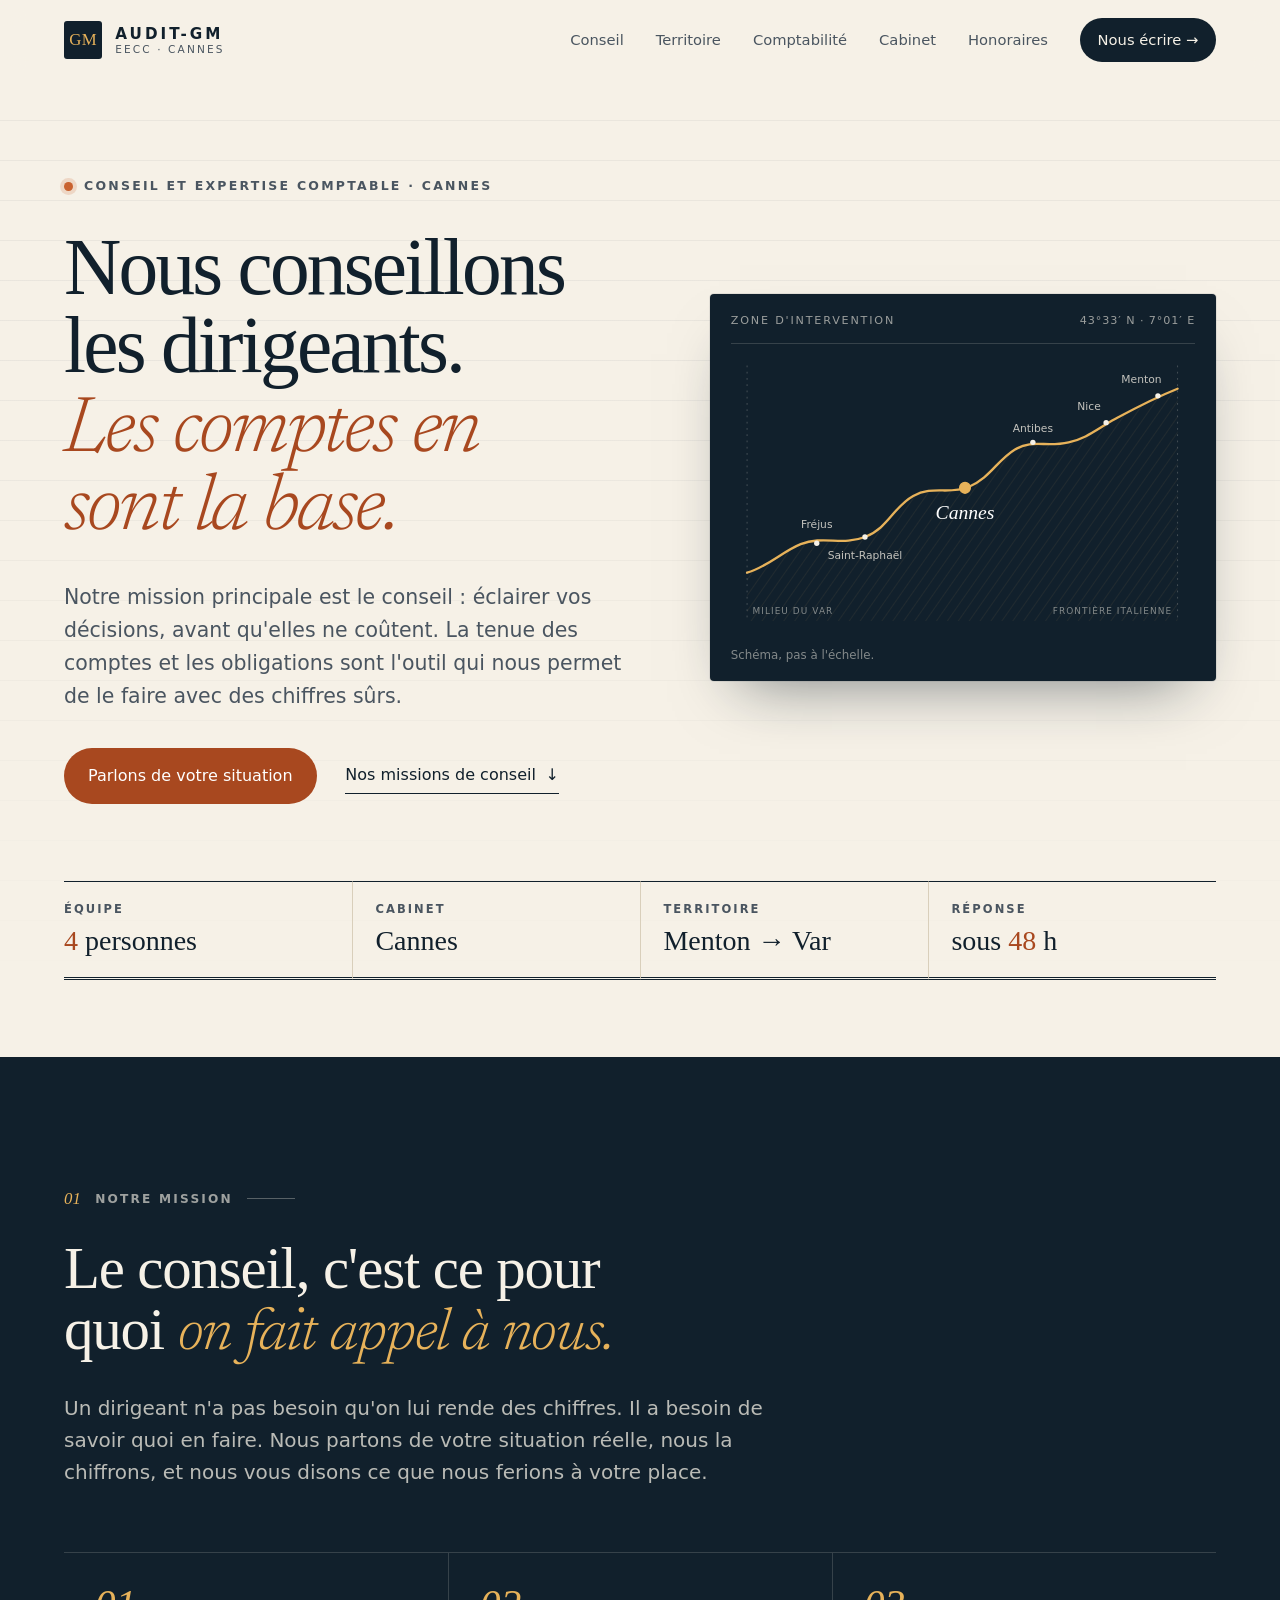
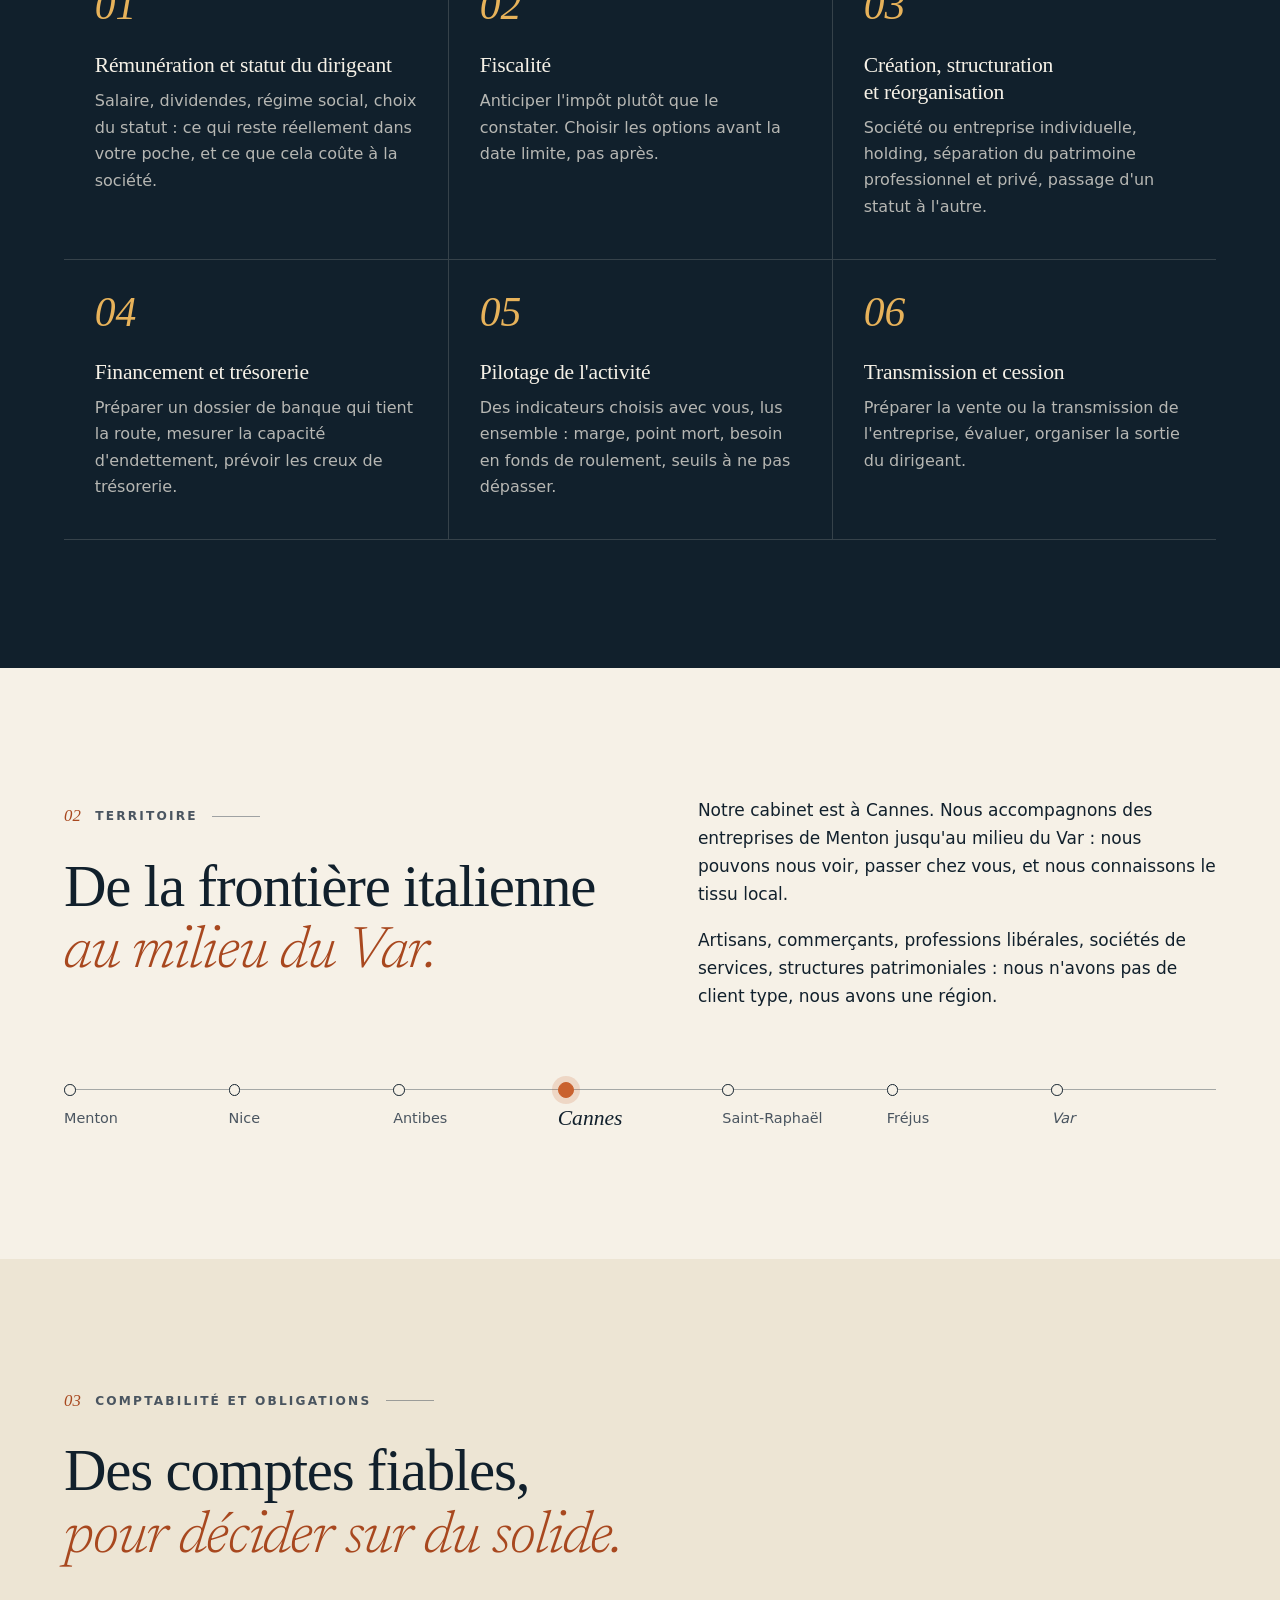
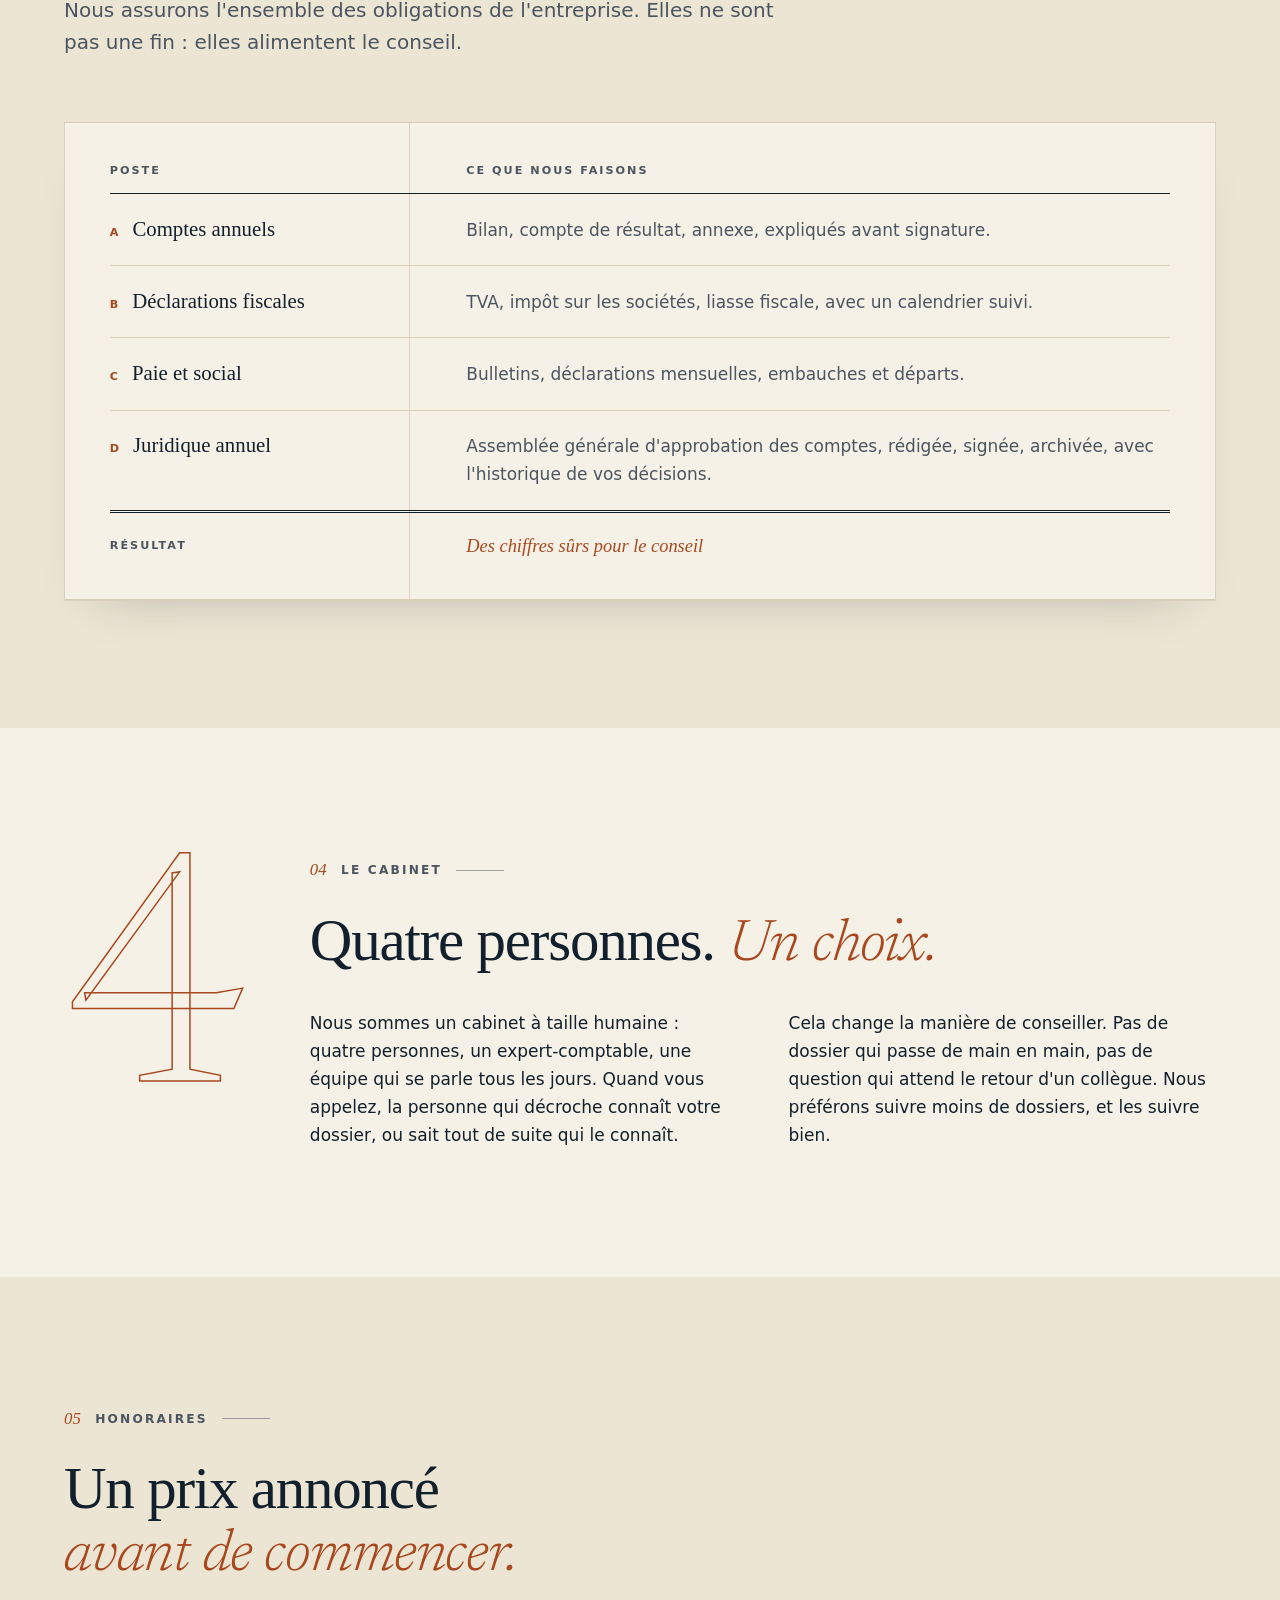
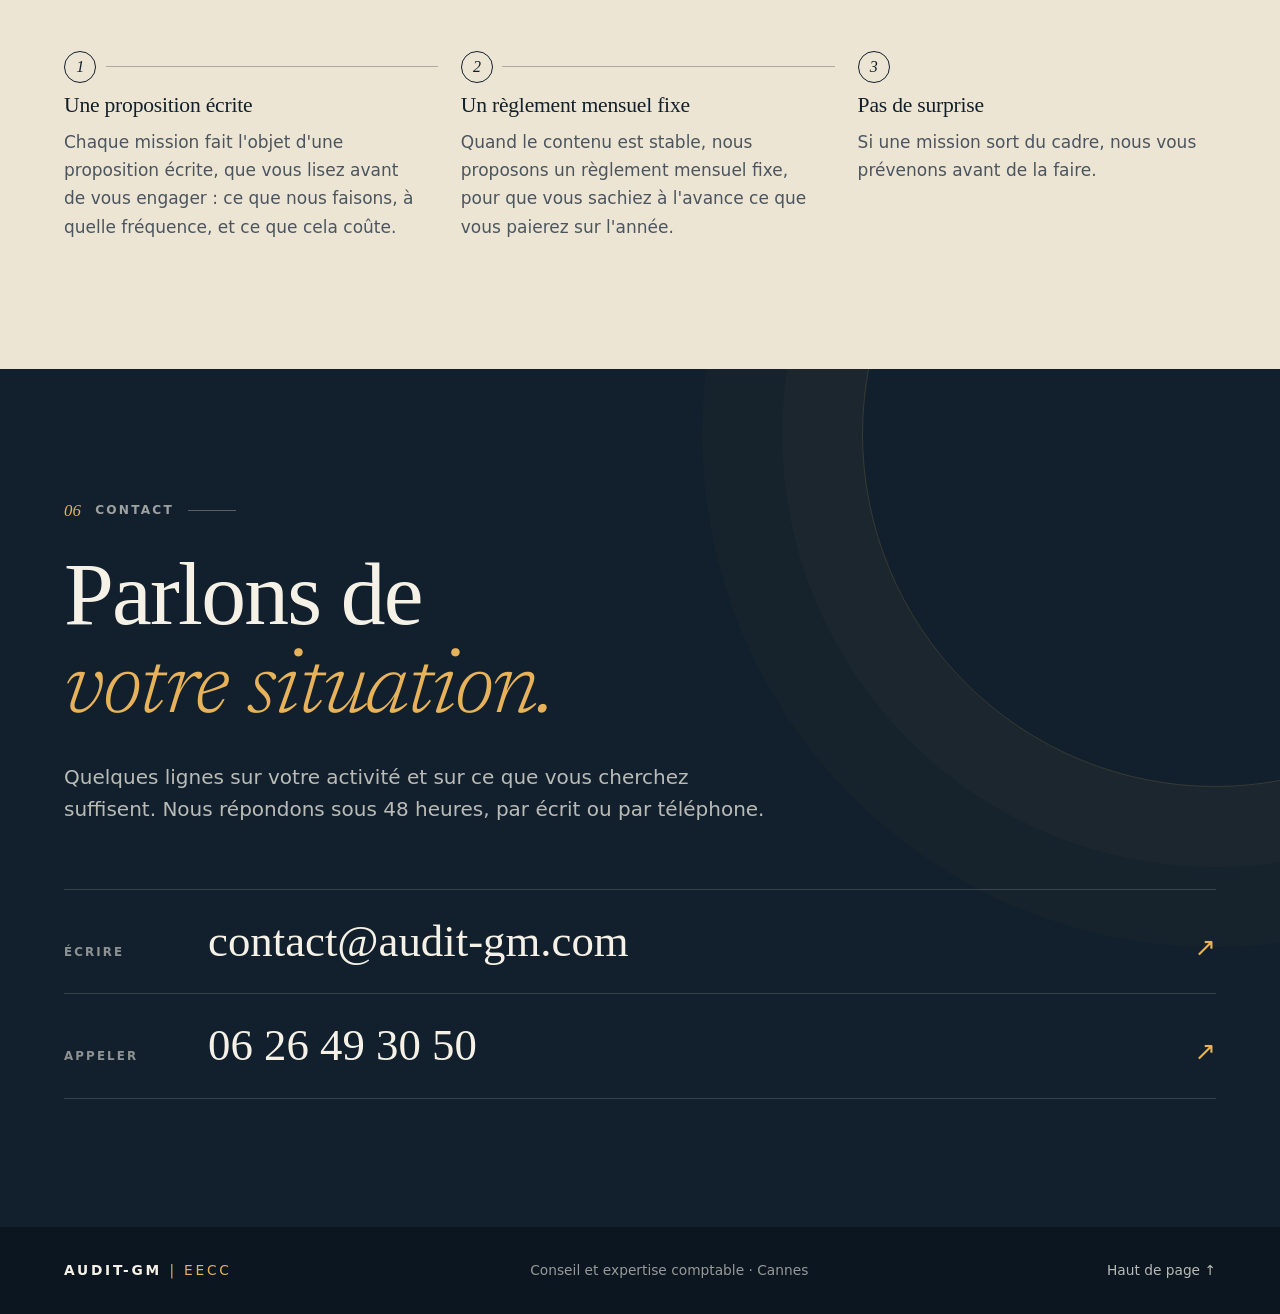
==== commit ef560fff: "Contact : adresse contact@audit-gm.com, copie à jm.giovanni Co-Authored-By: Claude Opus 5.5 <noreply" ====
--- a/index.html
+++ b/index.html
@@ -190,7 +190,7 @@
       <p class="intro">Quelques lignes sur votre activité et sur ce que vous cherchez suffisent. Nous répondons sous 48 heures, par écrit ou par téléphone.</p>
     </header>
     <div class="contact-liens apparition">
-      <a href="mailto:jm.giovanni@audit-gm.com"><span class="contact-type">Écrire</span><span class="contact-valeur">jm.giovanni@audit-gm.com</span><span class="fleche" aria-hidden="true">↗</span></a>
+      <a href="mailto:contact@audit-gm.com?cc=jm.giovanni@audit-gm.com"><span class="contact-type">Écrire</span><span class="contact-valeur">contact@audit-gm.com</span><span class="fleche" aria-hidden="true">↗</span></a>
       <a href="tel:+33626493050"><span class="contact-type">Appeler</span><span class="contact-valeur">06 26 49 30 50</span><span class="fleche" aria-hidden="true">↗</span></a>
     </div>
   </div>
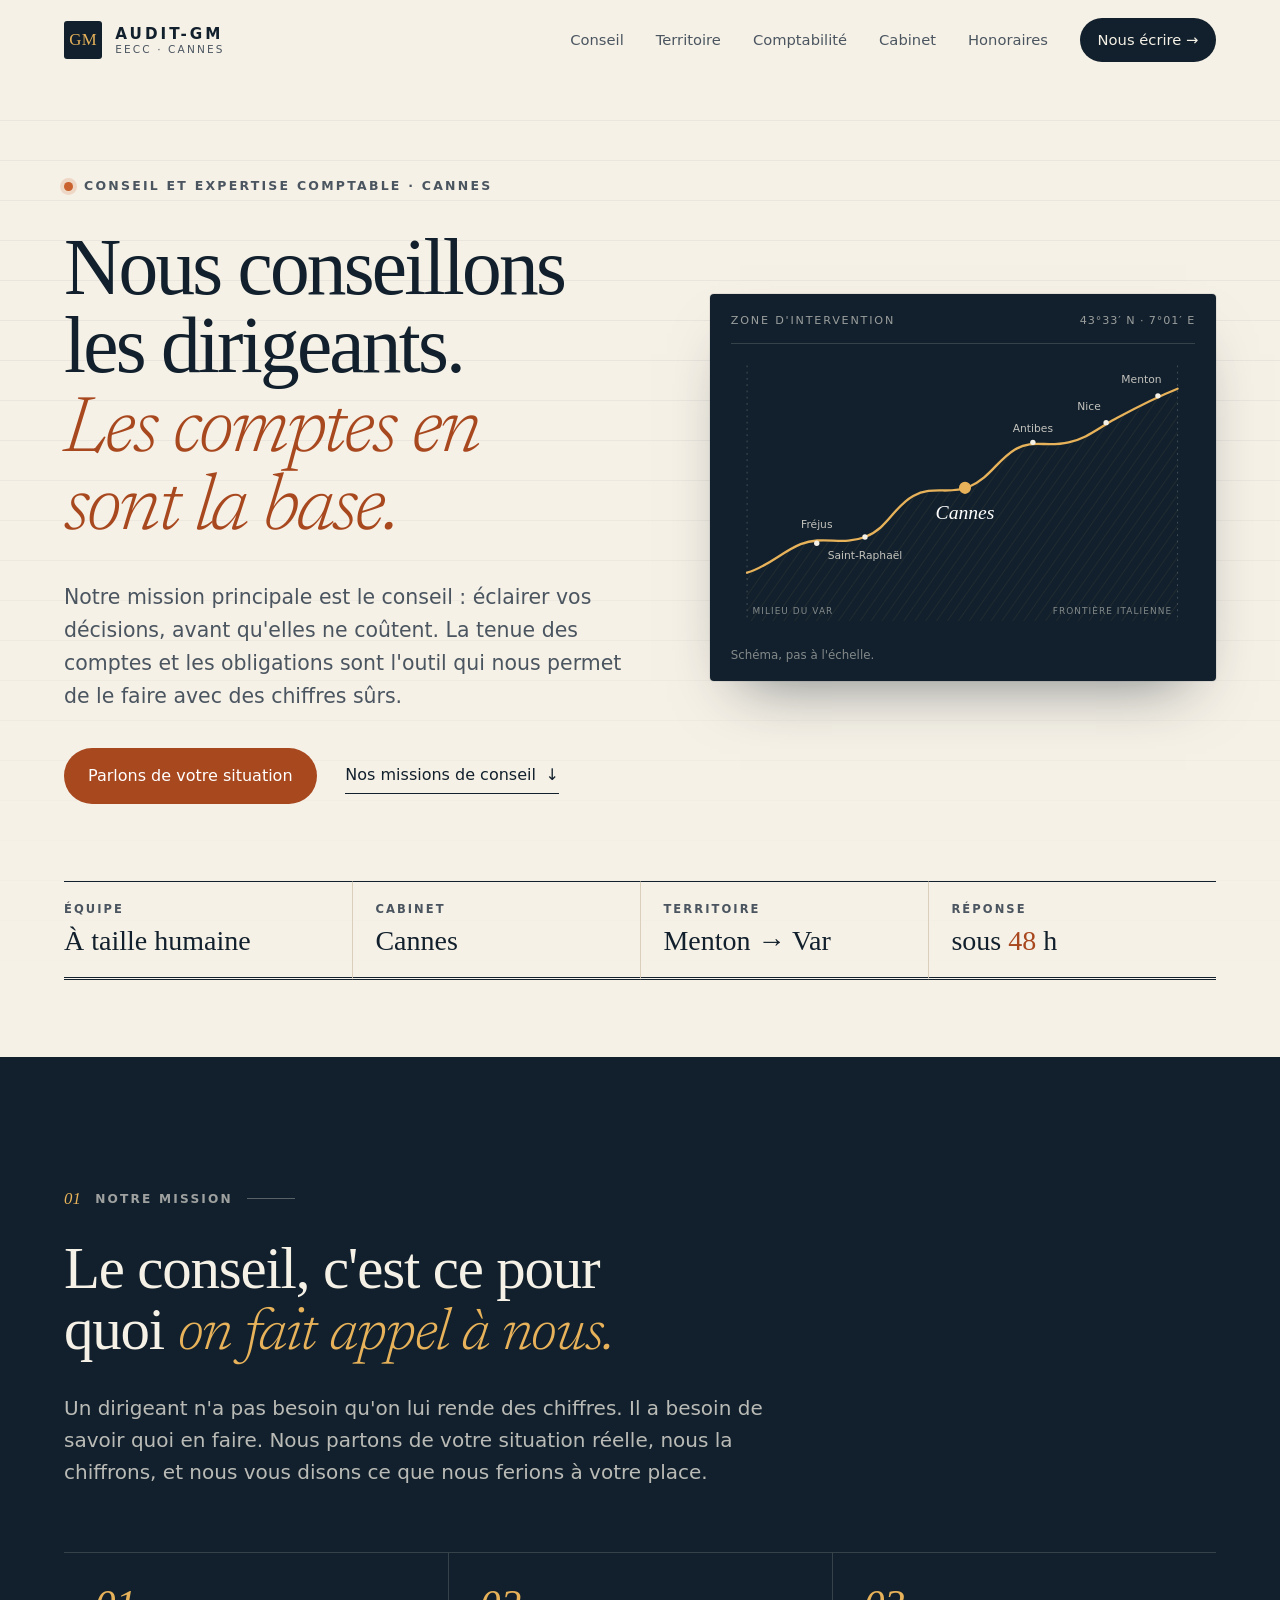
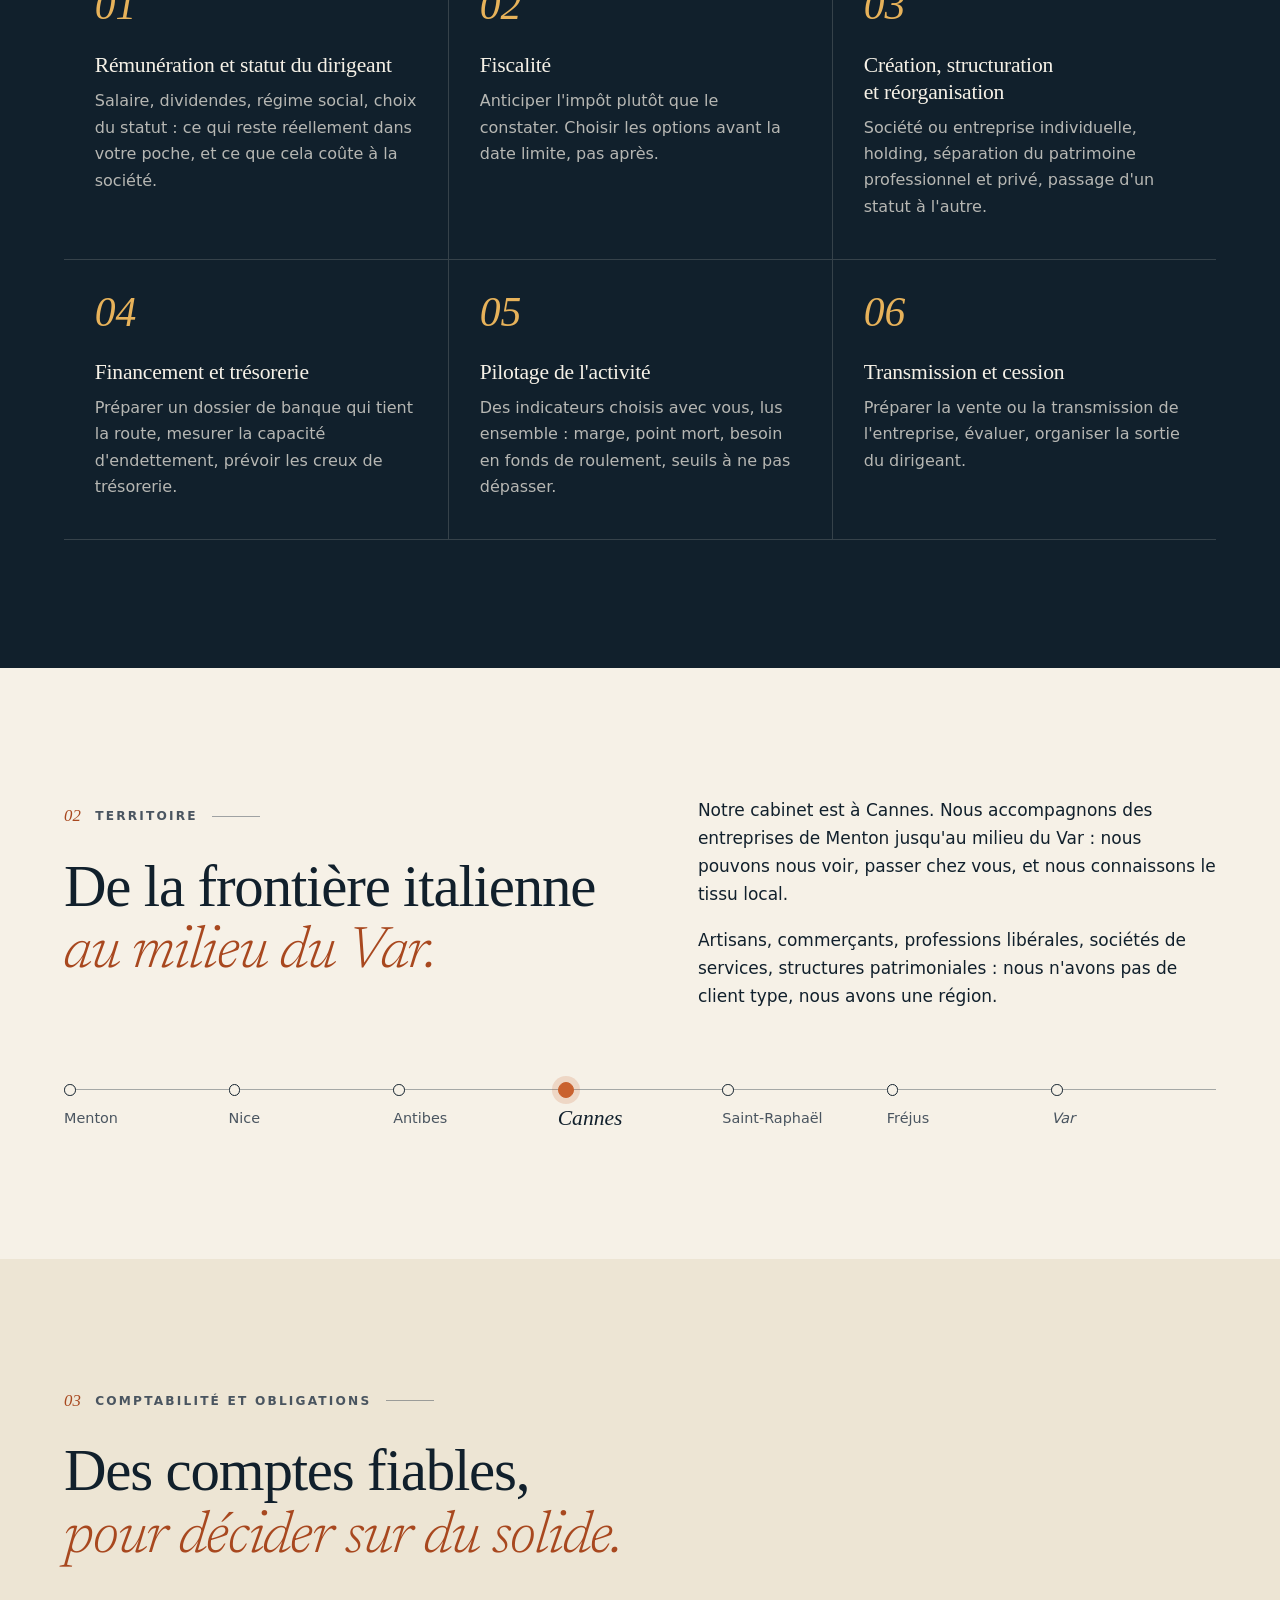
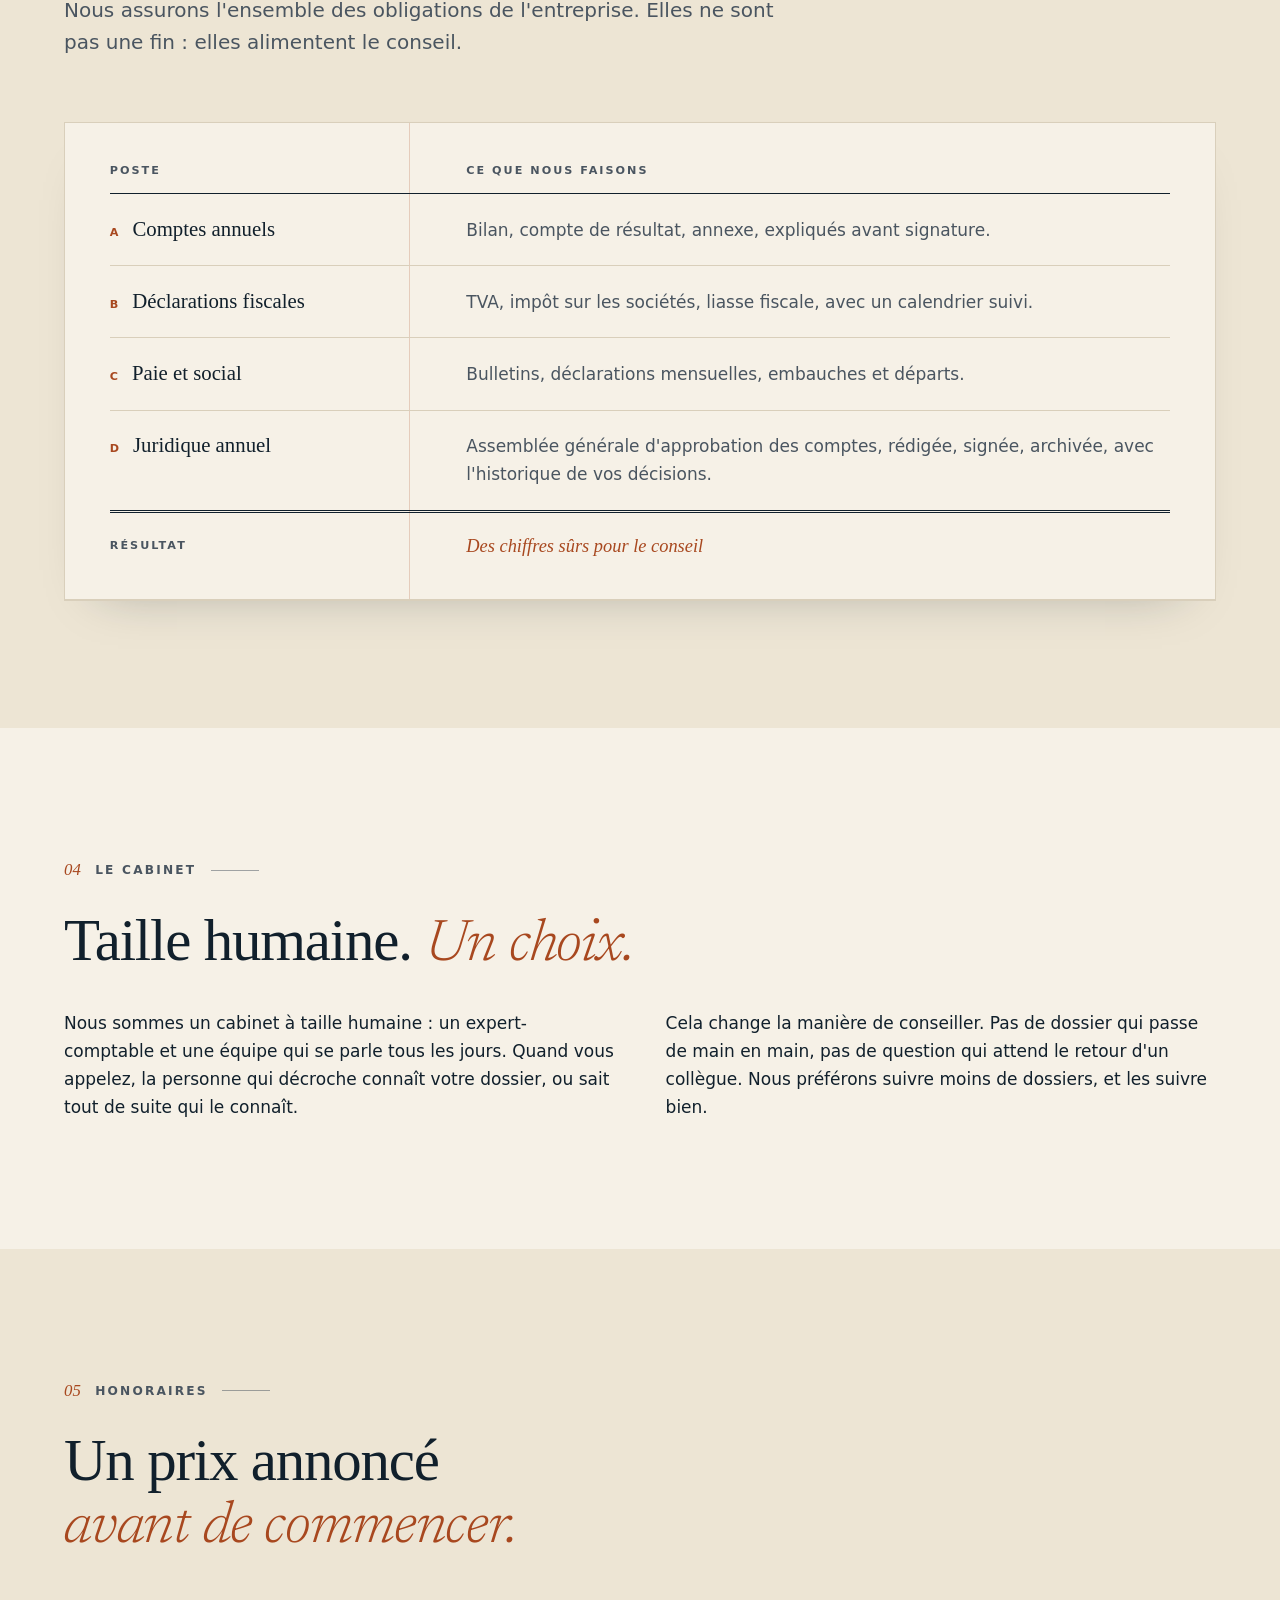
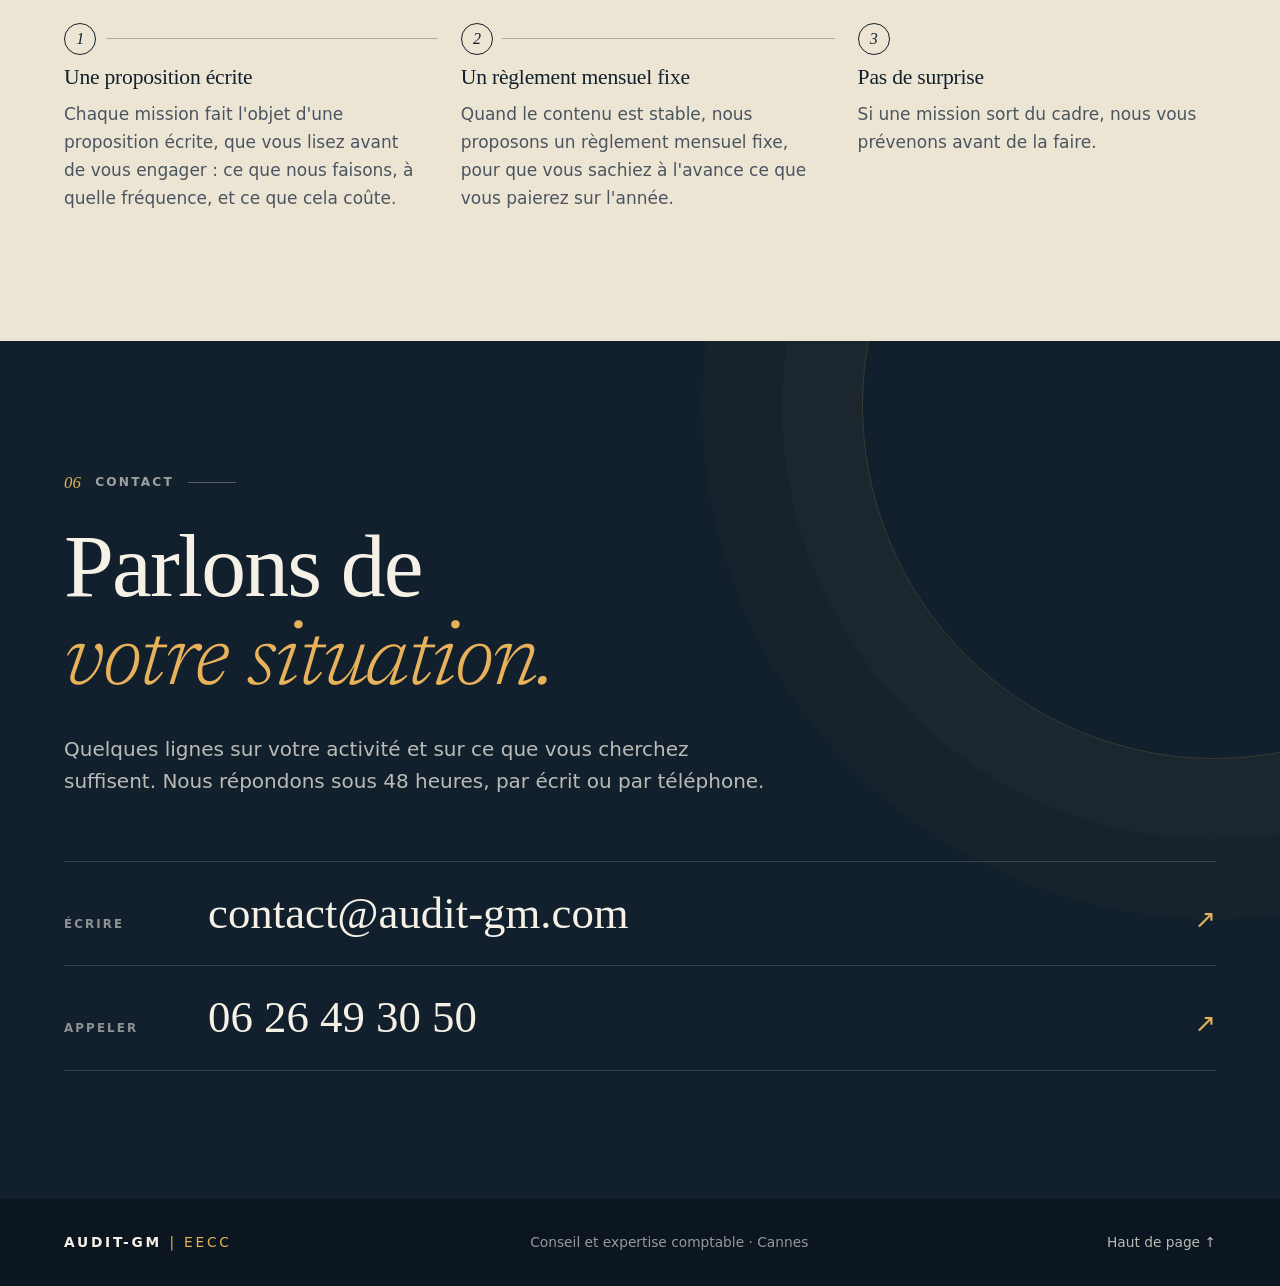
==== commit 85af2f08: "Retire la mention « quatre personnes » du site Méta-description, chiffres-clés de l'ouverture et sec" ====
--- a/index.html
+++ b/index.html
@@ -4,7 +4,7 @@
 <meta charset="utf-8">
 <meta name="viewport" content="width=device-width, initial-scale=1">
 <title>AUDIT-GM | EECC — Conseil et expertise comptable à Cannes</title>
-<meta name="description" content="Cabinet de conseil et d'expertise comptable à Cannes. Quatre personnes, au service des dirigeants de la frontière italienne au milieu du Var.">
+<meta name="description" content="Cabinet de conseil et d'expertise comptable à Cannes, à taille humaine, au service des dirigeants de la frontière italienne au milieu du Var.">
 <meta name="theme-color" content="#11202c">
 <link rel="icon" href="data:image/svg+xml,%3Csvg xmlns='http://www.w3.org/2000/svg' viewBox='0 0 64 64'%3E%3Crect width='64' height='64' rx='10' fill='%2311202c'/%3E%3Ctext x='32' y='43' font-family='Georgia,serif' font-size='30' fill='%23e7b25a' text-anchor='middle'%3EGM%3C/text%3E%3C/svg%3E">
 <link rel="stylesheet" href="style.css">
@@ -81,7 +81,7 @@
   </div>
 
   <dl class="cadre registre apparition" aria-label="Le cabinet en bref">
-    <div><dt>Équipe</dt><dd><span class="chiffre">4</span> personnes</dd></div>
+    <div><dt>Équipe</dt><dd>À taille humaine</dd></div>
     <div><dt>Cabinet</dt><dd>Cannes</dd></div>
     <div><dt>Territoire</dt><dd>Menton <span aria-hidden="true">→</span><span class="sr"> à </span> Var</dd></div>
     <div><dt>Réponse</dt><dd>sous <span class="chiffre">48</span> h</dd></div>
@@ -151,15 +151,14 @@
 
 <!-- 04 CABINET -->
 <section class="bloc" id="cabinet">
-  <div class="cadre cabinet">
-    <p class="grand-chiffre apparition" aria-hidden="true">4</p>
+  <div class="cadre">
     <div>
       <header class="tete apparition">
         <p class="rubrique"><span class="num">04</span>Le cabinet</p>
-        <h2>Quatre personnes. <em>Un choix.</em></h2>
+        <h2>Taille humaine. <em>Un choix.</em></h2>
       </header>
       <div class="colonnes apparition">
-        <p>Nous sommes un cabinet à taille humaine : quatre personnes, un expert-comptable, une équipe qui se parle tous les jours. Quand vous appelez, la personne qui décroche connaît votre dossier, ou sait tout de suite qui le connaît.</p>
+        <p>Nous sommes un cabinet à taille humaine : un expert-comptable et une équipe qui se parle tous les jours. Quand vous appelez, la personne qui décroche connaît votre dossier, ou sait tout de suite qui le connaît.</p>
         <p>Cela change la manière de conseiller. Pas de dossier qui passe de main en main, pas de question qui attend le retour d'un collègue. Nous préférons suivre moins de dossiers, et les suivre bien.</p>
       </div>
     </div>
--- a/style.css
+++ b/style.css
@@ -159,11 +159,9 @@
 .livre-total span:last-child{font-style:italic;color:var(--ocre)}
 
 /* 04 cabinet */
-.cabinet{display:grid;grid-template-columns:auto minmax(0,1fr);gap:clamp(2rem,6vw,6rem);align-items:center}
-.grand-chiffre{margin:0;font-family:var(--serif);font-weight:300;font-size:clamp(9rem,26vw,22rem);line-height:.78;letter-spacing:-.06em;color:transparent;-webkit-text-stroke:1.5px var(--ocre);max-width:none;user-select:none}
 .colonnes{display:grid;grid-template-columns:1fr 1fr;gap:clamp(1.5rem,4vw,3.5rem)}
 .colonnes p{max-width:none;margin:0}
-.cabinet .tete{margin-bottom:2rem}
+#cabinet .tete{margin-bottom:2rem}
 
 /* 05 honoraires */
 .etapes{list-style:none;margin:0;padding:0;counter-reset:e;display:grid;grid-template-columns:repeat(3,minmax(0,1fr));gap:clamp(1.5rem,3vw,2.5rem)}
@@ -244,13 +242,12 @@
   html:not(.js) .bandeau{flex-wrap:wrap}
   html:not(.js) .bandeau nav{position:static;visibility:visible;opacity:1;transform:none;flex-direction:row;flex-wrap:wrap;gap:.4rem 1.2rem;padding:0;box-shadow:none;border:0;background:none}
 
-  .ouverture-grille,.deux,.colonnes,.cabinet{grid-template-columns:1fr}
+  .ouverture-grille,.deux,.colonnes{grid-template-columns:1fr}
   .registre{grid-template-columns:repeat(2,minmax(0,1fr))}
   .registre>div{padding-left:1.1rem}
   .registre>div:nth-child(odd){padding-left:0;border-left:0}
   .registre>div:nth-child(-n+2){border-bottom:1px solid var(--filet)}
   .registre>div:nth-child(n+3){border-top:0}
-  .grand-chiffre{font-size:clamp(8rem,40vw,12rem)}
   .etapes{grid-template-columns:1fr}
   .etapes li::after{display:none}
   .itineraire{grid-template-columns:1fr;gap:.9rem;padding-left:1.6rem}
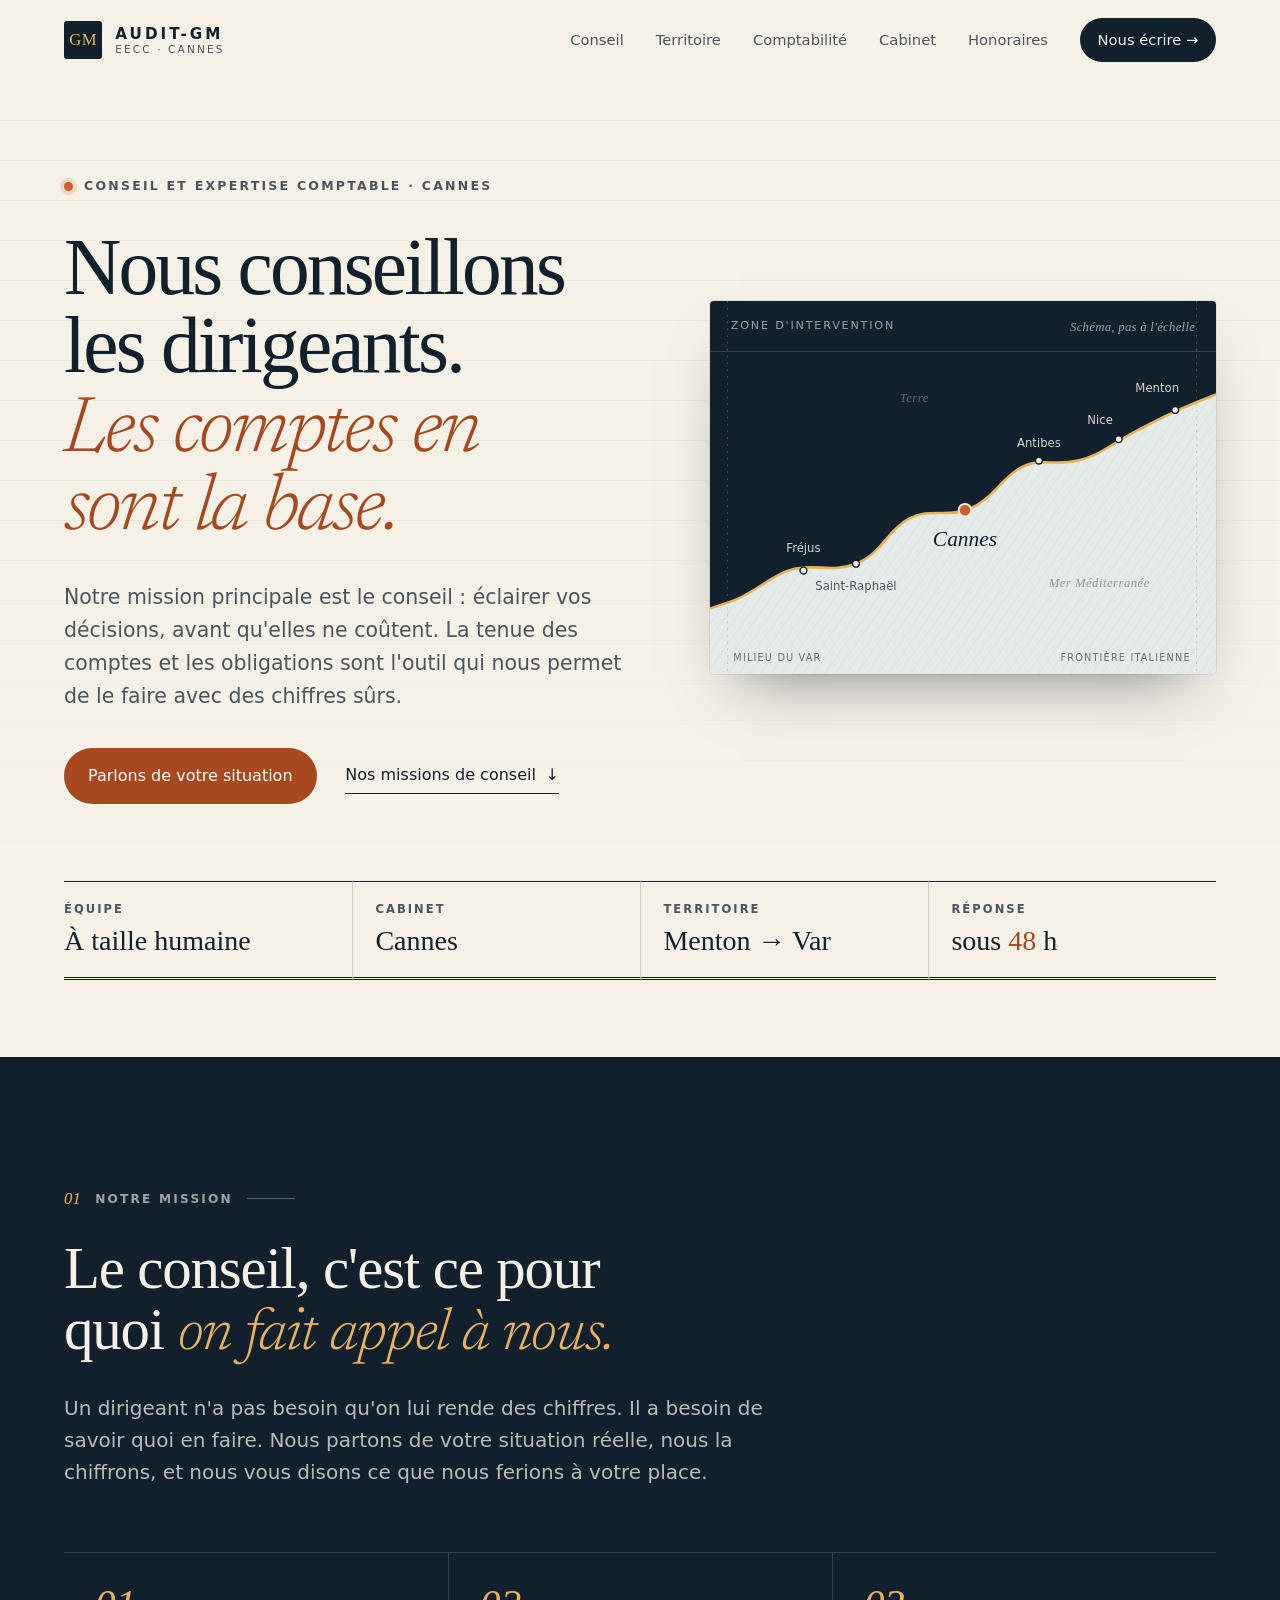
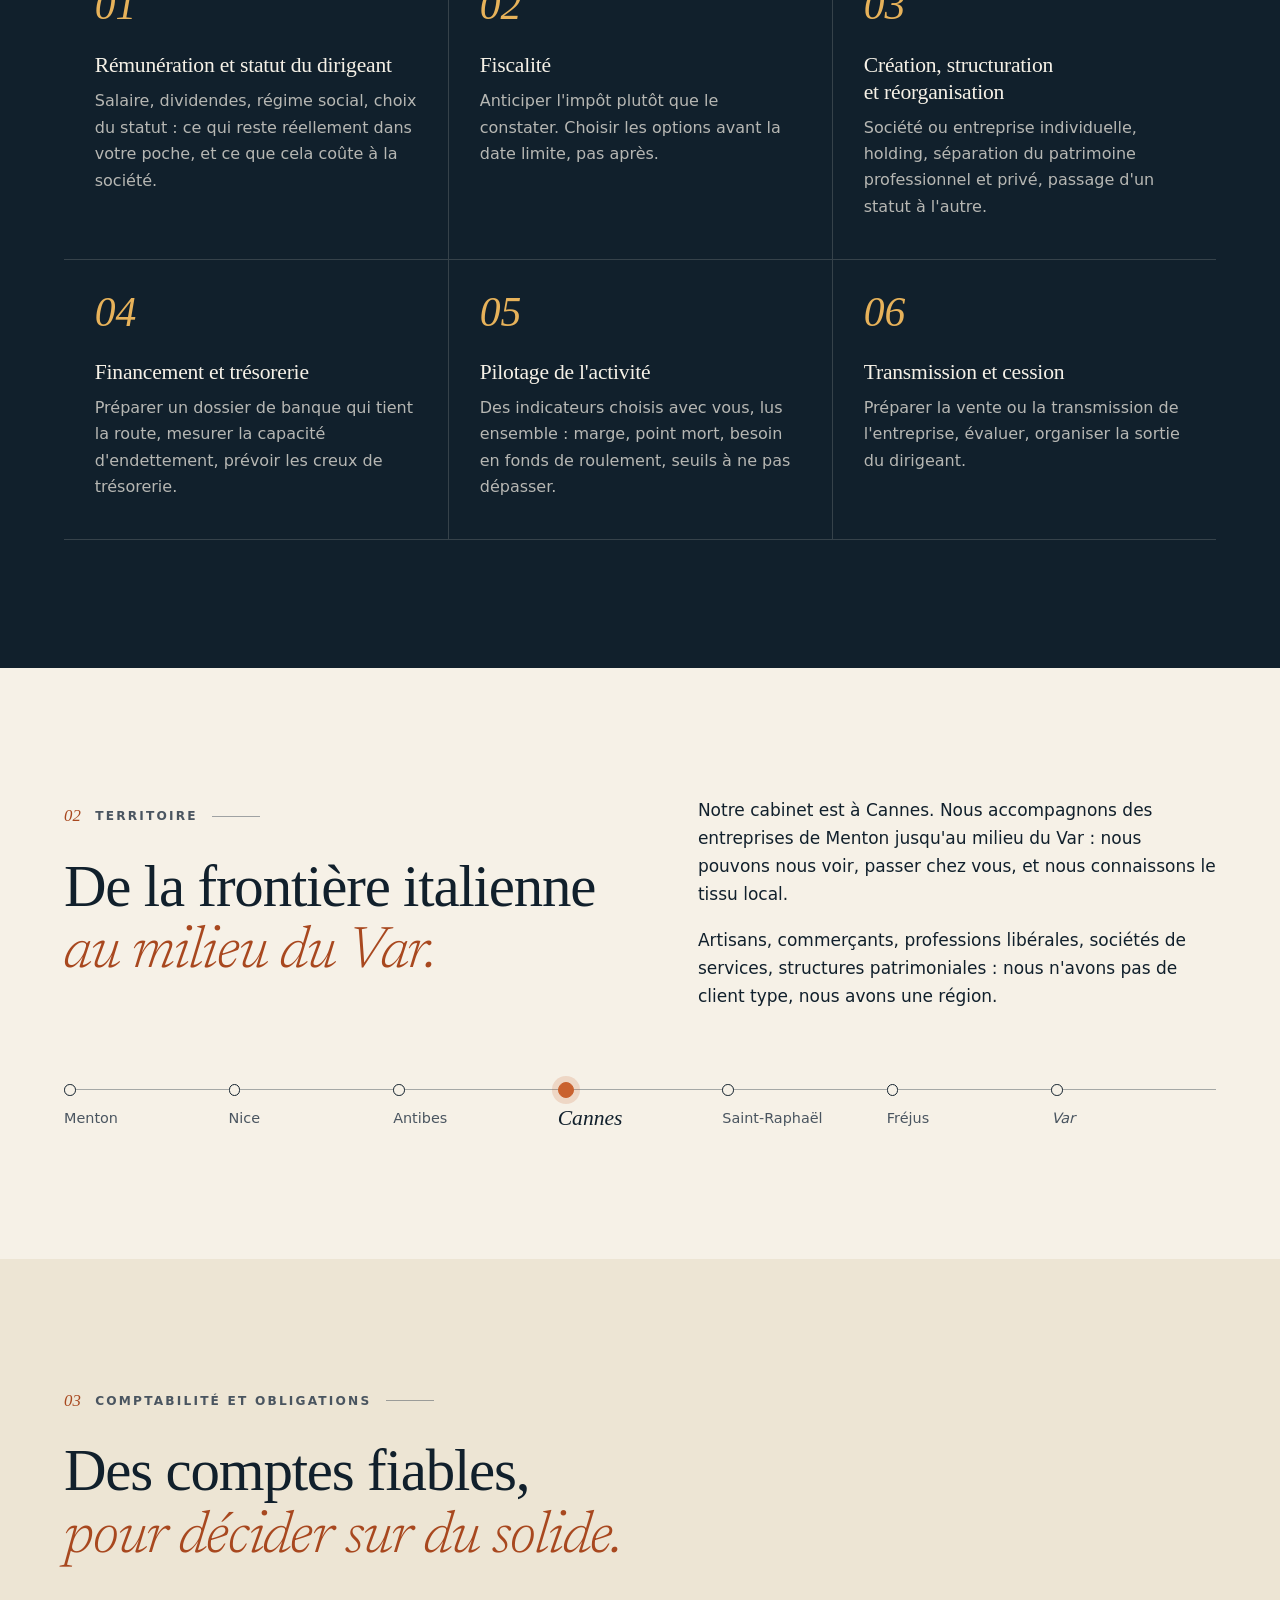
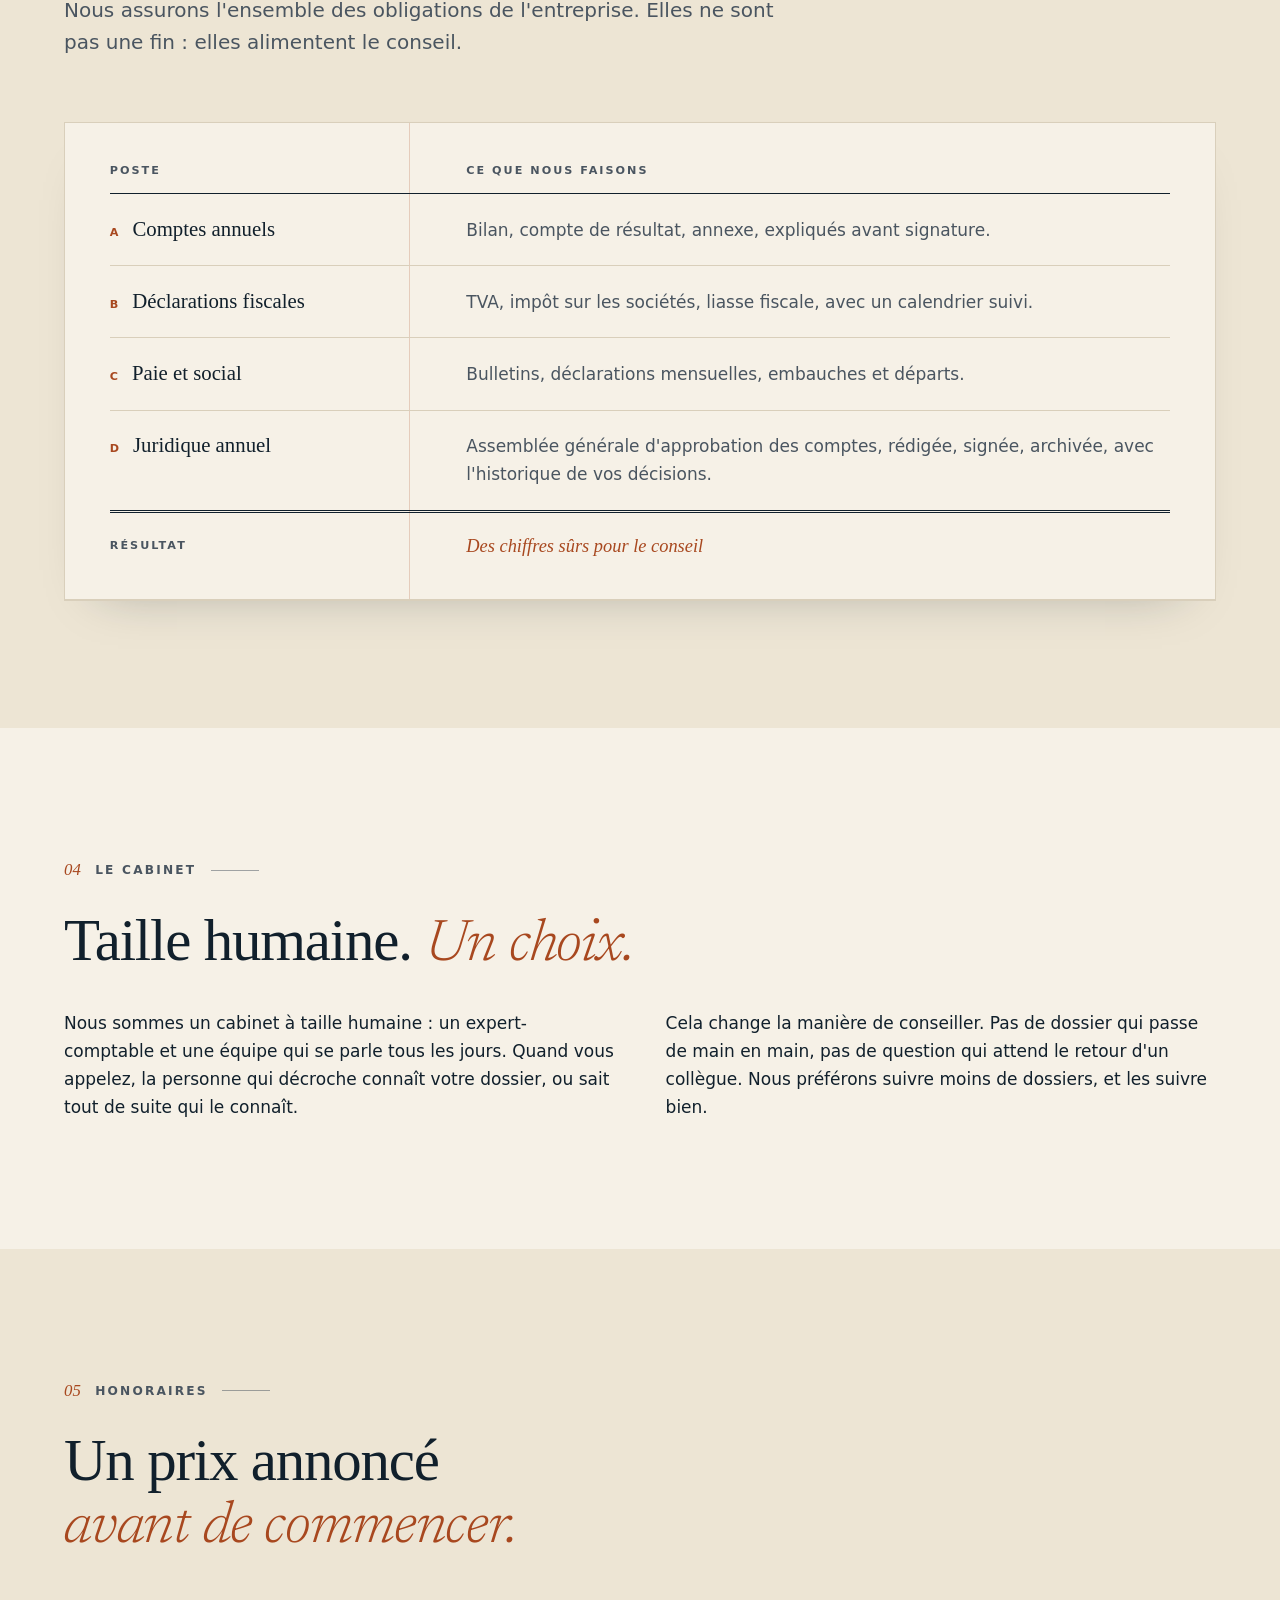
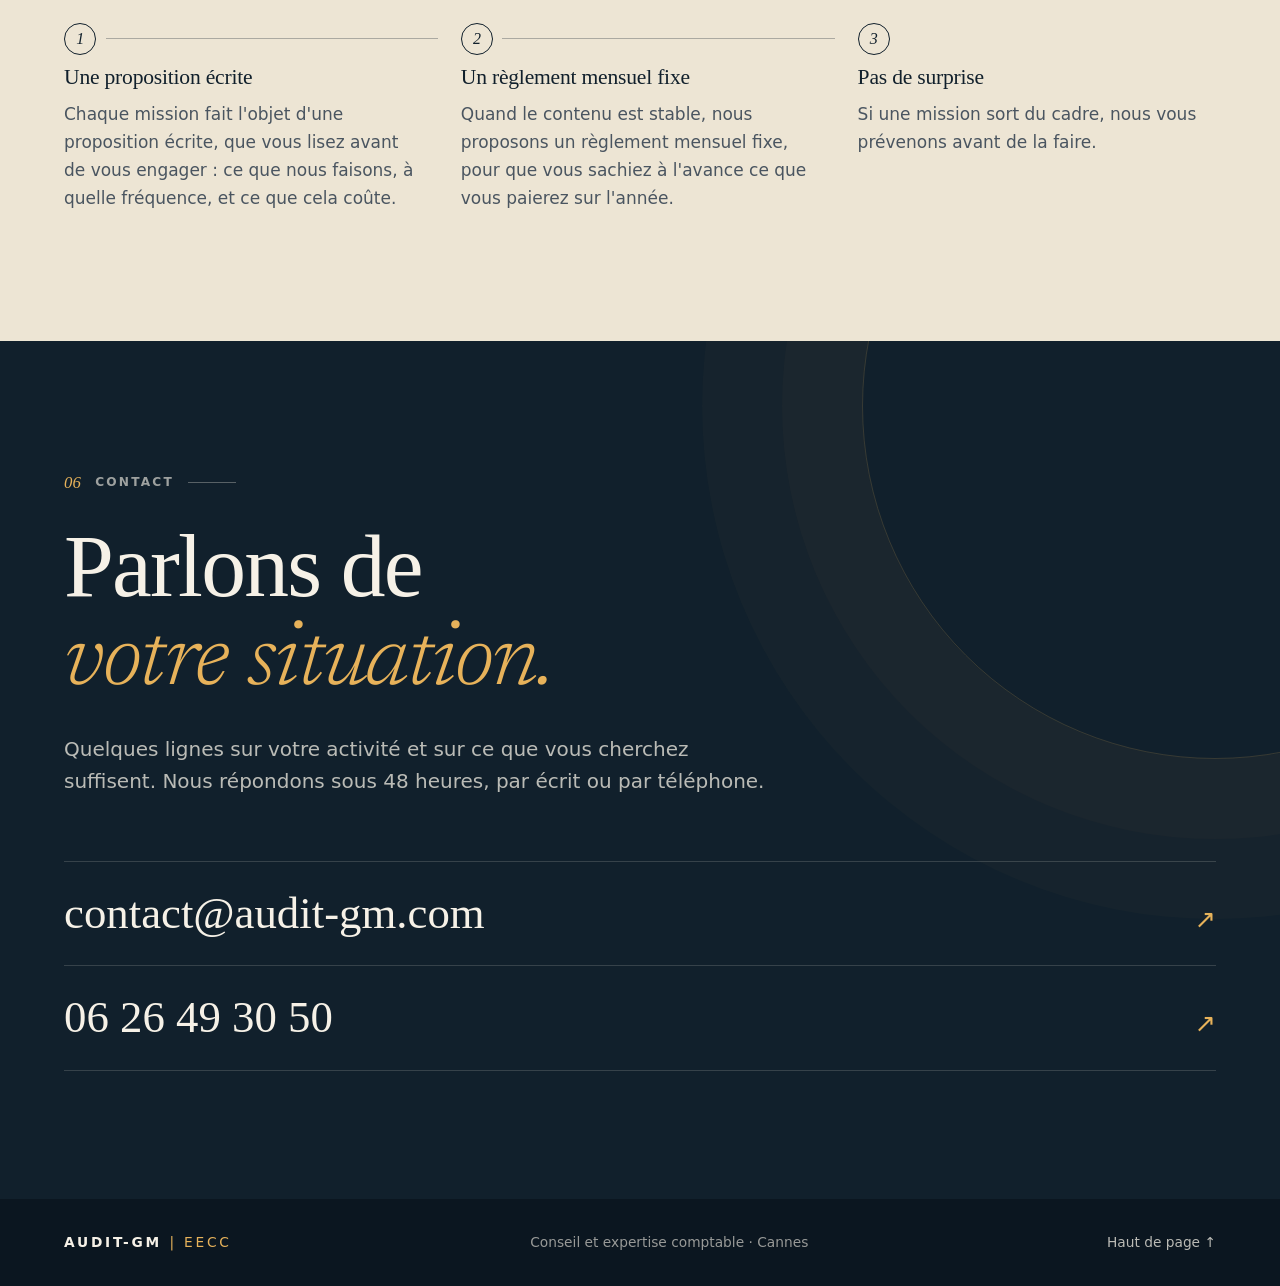
==== commit a928d52c: "Carte : terre sombre, mer claire ; contact sans libellés - Carte d'ouverture inversée : la terre (au" ====
--- a/index.html
+++ b/index.html
@@ -49,34 +49,36 @@
     <figure class="carte apparition">
       <div class="carte-entete">
         <span>Zone d'intervention</span>
-        <span class="carte-coord">43°33′ N · 7°01′ E</span>
+        <span class="carte-note">Schéma, pas à l'échelle</span>
       </div>
-      <svg viewBox="0 0 520 320" role="img" aria-labelledby="titre-carte desc-carte">
+      <svg viewBox="0 -64 520 384" role="img" aria-labelledby="titre-carte desc-carte">
         <title id="titre-carte">Le littoral entre Menton et le milieu du Var</title>
-        <desc id="desc-carte">Schéma du littoral avec Menton à l'est, puis Nice, Antibes, Cannes, Saint-Raphaël et Fréjus à l'ouest. Cannes est marquée.</desc>
+        <desc id="desc-carte">Schéma du littoral : la terre en sombre au nord, la mer en clair au sud. Menton à l'est, puis Nice, Antibes, Cannes, Saint-Raphaël et Fréjus à l'ouest. Cannes est marquée.</desc>
         <defs>
-          <pattern id="mer" width="10" height="10" patternUnits="userSpaceOnUse" patternTransform="rotate(35)">
-            <line x1="0" y1="0" x2="0" y2="10" class="mer-hachure"/>
+          <pattern id="mer" width="9" height="9" patternUnits="userSpaceOnUse" patternTransform="rotate(35)">
+            <line x1="0" y1="0" x2="0" y2="9" class="mer-hachure"/>
           </pattern>
         </defs>
-        <path class="mer" d="M500 40 C 470 52, 452 62, 430 74 C 410 85, 398 96, 378 100 C 352 106, 338 96, 318 108 C 298 120, 290 140, 266 150 C 244 159, 226 148, 204 160 C 182 172, 176 196, 150 206 C 124 216, 104 204, 78 214 C 58 222, 40 240, 18 246 L 18 300 L 500 300 Z"/>
-        <path class="trait" pathLength="1" d="M500 40 C 470 52, 452 62, 430 74 C 410 85, 398 96, 378 100 C 352 106, 338 96, 318 108 C 298 120, 290 140, 266 150 C 244 159, 226 148, 204 160 C 182 172, 176 196, 150 206 C 124 216, 104 204, 78 214 C 58 222, 40 240, 18 246"/>
-        <line class="repere" x1="500" y1="14" x2="500" y2="300"/>
-        <line class="repere" x1="18" y1="14" x2="18" y2="300"/>
-        <text class="legende" x="494" y="292" text-anchor="end">Frontière italienne</text>
-        <text class="legende" x="24" y="292">Milieu du Var</text>
+        <path class="mer" d="M520 32 L500 40 C 470 52, 452 62, 430 74 C 410 85, 398 96, 378 100 C 352 106, 338 96, 318 108 C 298 120, 290 140, 266 150 C 244 159, 226 148, 204 160 C 182 172, 176 196, 150 206 C 124 216, 104 204, 78 214 C 58 222, 40 240, 18 246 L0 252 L0 320 L520 320 Z"/>
+        <path class="terre" d="M0 -64 L520 -64 L520 32 L500 40 C 470 52, 452 62, 430 74 C 410 85, 398 96, 378 100 C 352 106, 338 96, 318 108 C 298 120, 290 140, 266 150 C 244 159, 226 148, 204 160 C 182 172, 176 196, 150 206 C 124 216, 104 204, 78 214 C 58 222, 40 240, 18 246 L0 252 Z"/>
+        <path class="trait" pathLength="1" d="M520 32 L500 40 C 470 52, 452 62, 430 74 C 410 85, 398 96, 378 100 C 352 106, 338 96, 318 108 C 298 120, 290 140, 266 150 C 244 159, 226 148, 204 160 C 182 172, 176 196, 150 206 C 124 216, 104 204, 78 214 C 58 222, 40 240, 18 246 L0 252"/>
+        <line class="repere" x1="500" y1="-64" x2="500" y2="320"/>
+        <line class="repere" x1="18" y1="-64" x2="18" y2="320"/>
+        <text class="legende" x="494" y="306" text-anchor="end">Frontière italienne</text>
+        <text class="legende" x="24" y="306">Milieu du Var</text>
+        <text class="legende-zone" x="210" y="40" text-anchor="middle">Terre</text>
+        <text class="legende-zone legende-mer" x="400" y="230" text-anchor="middle">Mer Méditerranée</text>
         <g class="villes">
-          <circle cx="478" cy="48" r="3"/><text x="482" y="34" text-anchor="end">Menton</text>
-          <circle cx="420" cy="78" r="3"/><text x="414" y="64" text-anchor="end">Nice</text>
-          <circle cx="338" cy="100" r="3"/><text x="338" y="88" text-anchor="middle">Antibes</text>
-          <circle cx="150" cy="206" r="3"/><text x="150" y="231" text-anchor="middle">Saint-Raphaël</text>
-          <circle cx="96" cy="213" r="3"/><text x="96" y="196" text-anchor="middle">Fréjus</text>
+          <circle cx="478" cy="48" r="3.5"/><text x="482" y="30" text-anchor="end">Menton</text>
+          <circle cx="420" cy="78" r="3.5"/><text x="414" y="62" text-anchor="end">Nice</text>
+          <circle cx="338" cy="100" r="3.5"/><text x="338" y="86" text-anchor="middle">Antibes</text>
+          <circle cx="150" cy="206" r="3.5"/><text class="sur-mer" x="150" y="233" text-anchor="middle">Saint-Raphaël</text>
+          <circle cx="96" cy="213" r="3.5"/><text x="96" y="194" text-anchor="middle">Fréjus</text>
           <circle class="onde" cx="262" cy="151" r="6"/>
-          <circle class="cannes" cx="262" cy="151" r="6"/>
-          <text x="262" y="186" text-anchor="middle" class="cannes-nom">Cannes</text>
+          <circle class="cannes" cx="262" cy="151" r="6.5"/>
+          <text x="262" y="188" text-anchor="middle" class="cannes-nom">Cannes</text>
         </g>
       </svg>
-      <figcaption>Schéma, pas à l'échelle.</figcaption>
     </figure>
   </div>
 
@@ -189,8 +191,8 @@
       <p class="intro">Quelques lignes sur votre activité et sur ce que vous cherchez suffisent. Nous répondons sous 48 heures, par écrit ou par téléphone.</p>
     </header>
     <div class="contact-liens apparition">
-      <a href="mailto:contact@audit-gm.com?cc=jm.giovanni@audit-gm.com"><span class="contact-type">Écrire</span><span class="contact-valeur">contact@audit-gm.com</span><span class="fleche" aria-hidden="true">↗</span></a>
-      <a href="tel:+33626493050"><span class="contact-type">Appeler</span><span class="contact-valeur">06 26 49 30 50</span><span class="fleche" aria-hidden="true">↗</span></a>
+      <a href="mailto:contact@audit-gm.com?cc=jm.giovanni@audit-gm.com"><span class="contact-valeur">contact@audit-gm.com</span><span class="fleche" aria-hidden="true">↗</span></a>
+      <a href="tel:+33626493050"><span class="contact-valeur">06 26 49 30 50</span><span class="fleche" aria-hidden="true">↗</span></a>
     </div>
   </div>
 </section>
--- a/style.css
+++ b/style.css
@@ -88,22 +88,25 @@
 .bouton-lien{color:var(--encre);padding:.3rem 0;border-bottom:1px solid var(--encre)}
 .bouton-lien:hover{color:var(--ocre);border-bottom-color:var(--ocre)}
 
-/* carte */
-.carte{margin:0;background:var(--nuit);color:var(--papier);padding:1.1rem 1.3rem 1rem;border-radius:4px;box-shadow:0 30px 60px -30px rgba(17,32,44,.55),0 0 0 1px rgba(17,32,44,.08);position:relative}
-.carte-entete{display:flex;justify-content:space-between;gap:1rem;font-size:.7rem;letter-spacing:.16em;text-transform:uppercase;color:rgba(246,241,231,.6);padding-bottom:.8rem;border-bottom:1px solid var(--filet-sombre);margin-bottom:.6rem}
-.carte-coord{font-variant-numeric:tabular-nums;letter-spacing:.08em}
-.carte svg{width:100%;height:auto;display:block;overflow:visible}
+/* carte : terre sombre au nord, mer claire au sud */
+.carte{--mer:#e4ebe9;margin:0;background:var(--mer);color:var(--papier);border-radius:4px;overflow:hidden;box-shadow:0 30px 60px -30px rgba(17,32,44,.55),0 0 0 1px rgba(17,32,44,.08);position:relative}
+.carte-entete{position:absolute;top:0;left:0;right:0;z-index:1;display:flex;justify-content:space-between;gap:1rem;font-size:.7rem;letter-spacing:.16em;text-transform:uppercase;color:rgba(246,241,231,.62);padding:1rem 1.3rem .8rem;border-bottom:1px solid var(--filet-sombre)}
+.carte-note{text-transform:none;letter-spacing:.02em;font-style:italic;font-family:var(--serif);font-size:.8rem}
+.carte svg{width:100%;height:auto;display:block}
+.carte .terre{fill:var(--nuit)}
 .carte .mer{fill:url(#mer)}
-.carte .mer-hachure{stroke:rgba(231,178,90,.16);stroke-width:1}
+.carte .mer-hachure{stroke:rgba(17,32,44,.09);stroke-width:1}
 .carte .trait{fill:none;stroke:var(--or);stroke-width:2.6;stroke-linecap:round;stroke-dasharray:1;stroke-dashoffset:0}
-.carte .repere{stroke:rgba(246,241,231,.25);stroke-dasharray:2 5}
-.carte .legende{font-family:var(--sans);font-size:10px;letter-spacing:.12em;text-transform:uppercase;fill:rgba(246,241,231,.5)}
-.carte .villes circle{fill:var(--papier)}
-.carte .villes text{font-family:var(--sans);font-size:12px;fill:rgba(246,241,231,.78)}
-.carte .villes .cannes{fill:var(--or)}
-.carte .villes .onde{fill:none;stroke:var(--or);stroke-width:1.5;transform-origin:262px 151px;transform-box:view-box}
-.carte .villes .cannes-nom{font-family:var(--serif);font-style:italic;font-size:22px;fill:#fff}
-.carte figcaption{font-size:.74rem;color:rgba(246,241,231,.5);margin-top:.4rem}
+.carte .repere{stroke:rgba(140,150,155,.45);stroke-dasharray:2 5}
+.carte .legende{font-family:var(--sans);font-size:10px;letter-spacing:.12em;text-transform:uppercase;fill:rgba(17,32,44,.6)}
+.carte .legende-zone{font-family:var(--serif);font-style:italic;font-size:13px;letter-spacing:.04em;fill:rgba(246,241,231,.35)}
+.carte .legende-mer{fill:rgba(17,32,44,.4)}
+.carte .villes circle{fill:var(--papier);stroke:var(--nuit);stroke-width:1.5}
+.carte .villes text{font-family:var(--sans);font-size:12px;fill:rgba(246,241,231,.85)}
+.carte .villes .sur-mer{fill:var(--encre-2)}
+.carte .villes .cannes{fill:var(--ocre-vif);stroke:var(--papier);stroke-width:2}
+.carte .villes .onde{fill:none;stroke:var(--ocre-vif);stroke-width:1.5;transform-origin:262px 151px;transform-box:view-box}
+.carte .villes .cannes-nom{font-family:var(--serif);font-style:italic;font-size:22px;fill:var(--encre)}
 
 /* registre : chiffres-clés, filet double comme sous un total */
 .registre{display:grid;grid-template-columns:repeat(4,minmax(0,1fr));margin-top:clamp(3rem,6vw,5rem);margin-bottom:0}
@@ -176,8 +179,7 @@
 .contact::before{content:"";position:absolute;right:-18rem;top:-18rem;width:44rem;height:44rem;border-radius:50%;border:1px solid rgba(231,178,90,.18);box-shadow:0 0 0 5rem rgba(231,178,90,.025),0 0 0 10rem rgba(231,178,90,.02);pointer-events:none}
 .contact-titre{font-size:clamp(2.6rem,7vw,6rem);line-height:.98}
 .contact-liens{border-top:1px solid var(--filet-sombre)}
-.contact-liens a{display:grid;grid-template-columns:8rem minmax(0,1fr) auto;align-items:baseline;gap:1rem;padding:1.6rem 0;border-bottom:1px solid var(--filet-sombre);text-decoration:none;transition:padding .35s var(--ease),color .2s}
-.contact-type{font-size:.74rem;letter-spacing:.18em;text-transform:uppercase;font-weight:600;color:rgba(246,241,231,.55)}
+.contact-liens a{display:grid;grid-template-columns:minmax(0,1fr) auto;align-items:baseline;gap:1rem;padding:1.6rem 0;border-bottom:1px solid var(--filet-sombre);text-decoration:none;transition:padding .35s var(--ease),color .2s}
 .contact-valeur{font-family:var(--serif);font-size:clamp(1.4rem,3.6vw,2.8rem);line-height:1.15;overflow-wrap:anywhere}
 .fleche{font-size:1.6rem;color:var(--or);transition:transform .35s var(--ease)}
 .contact-liens a:hover{padding-left:.8rem;color:var(--or)}
@@ -266,7 +268,5 @@
   .livre-entete{display:none}
   .livre dl>div,.livre-total{grid-template-columns:1fr;row-gap:.35rem}
   .livre dl>div:first-child{border-top:1px solid var(--encre)}
-  .contact-liens a{grid-template-columns:minmax(0,1fr) auto;row-gap:.2rem}
-  .contact-type{grid-column:1/-1}
   .marque-nom small{display:none}
 }
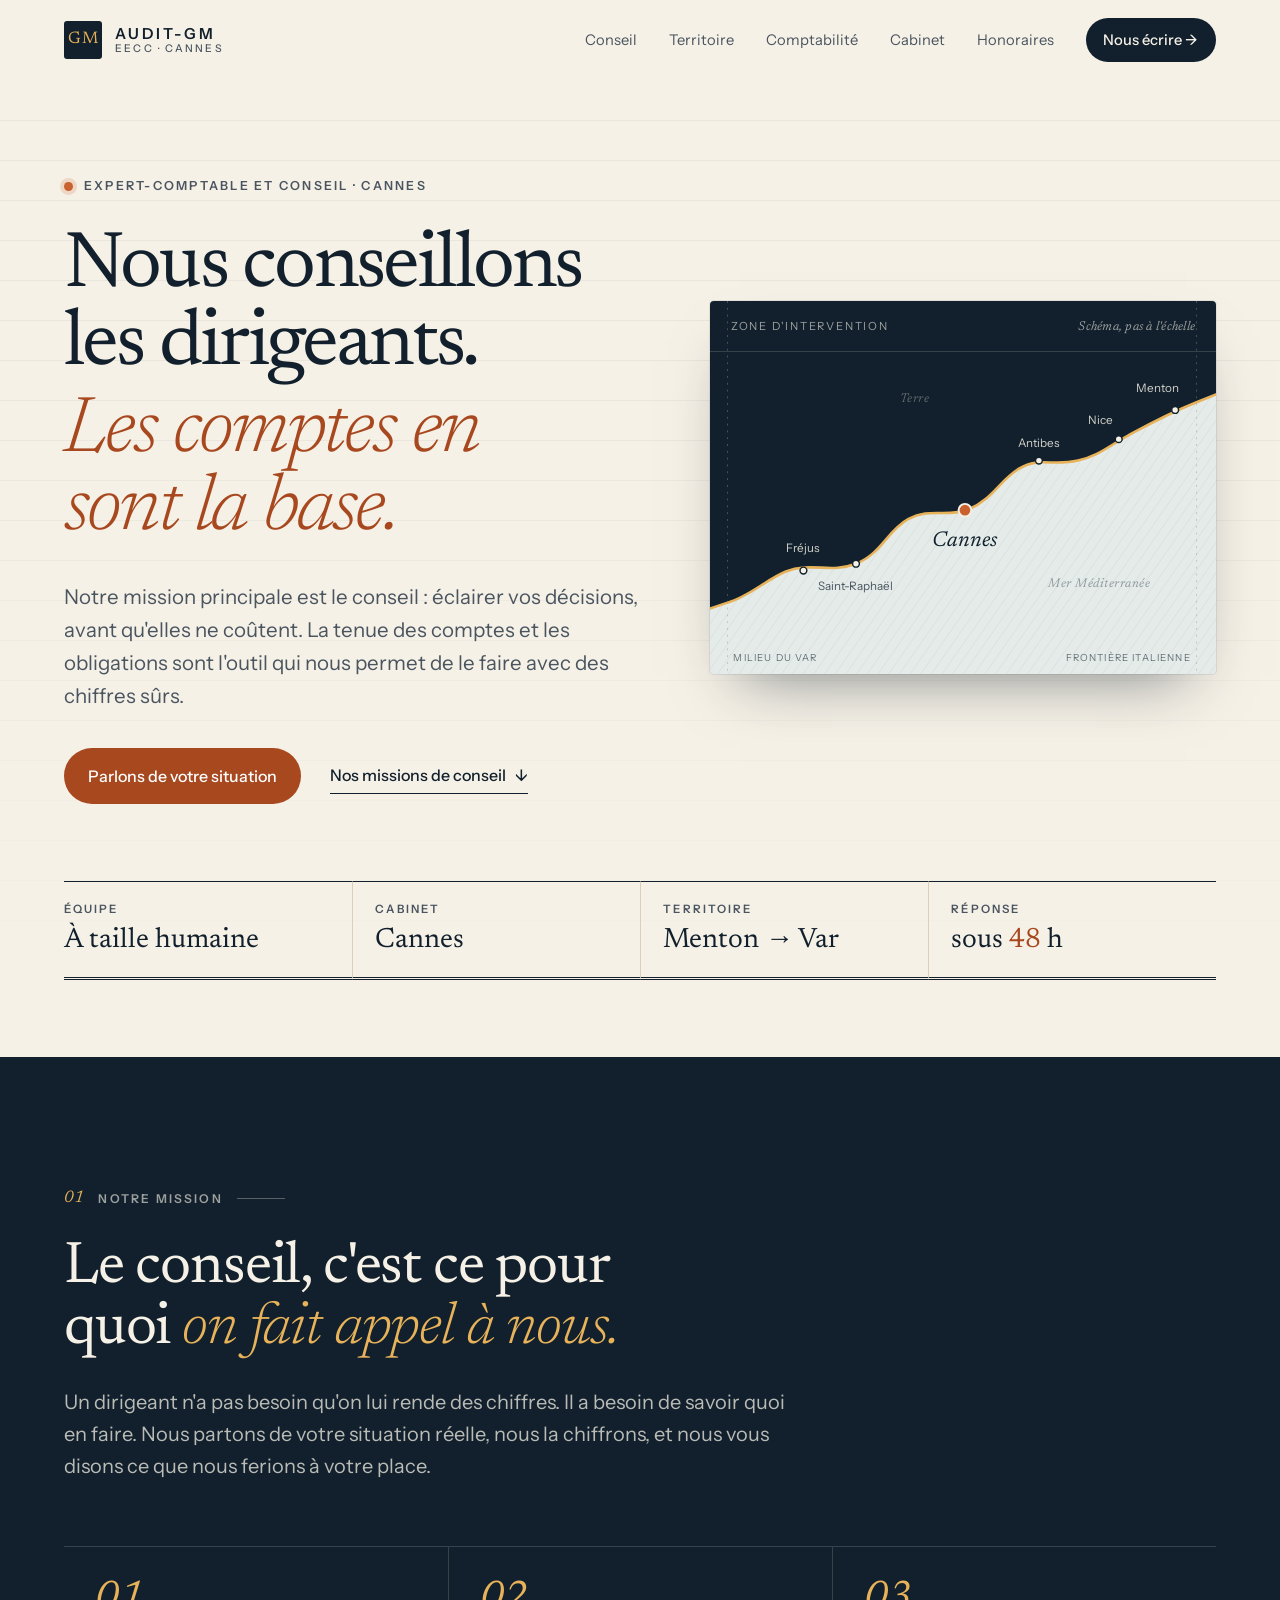
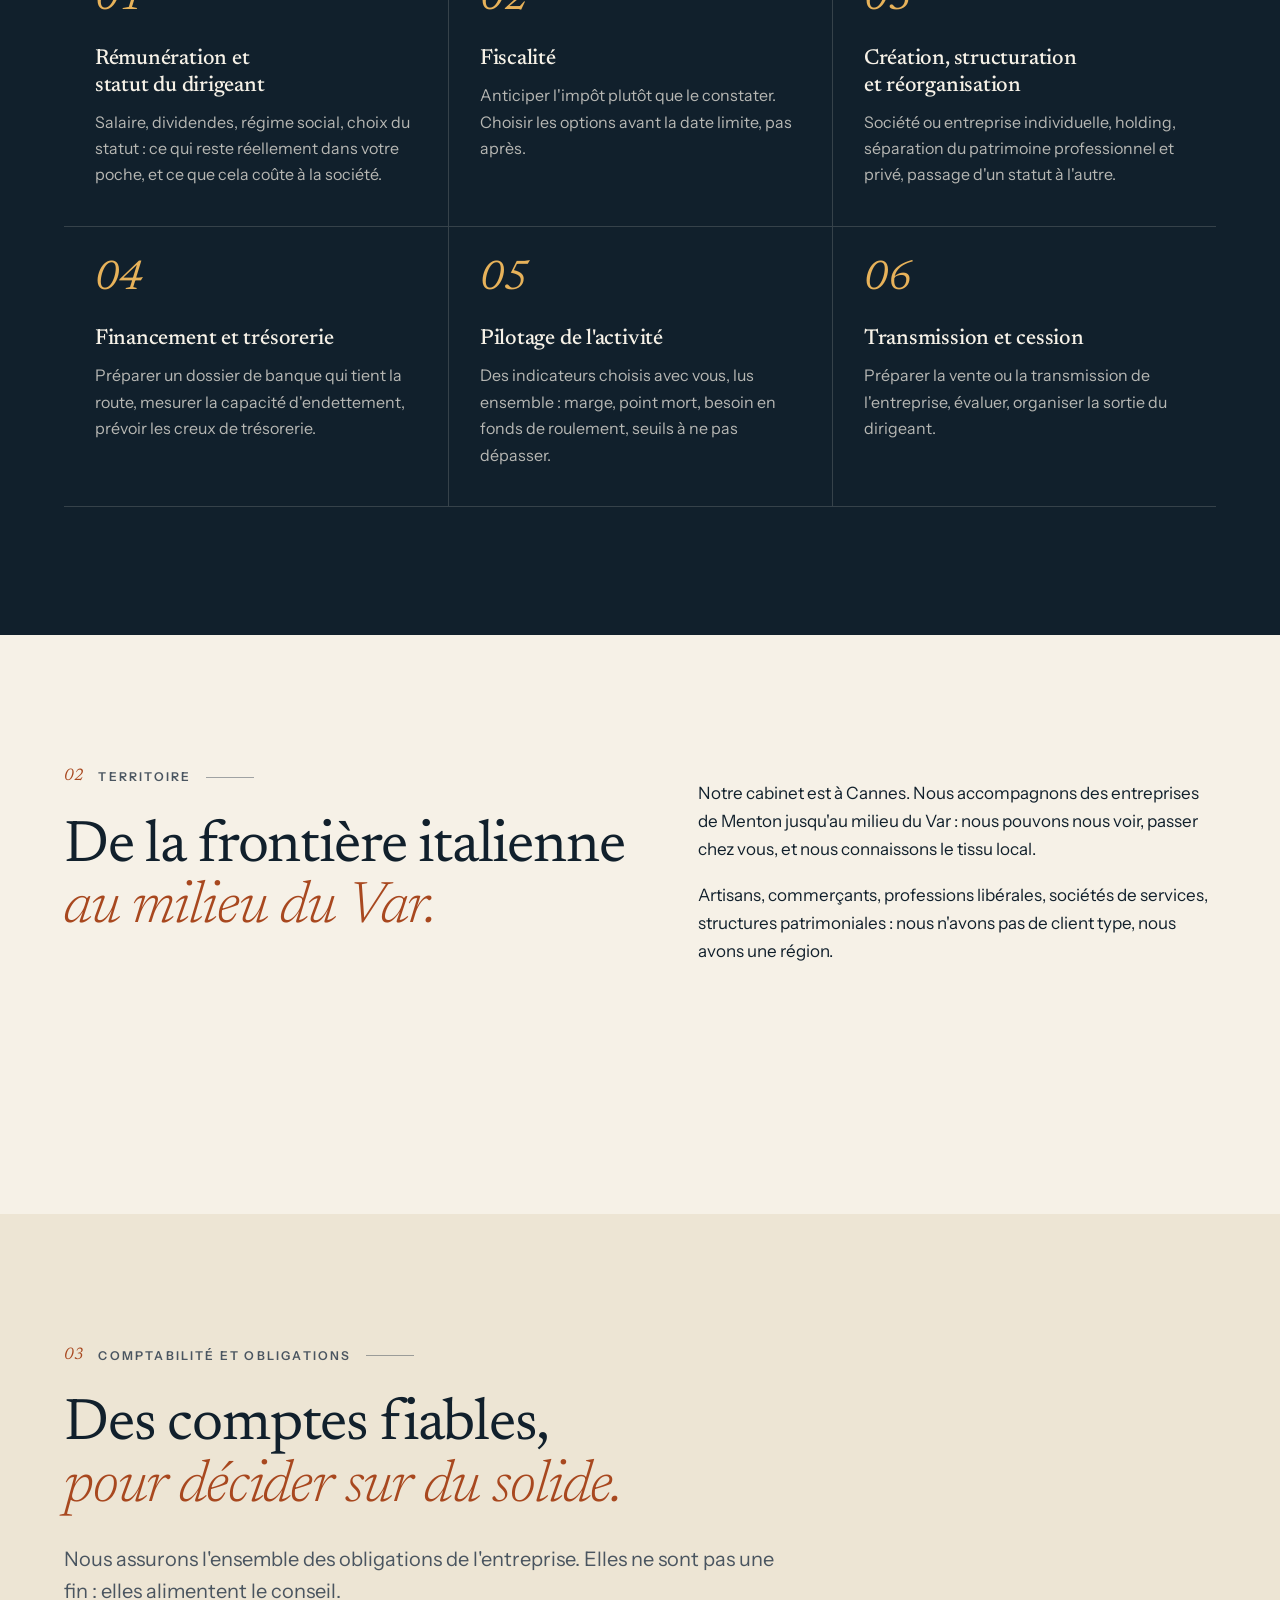
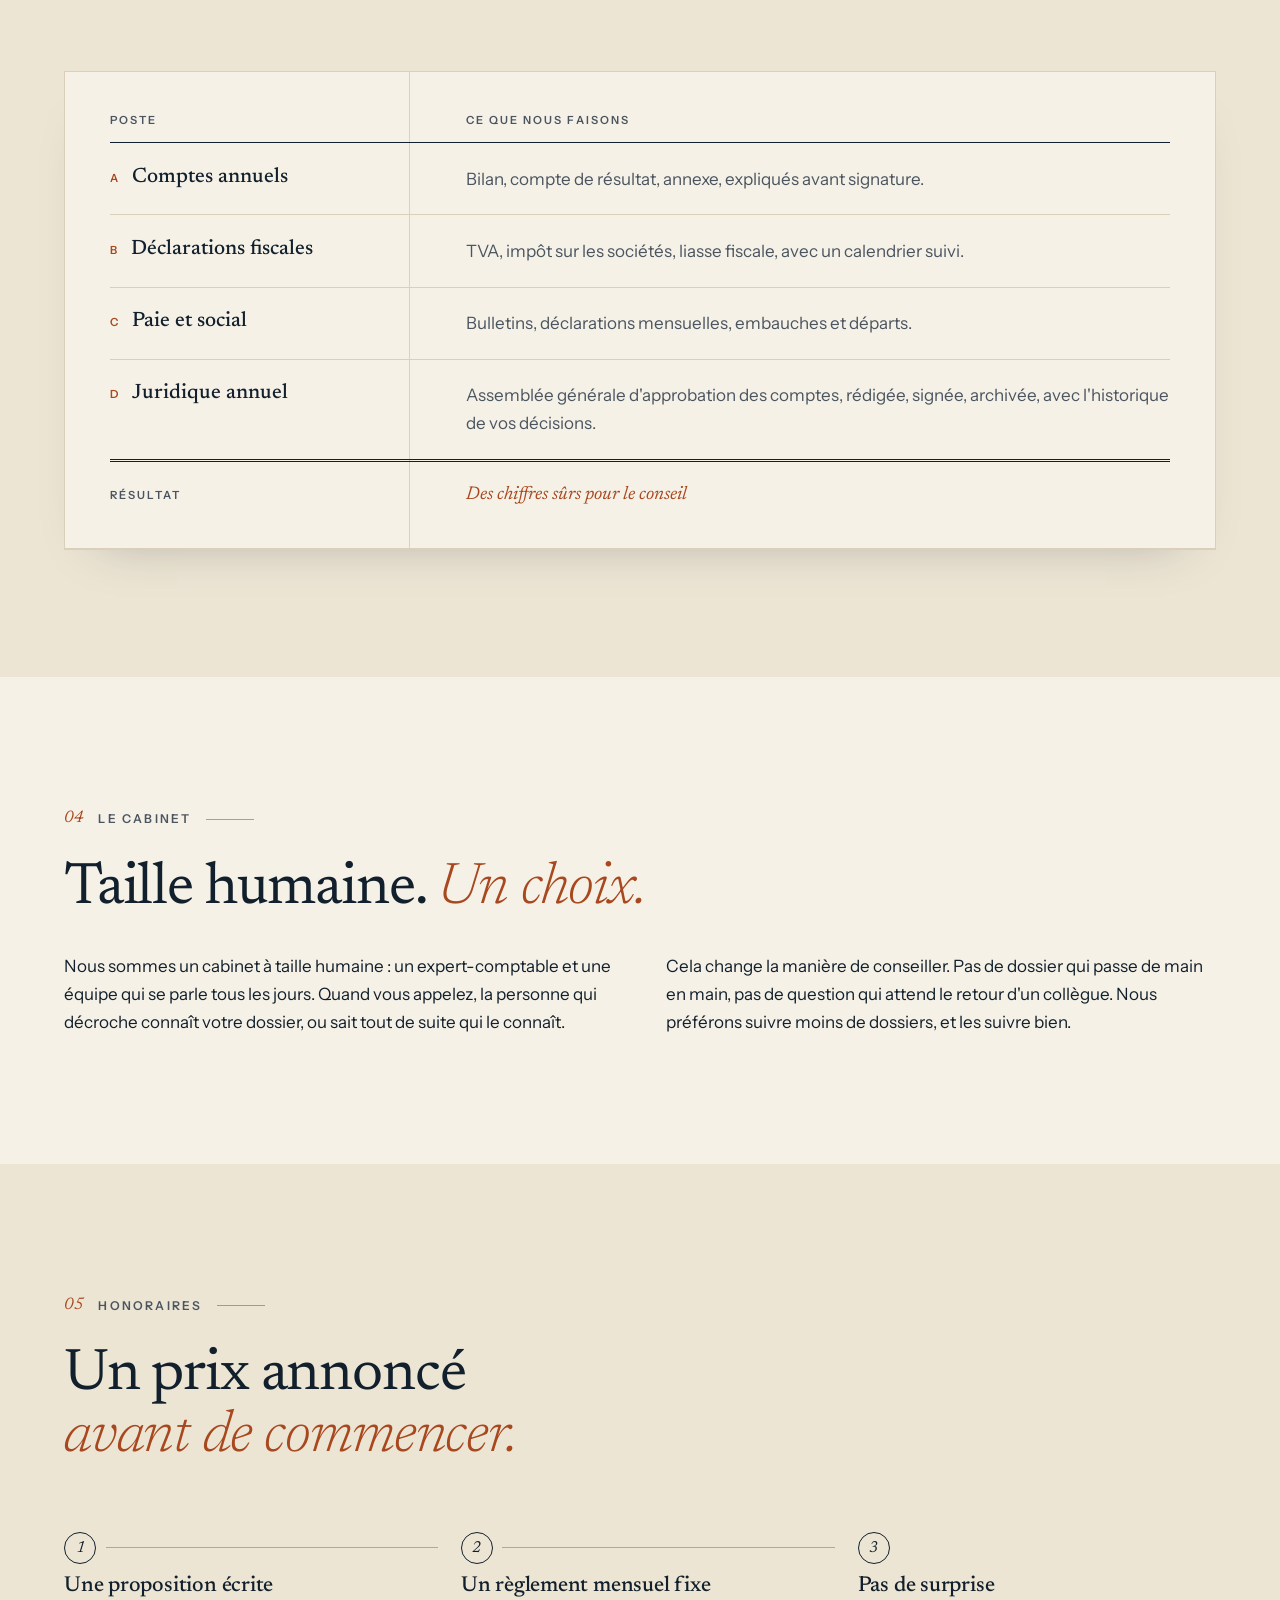
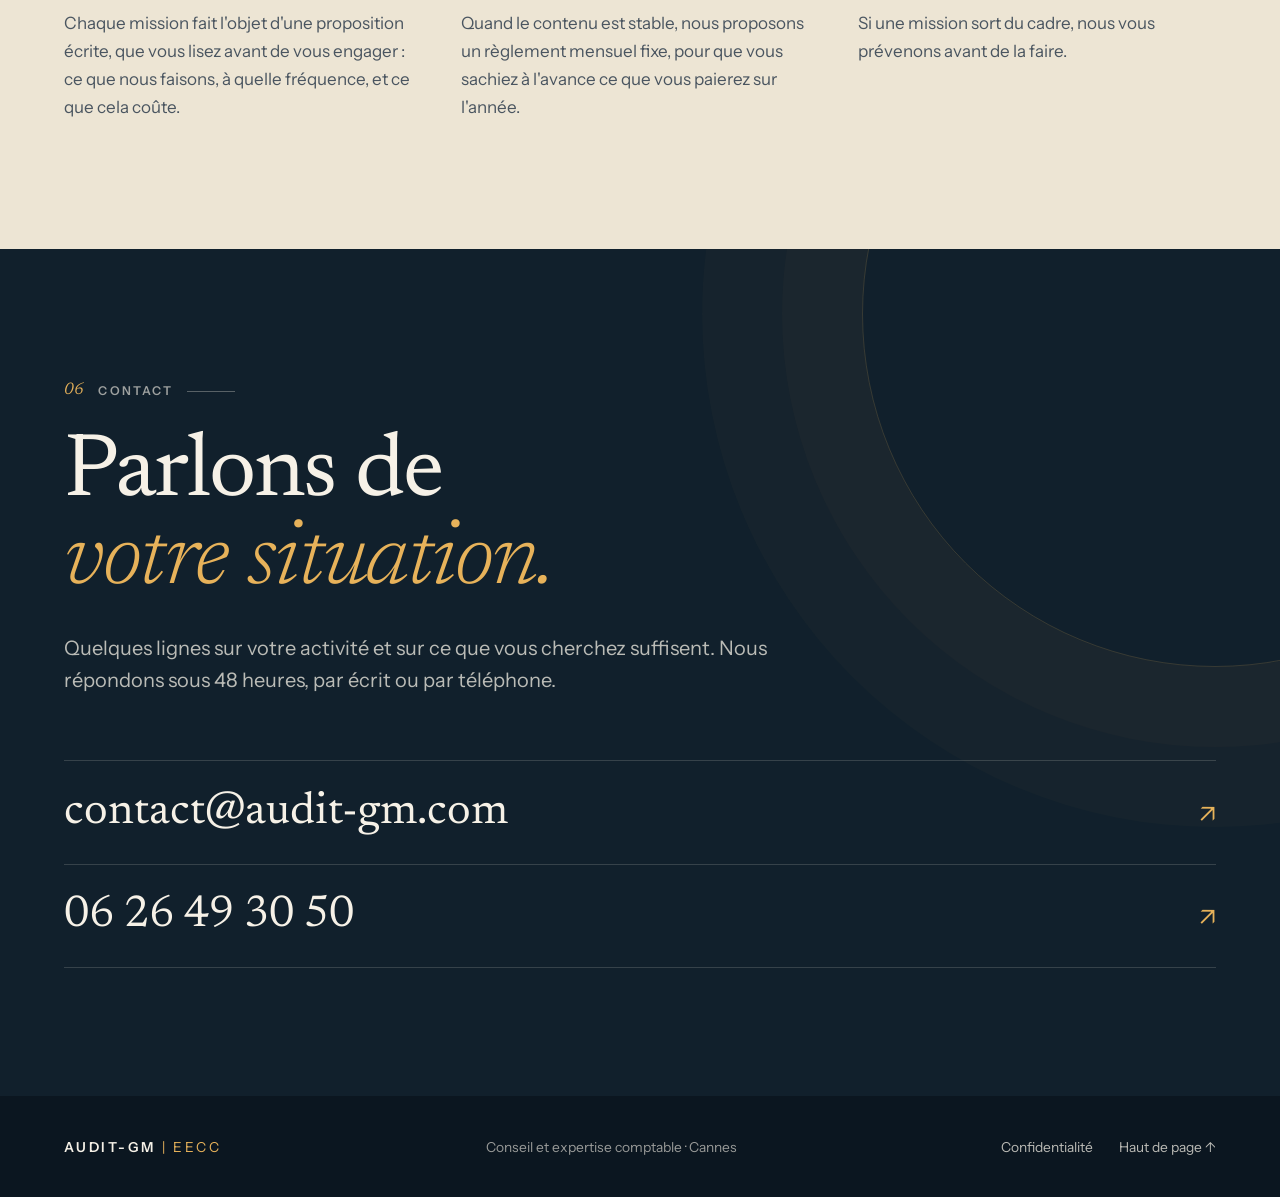
==== commit b5f9f9a5: "Suite de l'audit : référencement, performances, confidentialité - Polices en WOFF2 (sous-ensemble la" ====
--- a/index.html
+++ b/index.html
@@ -6,8 +6,45 @@
 <title>AUDIT-GM | EECC — Conseil et expertise comptable à Cannes</title>
 <meta name="description" content="Cabinet de conseil et d'expertise comptable à Cannes, à taille humaine, au service des dirigeants de la frontière italienne au milieu du Var.">
 <meta name="theme-color" content="#11202c">
-<link rel="icon" href="data:image/svg+xml,%3Csvg xmlns='http://www.w3.org/2000/svg' viewBox='0 0 64 64'%3E%3Crect width='64' height='64' rx='10' fill='%2311202c'/%3E%3Ctext x='32' y='43' font-family='Georgia,serif' font-size='30' fill='%23e7b25a' text-anchor='middle'%3EGM%3C/text%3E%3C/svg%3E">
+<link rel="canonical" href="https://www.audit-gm.com/">
+<meta property="og:type" content="website">
+<meta property="og:locale" content="fr_FR">
+<meta property="og:site_name" content="AUDIT-GM | EECC">
+<meta property="og:url" content="https://www.audit-gm.com/">
+<meta property="og:title" content="AUDIT-GM | EECC — Expert-comptable et conseil à Cannes">
+<meta property="og:description" content="Nous conseillons les dirigeants. Les comptes en sont la base. Cabinet à taille humaine, de la frontière italienne au milieu du Var.">
+<meta property="og:image" content="https://www.audit-gm.com/og.png">
+<meta property="og:image:width" content="1200">
+<meta property="og:image:height" content="630">
+<meta property="og:image:alt" content="AUDIT-GM | EECC, conseil et expertise comptable à Cannes">
+<meta name="twitter:card" content="summary_large_image">
+<link rel="icon" href="favicon.svg" type="image/svg+xml">
+<link rel="apple-touch-icon" href="apple-touch-icon.png">
+<link rel="preload" href="fonts/Newsreader-normal-400.woff2" as="font" type="font/woff2" crossorigin>
+<link rel="preload" href="fonts/Newsreader-italic-300.woff2" as="font" type="font/woff2" crossorigin>
+<link rel="preload" href="fonts/InstrumentSans-normal-400.woff2" as="font" type="font/woff2" crossorigin>
 <link rel="stylesheet" href="style.css">
+<script type="application/ld+json">
+{
+  "@context": "https://schema.org",
+  "@type": "AccountingService",
+  "name": "AUDIT-GM | EECC",
+  "description": "Cabinet de conseil et d'expertise comptable à Cannes, au service des dirigeants de la frontière italienne au milieu du Var.",
+  "url": "https://www.audit-gm.com/",
+  "image": "https://www.audit-gm.com/og.png",
+  "logo": "https://www.audit-gm.com/apple-touch-icon.png",
+  "email": "contact@audit-gm.com",
+  "telephone": "+33626493050",
+  "address": {
+    "@type": "PostalAddress",
+    "addressLocality": "Cannes",
+    "addressRegion": "Provence-Alpes-Côte d'Azur",
+    "addressCountry": "FR"
+  },
+  "areaServed": ["Menton", "Nice", "Antibes", "Cannes", "Saint-Raphaël", "Fréjus", "Var", "Alpes-Maritimes"],
+  "knowsLanguage": "fr"
+}
+</script>
 </head>
 <body>
 
@@ -37,7 +74,7 @@
 <section class="ouverture" id="contenu">
   <div class="cadre ouverture-grille">
     <div class="ouverture-texte">
-      <p class="surtitre"><span class="pastille" aria-hidden="true"></span>Conseil et expertise comptable · Cannes</p>
+      <p class="surtitre"><span class="pastille" aria-hidden="true"></span>Expert-comptable et conseil · Cannes</p>
       <h1 class="apparition">Nous conseillons les&nbsp;dirigeants. <em>Les comptes en sont la base.</em></h1>
       <p class="chapeau apparition">Notre mission principale est le conseil : éclairer vos décisions, avant qu'elles ne coûtent. La tenue des comptes et les obligations sont l'outil qui nous permet de le faire avec des chiffres sûrs.</p>
       <div class="actions apparition">
@@ -191,7 +228,7 @@
       <p class="intro">Quelques lignes sur votre activité et sur ce que vous cherchez suffisent. Nous répondons sous 48 heures, par écrit ou par téléphone.</p>
     </header>
     <div class="contact-liens apparition">
-      <a href="mailto:contact@audit-gm.com?cc=jm.giovanni@audit-gm.com"><span class="contact-valeur">contact@audit-gm.com</span><span class="fleche" aria-hidden="true">↗</span></a>
+      <a href="mailto:contact@audit-gm.com" data-copie="jm.giovanni|audit-gm.com"><span class="contact-valeur">contact@audit-gm.com</span><span class="fleche" aria-hidden="true">↗</span></a>
       <a href="tel:+33626493050"><span class="contact-valeur">06 26 49 30 50</span><span class="fleche" aria-hidden="true">↗</span></a>
     </div>
   </div>
@@ -203,7 +240,7 @@
   <div class="cadre pied-grille">
     <p class="pied-marque">AUDIT-GM <span>| EECC</span></p>
     <p>Conseil et expertise comptable · Cannes</p>
-    <a href="#haut">Haut de page ↑</a>
+    <p class="pied-liens"><a href="confidentialite.html">Confidentialité</a><a href="#haut">Haut de page ↑</a></p>
   </div>
 </footer>
 
@@ -211,6 +248,12 @@
 (function(){
   var doc=document.documentElement;
   doc.classList.add('js');
+
+  // copie de l'e-mail (assemblée ici pour ne pas exposer l'adresse aux robots)
+  document.querySelectorAll('a[data-copie]').forEach(function(a){
+    var p=a.getAttribute('data-copie').split('|');
+    a.href+='?cc='+p[0]+'@'+p[1];
+  });
 
   // menu mobile
   var bouton=document.querySelector('.menu-bouton');
--- a/style.css
+++ b/style.css
@@ -1,4 +1,11 @@
-@import url('fonts-local.css');
+/* polices locales (WOFF2, sous-ensemble latin) */
+@font-face{font-family:'Instrument Sans';font-style:normal;font-weight:400;font-display:swap;src:url('fonts/InstrumentSans-normal-400.woff2') format('woff2')}
+@font-face{font-family:'Instrument Sans';font-style:normal;font-weight:500;font-display:swap;src:url('fonts/InstrumentSans-normal-500.woff2') format('woff2')}
+@font-face{font-family:'Instrument Sans';font-style:normal;font-weight:600;font-display:swap;src:url('fonts/InstrumentSans-normal-600.woff2') format('woff2')}
+@font-face{font-family:'Newsreader';font-style:normal;font-weight:400;font-display:swap;src:url('fonts/Newsreader-normal-400.woff2') format('woff2')}
+@font-face{font-family:'Newsreader';font-style:normal;font-weight:500;font-display:swap;src:url('fonts/Newsreader-normal-500.woff2') format('woff2')}
+@font-face{font-family:'Newsreader';font-style:italic;font-weight:300;font-display:swap;src:url('fonts/Newsreader-italic-300.woff2') format('woff2')}
+@font-face{font-family:'Newsreader';font-style:italic;font-weight:400;font-display:swap;src:url('fonts/Newsreader-italic-400.woff2') format('woff2')}
 
 /* ------------------------------------------------------------------
    AUDIT-GM | EECC
@@ -191,8 +198,17 @@
 .pied p{margin:0;max-width:none}
 .pied-marque{color:var(--papier);font-weight:600;letter-spacing:.2em}
 .pied-marque span{color:var(--or);font-weight:400}
-.pied a{text-decoration:none;color:rgba(246,241,231,.75)}
+.pied a{text-decoration:none;color:rgba(246,241,231,.75);display:inline-block;padding:.45rem 0}
+.pied-liens{display:flex;flex-wrap:wrap;gap:0 1.6rem}
 .pied a:hover{color:var(--or)}
+
+/* pages simples (confidentialité, 404) */
+.page-simple{min-height:100vh;display:flex;flex-direction:column}
+.page-simple main{flex:1}
+.texte-long{max-width:48rem}
+.texte-long h1{font-size:clamp(2.4rem,5vw,3.8rem);line-height:1.02;margin-bottom:1.6rem}
+.texte-long h2{font-size:1.5rem;line-height:1.25;margin:2.6rem 0 .8rem;letter-spacing:-.01em}
+.texte-long a:not(.bouton){color:var(--ocre)}
 
 /* ------------------------------------------------------------------ animations */
 .js .apparition{opacity:0;transform:translateY(22px);transition:opacity .9s var(--ease),transform .9s var(--ease)}
